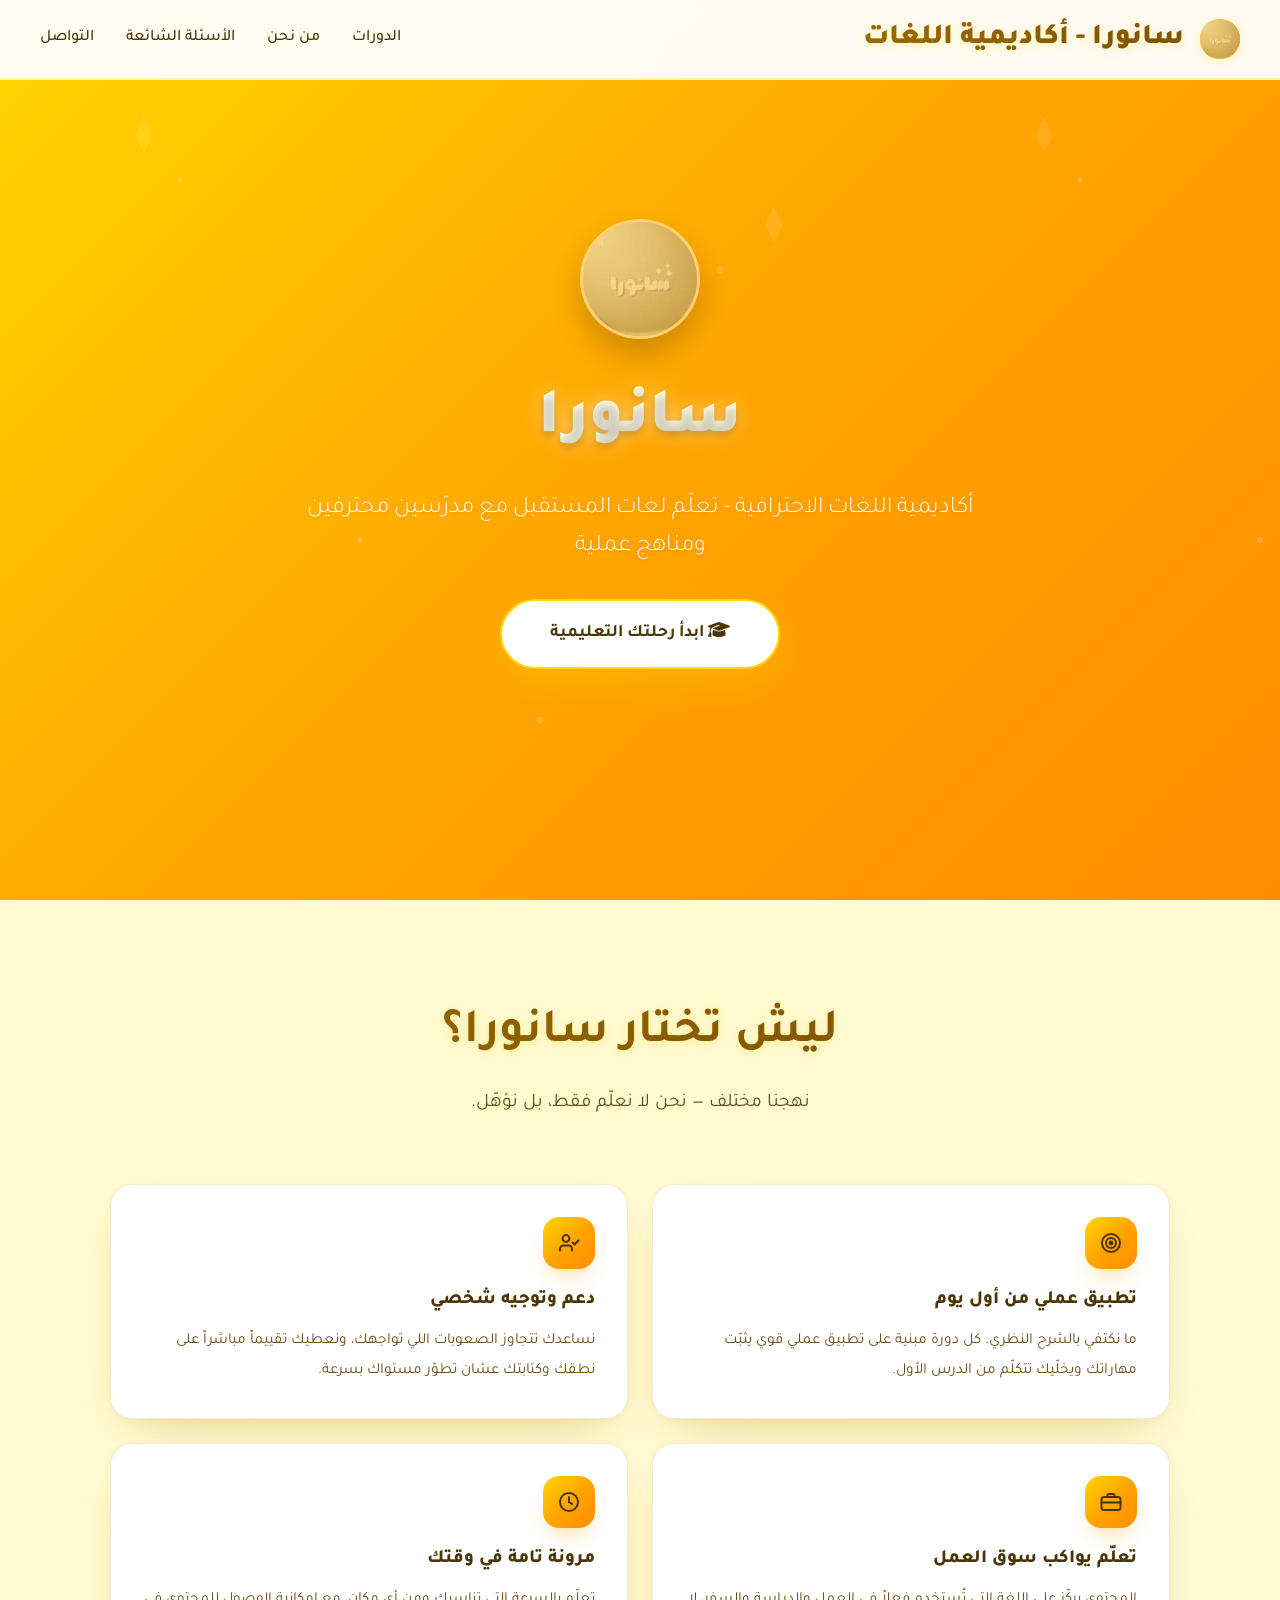
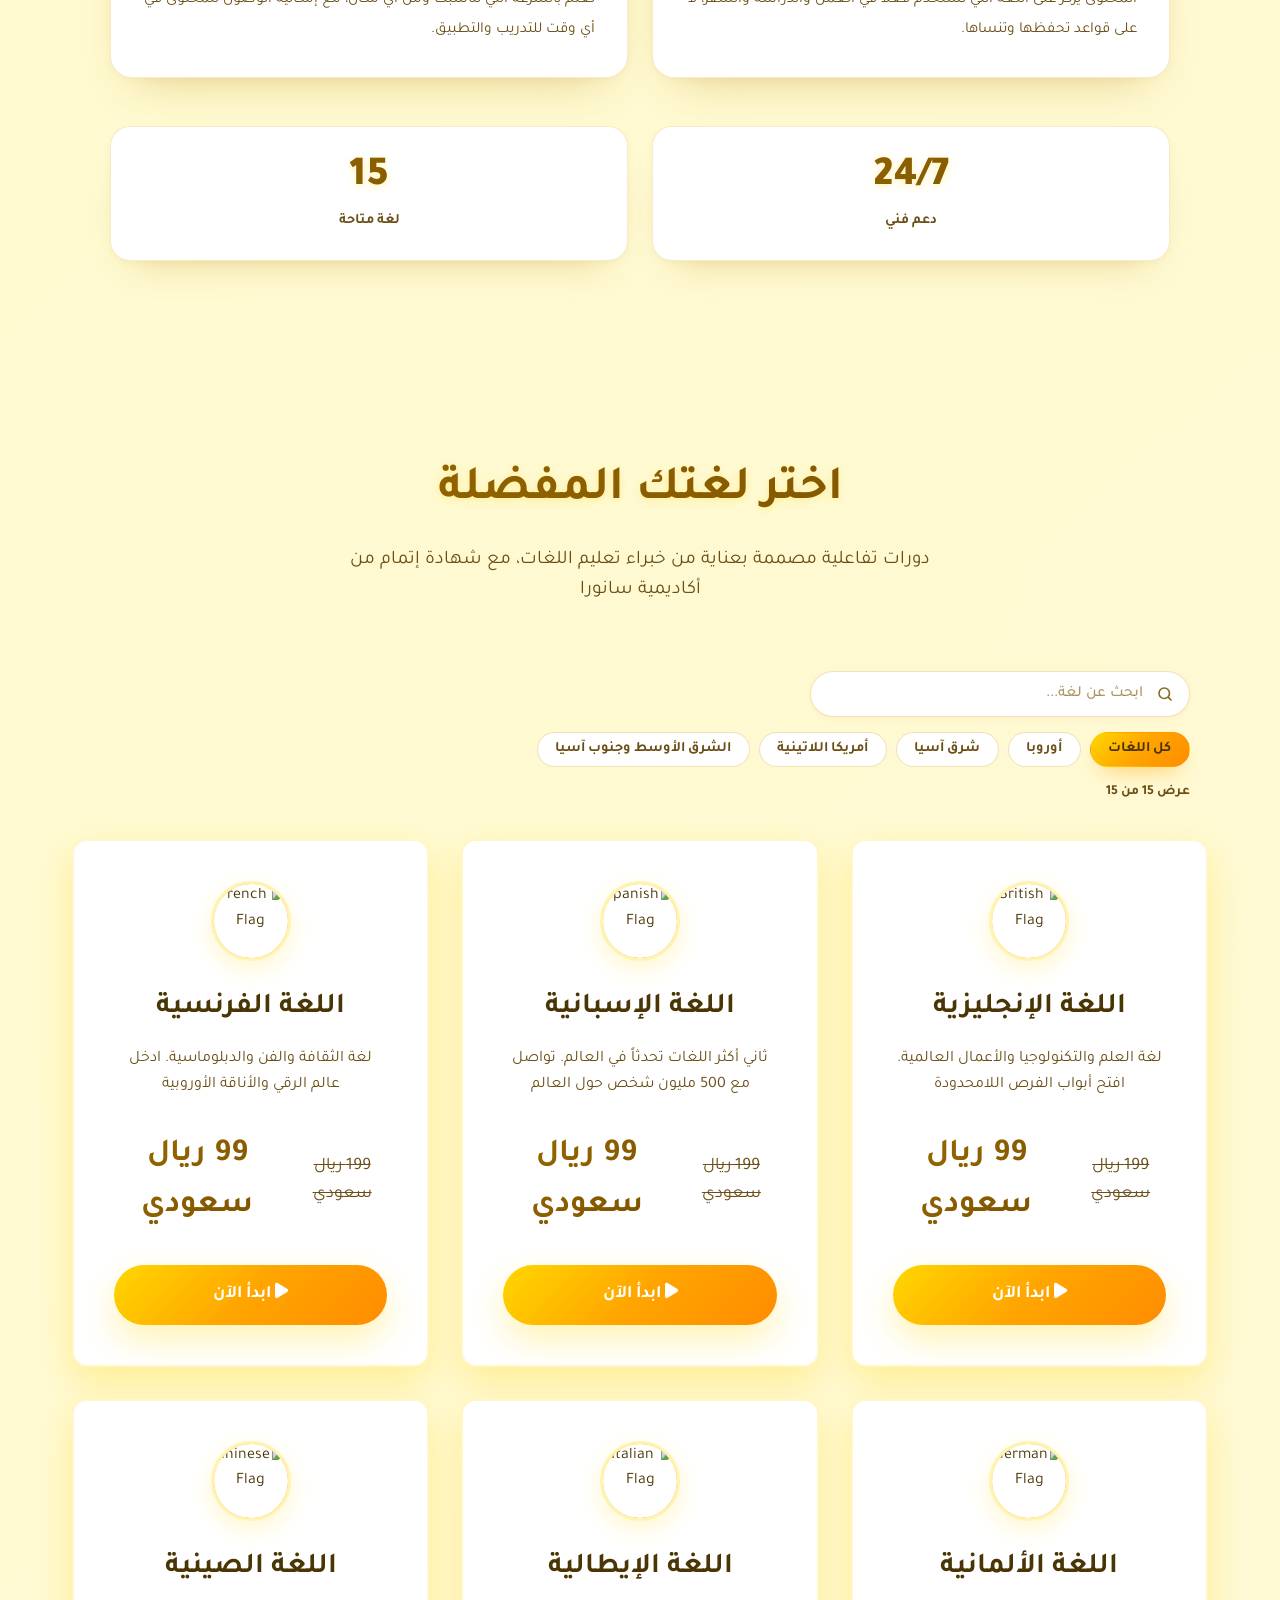
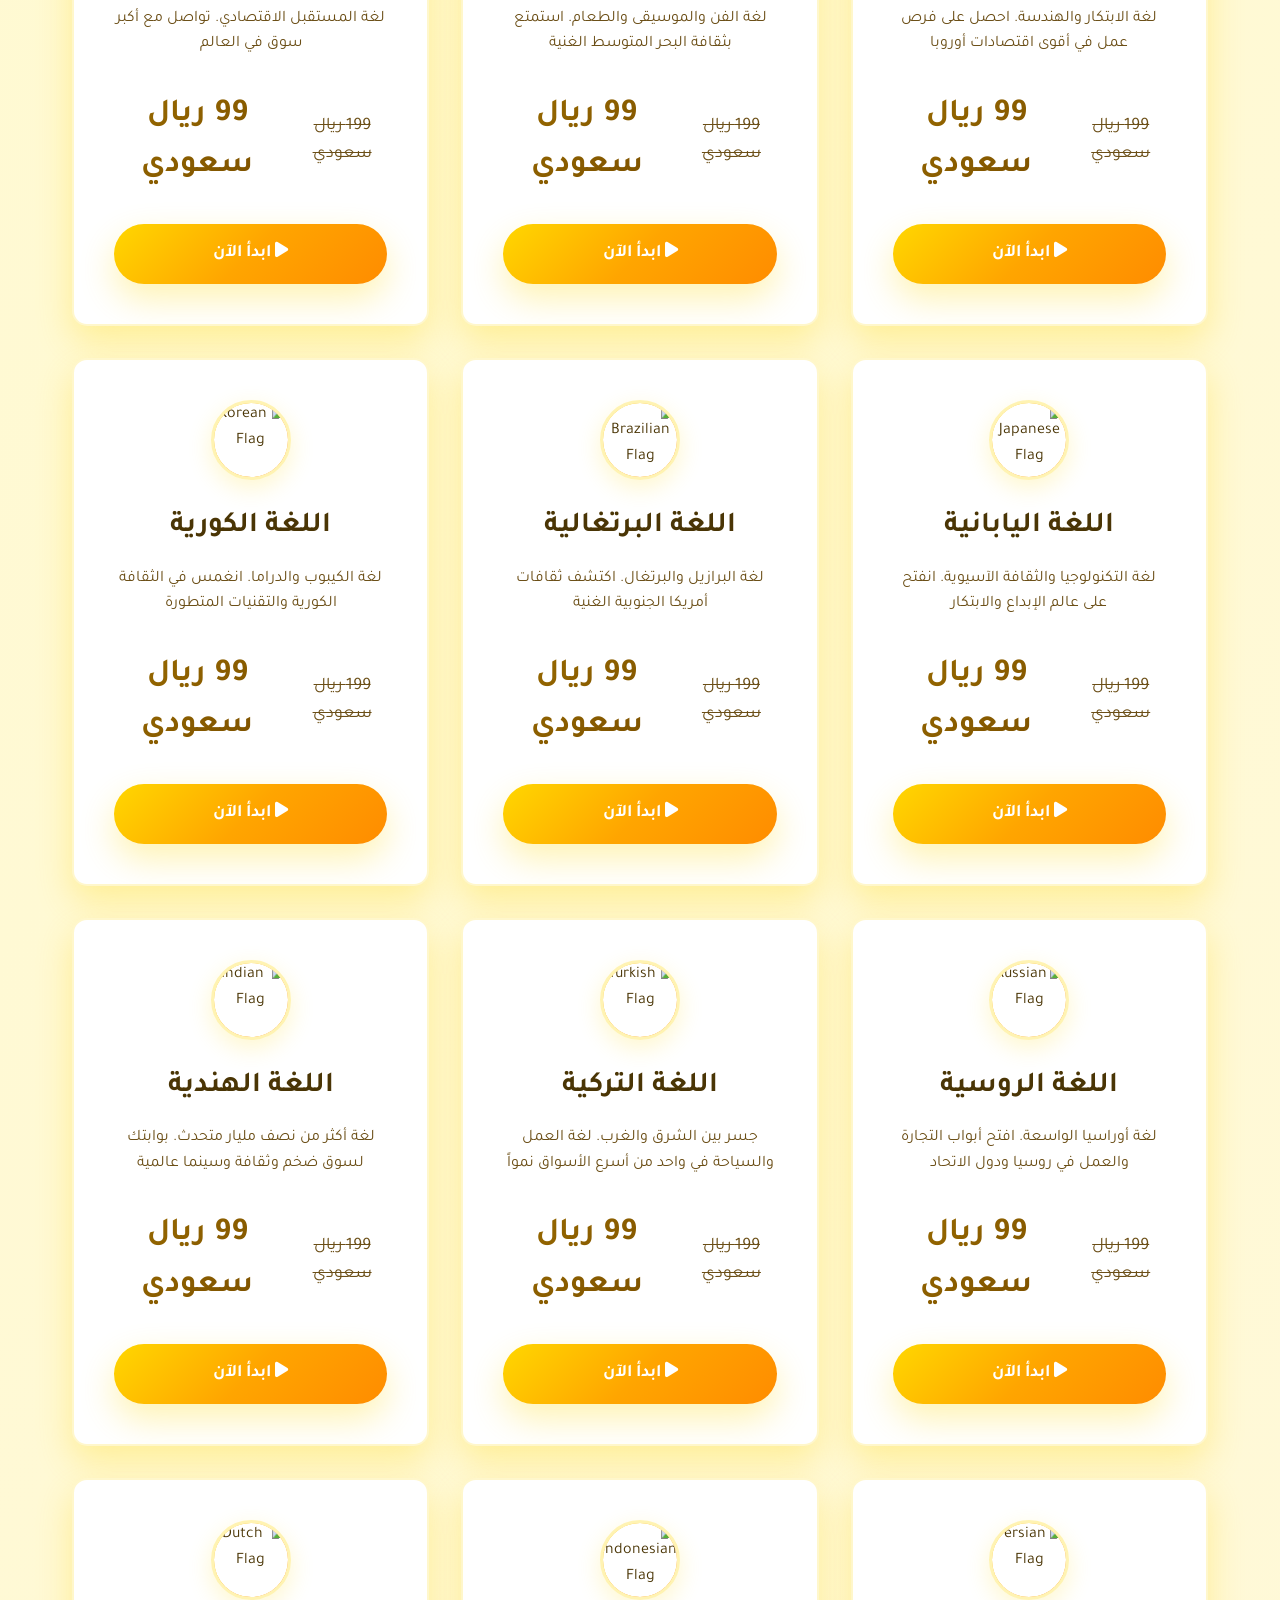
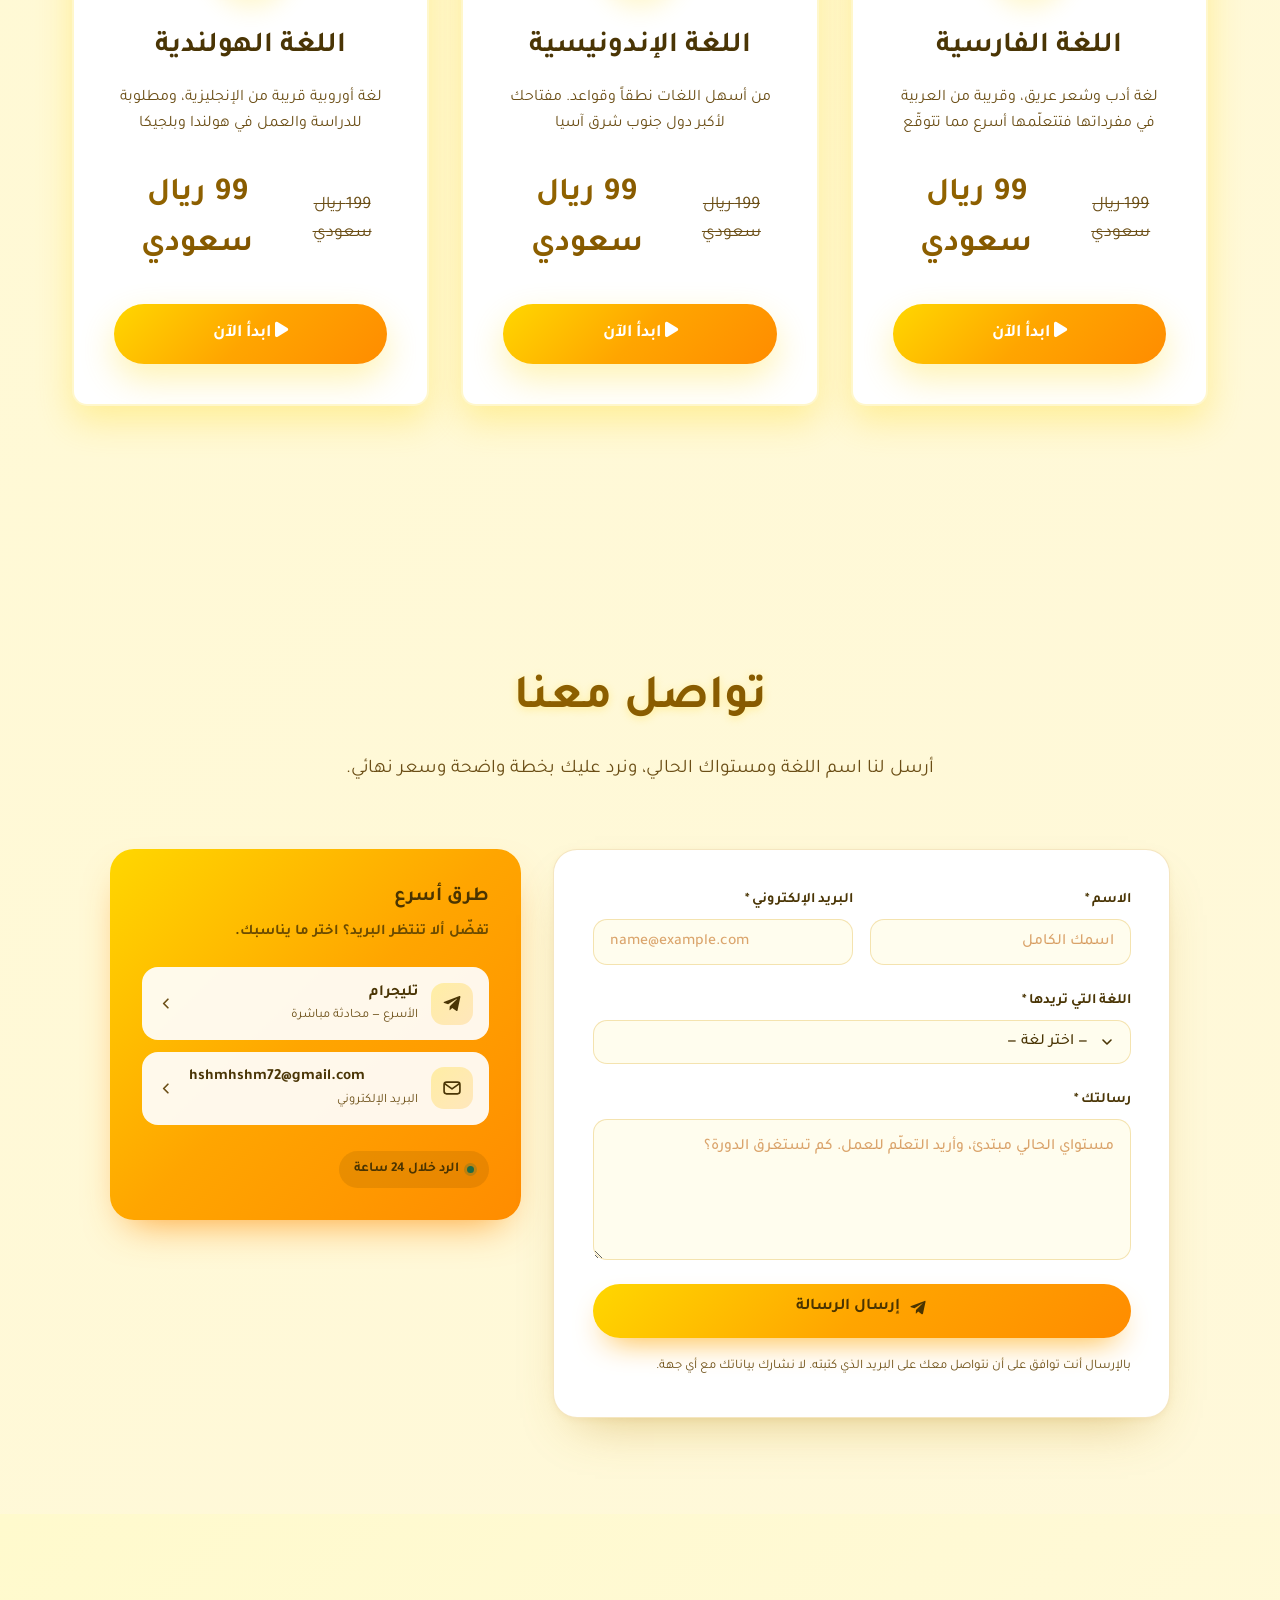
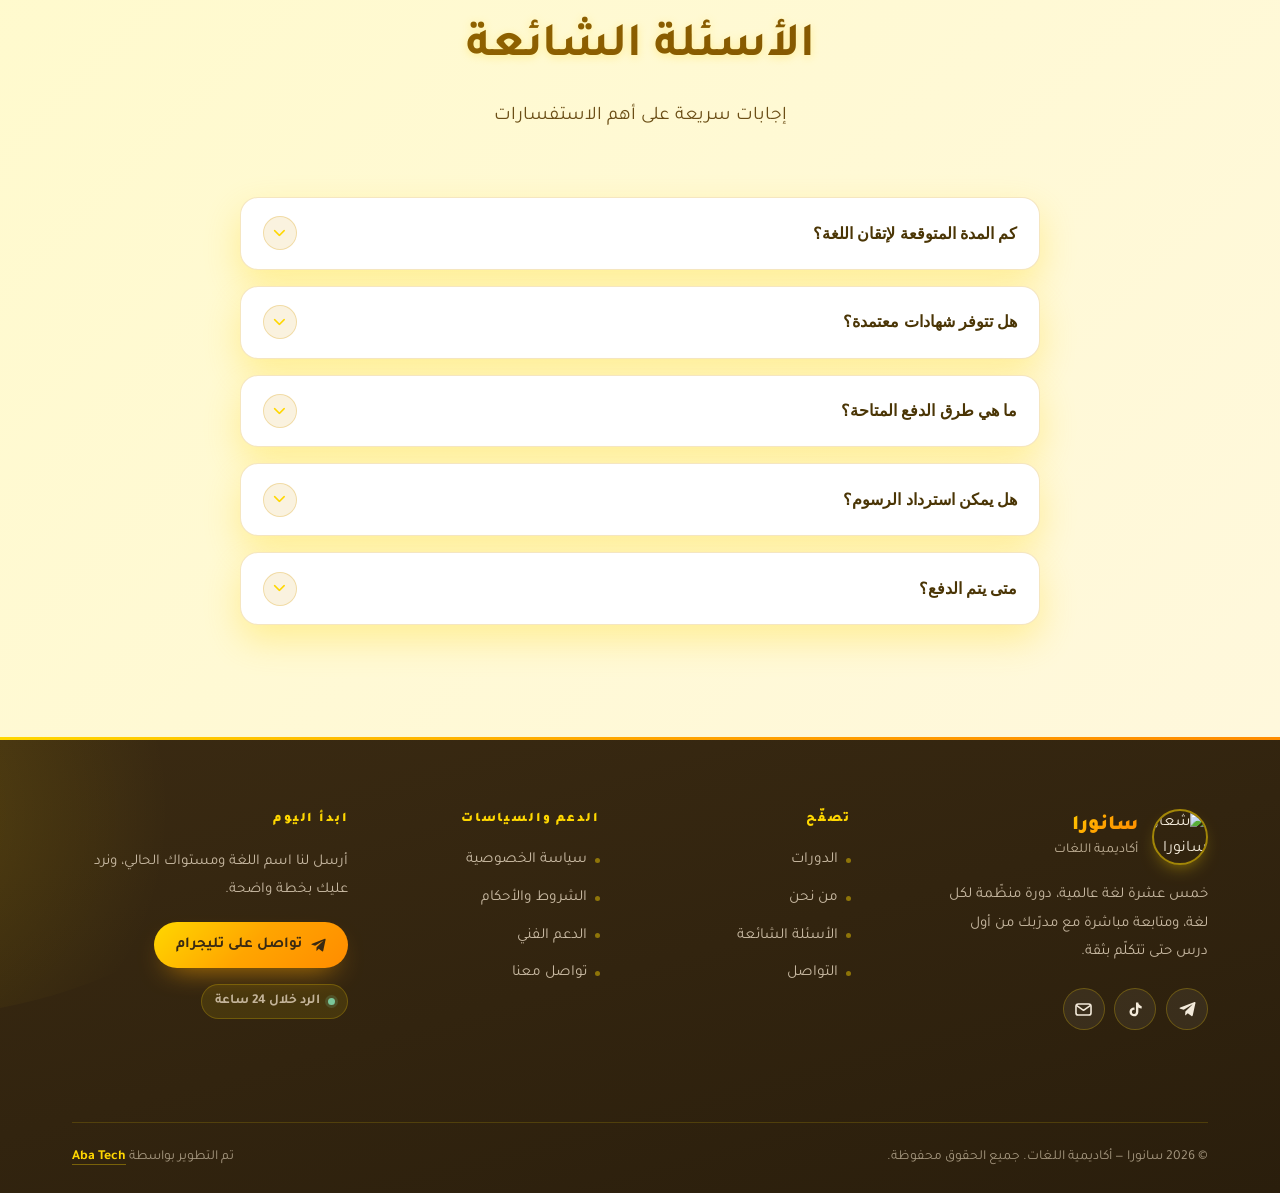
==== index.html @ 790d84e8 "Update course prices to 139 SAR with 299 SAR original price" ====
<!DOCTYPE html>
<html lang="ar" dir="rtl">
<head>
<meta charset="UTF-8">
<meta name="viewport" content="width=device-width, initial-scale=1.0">
    <meta name="description" content="سانورا - أكاديمية اللغات الاحترافية: دورات مباشرة في الإنجليزية والإسبانية والفرنسية والألمانية والإيطالية والصينية واليابانية والبرتغالية والكورية والروسية والتركية والهندية والفارسية والإندونيسية والهولندية، مع تسجيل مباشر عبر تيليجرام.">
    <meta name="theme-color" content="#0f172a">
    <link rel="canonical" href="https://ada888777.github.io/Sanoora/">

  <!-- أيقونة الموقع: التبويب · المفضلة · نتائج جوجل · شاشة الجوال -->
  <link rel="icon" href="/favicon.ico" sizes="any">
  <link rel="icon" type="image/png" sizes="16x16" href="/favicon-16x16.png">
  <link rel="icon" type="image/png" sizes="32x32" href="/favicon-32x32.png">
  <link rel="icon" type="image/png" sizes="48x48" href="/favicon-48x48.png">
  <link rel="icon" type="image/png" sizes="96x96" href="/favicon-96x96.png">
  <link rel="icon" type="image/png" sizes="192x192" href="/favicon-192x192.png">
  <link rel="apple-touch-icon" sizes="180x180" href="/apple-touch-icon.png">
  <link rel="manifest" href="/site.webmanifest">
    <meta property="og:type" content="website">
    <meta property="og:site_name" content="سانورا">
    <meta property="og:locale" content="ar_AR">
    <meta property="og:title" content="سانورا - أكاديمية اللغات الاحترافية">
    <meta property="og:description" content="تعلّم خمس عشرة لغة مع مدرّسين محترفين. اختر لغتك وسجّل مباشرة عبر تيليجرام.">
    <meta property="og:url" content="https://ada888777.github.io/Sanoora/">
    <meta property="og:image" content="https://ada888777.github.io/Sanoora/attached_assets/photo_2025-12-24_00-07-34_1766524500767.jpg">
    <meta name="twitter:card" content="summary_large_image">
    <meta name="twitter:title" content="سانورا - أكاديمية اللغات الاحترافية">
    <meta name="twitter:description" content="تعلّم خمس عشرة لغة مع مدرّسين محترفين. اختر لغتك وسجّل مباشرة عبر تيليجرام.">
    <meta name="twitter:image" content="https://ada888777.github.io/Sanoora/attached_assets/photo_2025-12-24_00-07-34_1766524500767.jpg">
<title>سانورا - أكاديمية اللغات الاحترافية</title>
<link rel="preconnect" href="https://fonts.googleapis.com">
<link rel="preconnect" href="https://fonts.gstatic.com" crossorigin>
<link href="https://fonts.googleapis.com/css2?family=Tajawal:wght@300;400;500;700;900&display=swap" rel="stylesheet">
<link href="https://cdnjs.cloudflare.com/ajax/libs/font-awesome/6.4.0/css/all.min.css" rel="stylesheet">
<style>
  html { background: #2A1E0C; }

  :root {
    --primary-gradient: linear-gradient(135deg, #FFD700 0%, #FFA500 50%, #FF8C00 100%);
    --secondary-gradient: linear-gradient(135deg, #FFE55C 0%, #FFD700 50%, #DAA520 100%);
    --tertiary-gradient: linear-gradient(135deg, #FFFF99 0%, #FFE135 50%, #FFC107 100%);
    --dark-gradient: linear-gradient(135deg, #B8860B 0%, #DAA520 100%);
    --light-bg: linear-gradient(135deg, #FFFACD 0%, #FFF8DC 100%);
    --white: #ffffff;
    --text-dark: #4A3505;
    --text-light: #6B4E16;
    --success: #7A4F00;
    --shadow: 0 15px 35px rgba(255, 215, 0, 0.3);
    --hover-shadow: 0 20px 40px rgba(255, 215, 0, 0.4);
    --border-radius: 15px;
  }

  * {
    margin: 0;
    padding: 0;
    box-sizing: border-box;
  }

  body {
    font-family: 'Tajawal', sans-serif;
    line-height: 1.6;
    color: var(--text-dark);
    background: var(--light-bg);
    overflow-x: hidden;
  }

  /* Header Styles */
  .hero-section {
    background: var(--primary-gradient);
    min-height: 100vh;
    position: relative;
    display: flex;
    align-items: center;
    justify-content: center;
    color: white;
    text-align: center;
    overflow: hidden;
  }

  .hero-section::before {
    content: '';
    position: absolute;
    top: 0;
    left: 0;
    right: 0;
    bottom: 0;
    background: url('data:image/svg+xml,<svg xmlns="http://www.w3.org/2000/svg" viewBox="0 0 1000 1000"><circle cx="200" cy="200" r="3" fill="white" opacity="0.2"/><circle cx="800" cy="300" r="4" fill="white" opacity="0.15"/><circle cx="400" cy="600" r="3" fill="white" opacity="0.2"/><circle cx="600" cy="800" r="4" fill="white" opacity="0.15"/><polygon points="150,150 160,130 170,150 160,170" fill="white" opacity="0.1"/><polygon points="850,250 860,230 870,250 860,270" fill="white" opacity="0.1"/></svg>');
    animation: float 20s ease-in-out infinite;
  }

  @keyframes float {
    0%, 100% { transform: translateY(0px) rotate(0deg); }
    50% { transform: translateY(-20px) rotate(180deg); }
  }

  .hero-content {
    position: relative;
    z-index: 2;
    max-width: 800px;
    padding: 2rem;
  }

  .hero-logo {
    width: 120px;
    height: 120px;
    margin: 0 auto 2rem;
    border-radius: 50%;
    background: rgba(255, 255, 255, 0.2);
    backdrop-filter: blur(10px);
    display: flex;
    align-items: center;
    justify-content: center;
    font-size: 3rem;
    font-weight: 900;
    color: white;
    border: 3px solid rgba(255, 255, 255, 0.3);
    box-shadow: 0 15px 30px rgba(0, 0, 0, 0.2);
  }

  .hero-title {
    font-size: 4rem;
    font-weight: 900;
    margin-bottom: 1rem;
    background: linear-gradient(45deg, #fff, #FFFACD);
    -webkit-background-clip: text;
    -webkit-text-fill-color: transparent;
    text-shadow: 0 4px 8px rgba(0,0,0,0.2);
    filter: drop-shadow(0 0 10px rgba(255, 255, 255, 0.5));
  }

  .hero-subtitle {
    font-size: 1.5rem;
    margin-bottom: 2rem;
    font-weight: 300;
    opacity: 0.95;
    text-shadow: 0 2px 4px rgba(0,0,0,0.1);
  }

  .cta-button {
    display: inline-block;
    padding: 1.2rem 3rem;
    background: var(--white);
    color: var(--text-dark);
    text-decoration: none;
    border-radius: 50px;
    font-weight: 700;
    font-size: 1.1rem;
    transition: all 0.3s ease;
    box-shadow: var(--shadow);
    position: relative;
    overflow: hidden;
    border: 2px solid #FFD700;
  }

  .cta-button::before {
    content: '';
    position: absolute;
    top: 0;
    left: -100%;
    width: 100%;
    height: 100%;
    background: var(--secondary-gradient);
    transition: all 0.3s ease;
    z-index: -1;
  }

  .cta-button:hover::before {
    left: 0;
  }

  .cta-button:hover {
    color: white;
    transform: translateY(-3px);
    box-shadow: var(--hover-shadow);
    border-color: #FFA500;
  }

  /* Navigation */
  .navbar {
    position: fixed;
    top: 0;
    left: 0;
    right: 0;
    background: rgba(255, 248, 220, 0.95);
    backdrop-filter: blur(15px);
    padding: 1rem 2rem;
    z-index: 1000;
    transition: all 0.3s ease;
    border-bottom: 2px solid rgba(255, 215, 0, 0.3);
    box-shadow: 0 2px 20px rgba(255, 215, 0, 0.1);
  }

  .nav-content {
    max-width: 1200px;
    margin: 0 auto;
    display: flex;
    justify-content: space-between;
    align-items: center;
  }

  .logo {
    font-size: 1.8rem;
    font-weight: 900;
    background: var(--primary-gradient);
    -webkit-background-clip: text;
    -webkit-text-fill-color: transparent;
    filter: drop-shadow(0 2px 4px rgba(255, 215, 0, 0.3));
    display: flex;
    align-items: center;
    gap: 1rem;
  }

  .logo-icon {
    width: 40px;
    height: 40px;
    border-radius: 50%;
    background: var(--primary-gradient);
    display: flex;
    align-items: center;
    justify-content: center;
    color: white;
    font-weight: bold;
  }

  .nav-links {
    display: flex;
    list-style: none;
    gap: 2rem;
  }

  .nav-links a {
    text-decoration: none;
    color: var(--text-dark);
    font-weight: 500;
    transition: color 0.3s ease;
    position: relative;
  }

  .nav-links a::after {
    content: '';
    position: absolute;
    width: 0;
    height: 2px;
    bottom: -5px;
    left: 0;
    background: var(--primary-gradient);
    transition: width 0.3s ease;
  }

  .nav-links a:hover::after {
    width: 100%;
  }

  /* Main Content */
  .container {
    max-width: 1200px;
    margin: 0 auto;
    padding: 0 2rem;
  }

  .section {
    padding: 6rem 0;
  }

  .section-title {
    text-align: center;
    font-size: 3rem;
    font-weight: 700;
    margin-bottom: 1rem;
    background: var(--primary-gradient);
    -webkit-background-clip: text;
    -webkit-text-fill-color: transparent;
    filter: drop-shadow(0 2px 4px rgba(255, 215, 0, 0.3));
  }

  .section-subtitle {
    text-align: center;
    font-size: 1.2rem;
    color: var(--text-light);
    margin-bottom: 4rem;
    max-width: 600px;
    margin-left: auto;
    margin-right: auto;
  }

  

  /* Language Cards */
  .courses-grid {
    display: grid;
    grid-template-columns: repeat(auto-fit, minmax(350px, 1fr));
    gap: 2rem;
    margin-bottom: 4rem;
  }

  .language-card {
    background: var(--white);
    border-radius: var(--border-radius);
    padding: 2.5rem;
    text-align: center;
    transition: all 0.3s ease;
    box-shadow: var(--shadow);
    position: relative;
    overflow: hidden;
    border: 2px solid rgba(255, 215, 0, 0.2);
  }

  .language-card::before {
    content: '';
    position: absolute;
    top: 0;
    left: -100%;
    width: 100%;
    height: 4px;
    background: var(--primary-gradient);
    transition: all 0.3s ease;
  }

  .language-card:hover::before {
    left: 0;
  }

  .language-card:hover {
    transform: translateY(-10px);
    box-shadow: var(--hover-shadow);
    border-color: rgba(255, 215, 0, 0.5);
  }

  .card-flag {
    width: 80px;
    height: 80px;
    border-radius: 50%;
    margin: 0 auto 1.5rem;
    display: flex;
    align-items: center;
    justify-content: center;
    overflow: hidden;
    border: 3px solid rgba(255, 215, 0, 0.3);
    box-shadow: 0 8px 25px rgba(255, 215, 0, 0.2);
    position: relative;
  }

  .card-flag::before {
    content: '';
    position: absolute;
    top: -3px;
    left: -3px;
    right: -3px;
    bottom: -3px;
    border-radius: 50%;
    padding: 3px;
    background: var(--primary-gradient);
    -webkit-mask: linear-gradient(#fff 0 0) content-box, linear-gradient(#fff 0 0);
    -webkit-mask-composite: exclude;
    mask: linear-gradient(#fff 0 0) content-box, linear-gradient(#fff 0 0);
    mask-composite: exclude;
    animation: rotateBorder 3s linear infinite;
  }

  @keyframes rotateBorder {
    0% { transform: rotate(0deg); }
    100% { transform: rotate(360deg); }
  }

  .card-flag img {
    width: 100%;
    height: 100%;
    object-fit: cover;
    border-radius: 50%;
  }

  .card-title {
    font-size: 1.8rem;
    font-weight: 700;
    margin-bottom: 1rem;
    color: var(--text-dark);
  }

  .card-description {
    color: var(--text-light);
    margin-bottom: 2rem;
    line-height: 1.6;
  }

  .card-price {
    display: flex;
    justify-content: center;
    align-items: center;
    gap: 1rem;
    margin-bottom: 2rem;
  }

  .old-price {
    text-decoration: line-through;
    color: var(--text-light);
    font-size: 1.1rem;
  }

  .new-price {
    font-size: 2rem;
    font-weight: 700;
    background: var(--primary-gradient);
    -webkit-background-clip: text;
    -webkit-text-fill-color: transparent;
  }

  .enroll-btn {
    width: 100%;
    padding: 1rem 2rem;
    border: none;
    border-radius: 50px;
    font-weight: 600;
    text-decoration: none;
    display: block;
    text-align: center;
    font-size: 1.1rem;
    cursor: pointer;
    transition: all 0.3s ease;
    color: white;
    position: relative;
    overflow: hidden;
    background: var(--primary-gradient);
    box-shadow: var(--shadow);
  }

  .enroll-btn::before {
    content: '';
    position: absolute;
    top: 0;
    left: -100%;
    width: 100%;
    height: 100%;
    background: var(--secondary-gradient);
    transition: all 0.3s ease;
    z-index: -1;
  }

  .enroll-btn:hover::before {
    left: 0;
  }

  .enroll-btn:hover {
    transform: translateY(-2px);
    box-shadow: var(--hover-shadow);
  }

  /* Stats Section */
  .stats-section {
    background: var(--white);
    padding: 4rem 0;
    border-top: 2px solid rgba(255, 215, 0, 0.2);
    border-bottom: 2px solid rgba(255, 215, 0, 0.2);
  }

  .stats-grid {
    display: grid;
    grid-template-columns: repeat(auto-fit, minmax(200px, 1fr));
    gap: 2rem;
    text-align: center;
  }

  .stat-item {
    padding: 2rem;
    border-radius: var(--border-radius);
    background: linear-gradient(135deg, rgba(255, 215, 0, 0.1) 0%, rgba(255, 248, 220, 0.5) 100%);
    transition: transform 0.3s ease;
  }

  .stat-item:hover {
    transform: translateY(-5px);
  }

  .stat-number {
    font-size: 3rem;
    font-weight: 900;
    background: var(--primary-gradient);
    -webkit-background-clip: text;
    -webkit-text-fill-color: transparent;
    display: block;
    margin-bottom: 0.5rem;
    filter: drop-shadow(0 2px 4px rgba(255, 215, 0, 0.3));
  }

  .stat-label {
    color: var(--text-light);
    font-weight: 500;
  }

  /* FAQ Section */
  .faq-section {
    background: var(--light-bg);
  }

  .faq-container {
    max-width: 800px;
    margin: 0 auto;
  }

  .faq-item {
    background: var(--white);
    margin-bottom: 1rem;
    border-radius: var(--border-radius);
    box-shadow: var(--shadow);
    overflow: hidden;
    border: 2px solid rgba(255, 215, 0, 0.2);
  }

  .faq-question {
    width: 100%;
    padding: 1.5rem;
    border: none;
    background: transparent;
    text-align: right;
    font-size: 1.1rem;
    font-weight: 600;
    cursor: pointer;
    display: flex;
    justify-content: space-between;
    align-items: center;
    transition: all 0.3s ease;
    color: var(--text-dark);
  }

  .faq-question:hover {
    background: rgba(255, 215, 0, 0.1);
  }

  .faq-answer {
    padding: 0 1.5rem;
    max-height: 0;
    overflow: hidden;
    transition: all 0.3s ease;
    background: rgba(255, 248, 220, 0.3);
    color: var(--text-light);
  }

  .faq-answer.active {
    padding: 1.5rem;
    max-height: 200px;
  }

  .faq-icon {
    transition: transform 0.3s ease;
    color: #FFD700;
  }

  .faq-item.active .faq-icon {
    transform: rotate(180deg);
  }

  /* Email link hover effect */
  .email-link:hover {
    transform: translateY(-2px);
    box-shadow: var(--hover-shadow) !important;
  }

  /* Modal Styles */
  .modal {
    display: none;
    position: fixed;
    top: 0;
    left: 0;
    width: 100%;
    height: 100%;
    background: rgba(184, 134, 11, 0.8);
    z-index: 10000;
    align-items: center;
    justify-content: center;
    backdrop-filter: blur(8px);
  }

  .modal-content {
    background: var(--white);
    padding: 3rem;
    border-radius: var(--border-radius);
    max-width: 600px;
    width: 90%;
    position: relative;
    text-align: right;
    box-shadow: var(--hover-shadow);
    animation: slideIn 0.3s ease;
    border: 2px solid rgba(255, 215, 0, 0.3);
  }

  @keyframes slideIn {
    from { opacity: 0; transform: translateY(-50px); }
    to { opacity: 1; transform: translateY(0); }
  }

  .close-btn {
    position: absolute;
    top: 1rem;
    left: 1rem;
    background: none;
    border: none;
    font-size: 2rem;
    cursor: pointer;
    color: var(--text-light);
    transition: color 0.3s ease;
  }

  .close-btn:hover {
    color: var(--text-dark);
  }

  .modal-title {
    font-size: 2rem;
    font-weight: 700;
    margin-bottom: 1rem;
    background: var(--primary-gradient);
    -webkit-background-clip: text;
    -webkit-text-fill-color: transparent;
  }

  .modal-description {
    color: var(--text-light);
    line-height: 1.6;
    margin-bottom: 1.5rem;
  }

  .modal-features {
    list-style: none;
    margin-bottom: 2rem;
  }

  .modal-features li {
    padding: 0.5rem 0;
    display: flex;
    align-items: center;
    justify-content: flex-end;
    gap: 0.5rem;
  }

  .modal-features i {
    color: #FFD700;
  }

  /* Footer */
  .footer {
    background: var(--dark-gradient);
    color: white;
    text-align: center;
    padding: 3rem 0;
  }

  .footer-content {
    max-width: 1200px;
    margin: 0 auto;
    padding: 0 2rem;
  }

  .footer-links {
    display: flex;
    justify-content: center;
    gap: 2rem;
    margin-bottom: 2rem;
    flex-wrap: wrap;
  }

  .footer-links a {
    color: rgba(255, 255, 255, 0.9);
    text-decoration: none;
    transition: color 0.3s ease;
  }

  .footer-links a:hover {
    color: #FFD700;
  }

  /* Responsive Design */
  @media (max-width: 768px) {
    .hero-title {
      font-size: 2.5rem;
    }

    .hero-subtitle {
      font-size: 1.2rem;
    }

    .navbar {
      padding: 1rem;
    }

    .nav-links {
      display: none;
    }

    .section-title {
      font-size: 2rem;
    }

    .courses-grid {
      grid-template-columns: 1fr;
      gap: 1.5rem;
    }

    .stats-grid {
      grid-template-columns: repeat(2, 1fr);
    }

    .modal-content {
      padding: 2rem;
      margin: 1rem;
    }

    
  }

  @media (max-width: 480px) {
    .hero-title {
      font-size: 2rem;
    }

    .stat-number {
      font-size: 2rem;
    }

    .stats-grid {
      grid-template-columns: 1fr;
    }
  }

        /* =====================================================
           ١) لوحة المستند — يمنع ظهور شريط أبيض عند التمرير الزائد
           ===================================================== */
        html {
            background: #2A1E0C;
        }

        /* =====================================================
           ٢) الفوتر — شبكة أربعة أعمدة
           ===================================================== */
        .footer {
            position: relative;
            isolation: isolate;
            overflow: hidden;
            padding: 0;
            text-align: start;
            background: linear-gradient(165deg, #3A2A12 0%, #2A1E0C 100%);
            color: #F3EADA;
        }

        .footer::before {
            content: '';
            position: absolute;
            top: 0;
            left: 0;
            right: 0;
            height: 3px;
            background: var(--primary-gradient);
            z-index: 3;
        }

        .footer-glow {
            position: absolute;
            top: -35%;
            left: 50%;
            transform: translateX(-50%);
            width: min(900px, 92%);
            height: 420px;
            background: radial-gradient(ellipse at center, rgba(255, 215, 0, .13) 0%, rgba(255, 215, 0, 0) 70%);
            pointer-events: none;
            z-index: 0;
        }

        .footer-inner {
            position: relative;
            z-index: 1;
            max-width: 1200px;
            margin: 0 auto;
            padding: clamp(3rem, 6vw, 4.5rem) clamp(1.25rem, 4vw, 2.5rem) 0;
        }

        .footer-grid {
            display: grid;
            grid-template-columns: 1.5fr 1fr 1fr 1.3fr;
            gap: clamp(1.75rem, 3vw, 3rem);
            align-items: start;
        }

        /* --- عمود الهوية --- */
        .footer-brand-top {
            display: flex;
            align-items: center;
            gap: .85rem;
            margin-bottom: 1rem;
        }

        .footer-logo {
            width: 56px;
            height: 56px;
            border-radius: 50%;
            object-fit: cover;
            border: 2px solid rgba(255, 215, 0, .45);
            box-shadow: 0 6px 18px rgba(0, 0, 0, .35);
        }

        .footer-brand-name {
            display: flex;
            flex-direction: column;
            line-height: 1.4;
        }

        .footer-brand-title {
            font-size: 1.35rem;
            font-weight: 900;
            color: #FFD700;
        }

        .footer-brand-sub {
            font-size: .82rem;
            color: #C9BAA3;
        }

        .footer-brand-desc {
            margin: 0 0 1.35rem;
            max-width: 36ch;
            font-size: .93rem;
            line-height: 1.9;
            color: #C9BAA3;
        }

        .footer-social {
            display: flex;
            gap: .6rem;
            margin: 0;
            padding: 0;
            list-style: none;
        }

        .footer-social-link {
            display: inline-flex;
            align-items: center;
            justify-content: center;
            width: 42px;
            height: 42px;
            border-radius: 50%;
            color: #F3EADA;
            background: rgba(255, 255, 255, .04);
            border: 1px solid rgba(255, 215, 0, .25);
            text-decoration: none;
            transition: transform .25s ease, background .25s ease, color .25s ease, border-color .25s ease;
        }

        .footer-social-link svg {
            width: 19px;
            height: 19px;
        }

        .footer-social-link:hover,
        .footer-social-link:focus-visible {
            transform: translateY(-3px);
            background: var(--primary-gradient);
            border-color: transparent;
            color: #3A2A12;
        }

        /* --- أعمدة الروابط --- */
        .footer-col-title {
            margin: 0 0 1.1rem;
            font-size: .82rem;
            font-weight: 900;
            letter-spacing: .14em;
            color: #FFD700;
        }

        .footer-col-list {
            display: flex;
            flex-direction: column;
            gap: .7rem;
            margin: 0;
            padding: 0;
            list-style: none;
        }

        .footer-col-list a {
            display: inline-flex;
            align-items: center;
            gap: .5rem;
            font-size: .93rem;
            color: #C9BAA3;
            text-decoration: none;
            transition: color .2s ease, transform .2s ease;
        }

        .footer-col-list a svg {
            width: 15px;
            height: 15px;
            flex: 0 0 auto;
            opacity: .8;
        }

        .footer-col-list a:hover,
        .footer-col-list a:focus-visible {
            color: #FFD700;
            transform: translateX(-4px);
        }

        .footer-col-list a:hover svg,
        .footer-col-list a:focus-visible svg {
            opacity: 1;
        }

        /* --- نداء الفعل --- */
        .footer-cta-text {
            margin: 0 0 1.15rem;
            font-size: .93rem;
            line-height: 1.9;
            color: #C9BAA3;
        }

        .footer-cta-btn {
            display: inline-flex;
            align-items: center;
            justify-content: center;
            gap: .5rem;
            height: 46px;
            padding: 0 1.4rem;
            border-radius: 100px;
            font-size: .95rem;
            font-weight: 800;
            color: #3A2A12;
            text-decoration: none;
            background: var(--primary-gradient);
            box-shadow: 0 8px 22px rgba(255, 165, 0, .28);
            transition: transform .25s ease, box-shadow .25s ease;
        }

        .footer-cta-btn svg {
            width: 18px;
            height: 18px;
        }

        .footer-cta-btn:hover,
        .footer-cta-btn:focus-visible {
            transform: translateY(-2px);
            box-shadow: 0 12px 28px rgba(255, 165, 0, .38);
        }

        .footer-badge {
            display: inline-flex;
            align-items: center;
            gap: .4rem;
            margin-top: .9rem;
            padding: .35rem .8rem;
            border-radius: 100px;
            font-size: .78rem;
            font-weight: 700;
            color: #F3EADA;
            background: rgba(255, 215, 0, .10);
            border: 1px solid rgba(255, 215, 0, .22);
        }

        .footer-badge svg {
            width: 14px;
            height: 14px;
            color: #FFD700;
        }

        /* --- الشريط السفلي --- */
        .footer-bottom {
            display: flex;
            flex-wrap: wrap;
            align-items: center;
            justify-content: space-between;
            gap: .6rem;
            margin-top: clamp(2.25rem, 4vw, 3rem);
            padding: 1.25rem 0 1.5rem;
            border-top: 1px solid rgba(255, 215, 0, .16);
        }

        .footer-bottom p {
            margin: 0;
            font-size: .84rem;
            color: #C9BAA3;
        }

        .footer-dev a {
            color: #FFD700;
            font-weight: 700;
            text-decoration: none;
        }

        .footer-dev a:hover,
        .footer-dev a:focus-visible {
            text-decoration: underline;
        }

        @media (max-width: 900px) {
            .footer-grid {
                grid-template-columns: repeat(2, minmax(0, 1fr));
            }

            .footer-brand {
                grid-column: 1 / -1;
            }
        }

        @media (max-width: 560px) {
            .footer-grid {
                grid-template-columns: 1fr;
            }

            .footer-bottom {
                justify-content: center;
                text-align: center;
            }
        }

        /* =====================================================
           ٣) الأسئلة الشائعة — ارتفاع تلقائي بلا حد أعلى
           ===================================================== */
        .faq-item {
            position: relative;
            border: 1px solid rgba(218, 165, 32, .28);
            border-radius: 18px;
            overflow: hidden;
            transition: transform .3s ease, border-color .3s ease, box-shadow .3s ease, background .3s ease;
        }

        .faq-item::before {
            content: '';
            position: absolute;
            top: 0;
            bottom: 0;
            inset-inline-start: 0;
            width: 3px;
            background: var(--primary-gradient);
            transform: scaleY(.4);
            opacity: 0;
            transition: transform .35s cubic-bezier(.22, .68, .32, 1), opacity .35s ease;
        }

        .faq-item:hover {
            transform: translateY(-2px);
            border-color: rgba(218, 165, 32, .55);
            box-shadow: 0 10px 26px rgba(218, 165, 32, .14);
        }

        .faq-item.active {
            border-color: rgba(218, 165, 32, .70);
            background: rgba(255, 215, 0, .10);
        }

        .faq-item.active::before {
            transform: scaleY(1);
            opacity: 1;
        }

        .faq-question {
            display: flex;
            align-items: center;
            gap: .85rem;
            width: 100%;
            padding: 1.15rem 1.35rem;
            font-size: 1rem;
            font-weight: 700;
            line-height: 1.6;
            text-align: start;
            background: transparent;
            border: none;
            cursor: pointer;
        }

        .faq-question:hover {
            background: rgba(255, 215, 0, .06);
        }

        .faq-icon {
            display: inline-flex;
            align-items: center;
            justify-content: center;
            flex: 0 0 34px;
            width: 34px;
            height: 34px;
            margin-inline-start: auto;
            border-radius: 50%;
            font-size: .8rem;
            background: rgba(218, 165, 32, .14);
            border: 1px solid rgba(218, 165, 32, .3);
            transition: transform .35s cubic-bezier(.22, .68, .32, 1), background .3s ease, color .3s ease, border-color .3s ease;
        }

        .faq-item.active .faq-icon {
            transform: rotate(180deg);
            background: var(--primary-gradient);
            border-color: transparent;
            color: #4A3400;
        }

        .faq-answer {
            display: grid;
            grid-template-rows: 0fr;
            max-height: none;
            padding: 0;
            transition: grid-template-rows .35s cubic-bezier(.22, .68, .32, 1);
        }

        .faq-answer.active {
            grid-template-rows: 1fr;
            max-height: none;
            padding: 0;
        }

        .faq-answer-inner {
            overflow: hidden;
            min-height: 0;
        }

        .faq-answer-text {
            margin: 0 1.35rem 1.25rem;
            padding-top: 1rem;
            border-top: 1px dashed rgba(218, 165, 32, .4);
            font-size: .95rem;
            line-height: 1.95;
        }


        /* ===== تحسين التباين اللوني (Contrast fix) ===== */
        .logo,
        .section-title,
        .stat-number,
        .new-price {
            background: linear-gradient(135deg, #9A6B00 0%, #7A4F00 100%);
            -webkit-background-clip: text;
            background-clip: text;
            -webkit-text-fill-color: transparent;
        }

        .section-subtitle,
        .old-price,
        .faq-answer-text,
        .stat-label {
            color: #6B4E16;
        }


  /* ═══ قسم التواصل — نموذج حقيقي + لوحة قنوات ═══ */
  .sec-intro { text-align: center; margin-bottom: clamp(2rem, 4vw, 3rem); }

  .contact-grid {
    display: grid;
    grid-template-columns: 1.35fr 0.9fr;
    gap: clamp(1.25rem, 2.5vw, 2rem);
    align-items: start;
    max-width: 1060px;
    margin: 0 auto;
  }

  .contact-form-card {
    position: relative;
    background: var(--white);
    border: 1px solid rgba(218, 165, 32, 0.28);
    border-radius: 24px;
    padding: clamp(1.5rem, 3vw, 2.4rem);
    box-shadow: 0 2px 6px rgba(184, 134, 11, 0.07),
                0 24px 50px -24px rgba(184, 134, 11, 0.45);
  }

  .contact-form { display: grid; gap: 1.1rem; }
  .contact-form[hidden], .form-success[hidden] { display: none !important; }

  .hp {
    position: absolute;
    width: 1px; height: 1px;
    padding: 0; margin: -1px;
    overflow: hidden;
    clip-path: inset(50%);
    white-space: nowrap;
    border: 0;
  }

  .field-row { display: grid; grid-template-columns: 1fr 1fr; gap: 1.1rem; }
  .field { display: grid; gap: 0.45rem; }
  .field label { font-size: 0.9rem; font-weight: 700; color: var(--text-dark); }
  .field label span { color: var(--orange); }

  .field input,
  .field textarea,
  .field select {
    width: 100%;
    font-family: inherit;
    font-size: 0.98rem;
    font-weight: 500;
    color: var(--text-dark);
    background: rgba(255, 250, 205, 0.35);
    border: 1.5px solid rgba(218, 165, 32, 0.3);
    border-radius: 14px;
    padding: 0.8rem 1rem;
    transition: border-color 0.25s ease, box-shadow 0.25s ease, background 0.25s ease;
  }

  .field textarea { resize: vertical; min-height: 110px; line-height: 1.8; }
  .field input::placeholder,
  .field textarea::placeholder { color: rgba(205, 133, 63, 0.75); }

  .field input:hover,
  .field textarea:hover,
  .field select:hover { border-color: rgba(218, 165, 32, 0.55); }

  .field input:focus,
  .field textarea:focus,
  .field select:focus {
    outline: none;
    background: var(--white);
    border-color: var(--amber);
    box-shadow: 0 0 0 4px rgba(255, 215, 0, 0.22);
  }

  /* حالة الخطأ */
  .field.invalid input,
  .field.invalid textarea,
  .field.invalid select {
    border-color: #C0392B;
    background: rgba(192, 57, 43, 0.05);
  }
  .field.invalid input:focus,
  .field.invalid textarea:focus,
  .field.invalid select:focus { box-shadow: 0 0 0 4px rgba(192, 57, 43, 0.16); }

  .field-error {
    font-size: 0.82rem; font-weight: 600; color: #C0392B;
    min-height: 0; opacity: 0; transform: translateY(-4px);
    transition: opacity 0.2s ease, transform 0.2s ease;
  }
  .field.invalid .field-error { opacity: 1; transform: none; }

  /* القائمة المنسدلة */
  .select-wrap { position: relative; display: block; }
  .select-wrap select { appearance: none; -webkit-appearance: none; padding-inline-start: 2.6rem; cursor: pointer; }
  .select-wrap svg {
    position: absolute; inset-inline-start: 1rem; top: 50%;
    width: 16px; height: 16px; margin-top: -8px;
    color: var(--text-dark); pointer-events: none;
  }

  /* زر الإرسال */
  .send-btn {
    position: relative;
    width: 100%;
    min-height: 54px;
    border: none;
    border-radius: 100px;
    background: var(--primary-gradient);
    color: #4A3400;
    font-family: inherit;
    font-size: 1.02rem;
    font-weight: 700;
    cursor: pointer;
    overflow: hidden;
    box-shadow: 0 14px 32px -14px rgba(255, 165, 0, 0.95);
    transition: transform 0.25s ease, box-shadow 0.3s ease, opacity 0.25s ease;
  }
  .send-btn:hover:not(:disabled) {
    transform: translateY(-2px);
    box-shadow: 0 20px 42px -14px rgba(255, 140, 0, 1);
  }
  .send-btn:disabled { cursor: not-allowed; opacity: 0.75; transform: none; }

  .send-label { display: inline-flex; align-items: center; justify-content: center; gap: 0.6rem; }
  .send-label svg { width: 18px; height: 18px; }

  .send-spinner {
    position: absolute; inset: 0; margin: auto;
    width: 22px; height: 22px;
    border: 2.5px solid rgba(74, 52, 0, 0.25);
    border-top-color: #4A3400;
    border-radius: 50%;
    display: none;
    animation: cf-spin 0.7s linear infinite;
  }
  @keyframes cf-spin { to { transform: rotate(360deg); } }
  .send-btn.sending .send-label { visibility: hidden; }
  .send-btn.sending .send-spinner { display: block; }

  .form-note { font-size: 0.82rem; color: var(--text-light); line-height: 1.7; margin: 0; }
  .form-status { margin: 0; font-size: 0.9rem; font-weight: 600; color: #C0392B; }
  .form-status:empty { display: none; }

  /* شاشة النجاح */
  .form-success { text-align: center; padding: 1.5rem 0.5rem; }
  .success-mark {
    width: 68px; height: 68px; margin: 0 auto 1.15rem;
    border-radius: 50%;
    display: grid; place-items: center;
    background: var(--primary-gradient);
    color: #4A3400;
    box-shadow: 0 14px 30px -12px rgba(255, 165, 0, 0.9);
    animation: cf-pop 0.45s cubic-bezier(.22,.9,.35,1.2);
  }
  @keyframes cf-pop { from { transform: scale(.7); opacity: 0; } }
  .success-mark svg { width: 30px; height: 30px; }
  .form-success h3 { font-size: 1.4rem; color: var(--text-dark); margin: 0 0 0.6rem; }
  .form-success p { font-size: 0.97rem; color: var(--text-light); line-height: 1.85; max-width: 40ch; margin: 0 auto 1.4rem; }

  .success-actions { display: flex; flex-wrap: wrap; gap: 0.7rem; justify-content: center; }
  .sbtn {
    display: inline-flex; align-items: center; justify-content: center;
    min-height: 46px; padding: 0 1.4rem; border-radius: 100px;
    font-family: inherit; font-size: 0.95rem; font-weight: 700;
    text-decoration: none; cursor: pointer; border: 1.5px solid transparent;
    transition: transform 0.25s ease, box-shadow 0.25s ease, border-color 0.25s ease;
  }
  .sbtn-gold { background: var(--primary-gradient); color: #4A3400; box-shadow: 0 12px 26px -14px rgba(255,165,0,.9); }
  .sbtn-plain { background: transparent; color: var(--text-dark); border-color: rgba(218,165,32,.45); }
  .sbtn:hover { transform: translateY(-2px); }
  .sbtn-plain:hover { border-color: var(--amber); }

  /* لوحة القنوات */
  .contact-aside {
    background: var(--primary-gradient);
    border-radius: 24px;
    padding: clamp(1.5rem, 3vw, 2rem);
    box-shadow: 0 18px 40px -18px rgba(255, 140, 0, 0.85);
  }
  .contact-aside h3 { font-size: 1.25rem; color: #4A3400; margin: 0 0 0.4rem; }
  .aside-lead { font-size: 0.92rem; color: #6B4B00; font-weight: 600; line-height: 1.75; margin: 0 0 1.35rem; }

  .channel {
    display: flex; align-items: center; gap: 0.85rem;
    background: rgba(255, 255, 255, 0.92);
    border-radius: 16px;
    padding: 0.85rem 1rem;
    margin-bottom: 0.7rem;
    text-decoration: none;
    transition: transform 0.25s ease, box-shadow 0.25s ease, background 0.25s ease;
  }
  .channel:hover {
    transform: translateY(-2px);
    background: #fff;
    box-shadow: 0 12px 26px -14px rgba(120, 80, 0, 0.75);
  }
  .channel-ico {
    width: 42px; height: 42px; flex: none;
    border-radius: 13px; display: grid; place-items: center;
    background: linear-gradient(135deg, rgba(255,215,0,.3), rgba(255,165,0,.2));
    color: var(--text-dark);
  }
  .channel-ico svg { width: 20px; height: 20px; }
  .channel-text { display: grid; gap: 1px; min-width: 0; flex: 1; }
  .channel-text b { font-size: 0.97rem; color: var(--text-dark); overflow: hidden; text-overflow: ellipsis; }
  .channel-text span { font-size: 0.8rem; color: var(--text-light); }
  .channel-arrow { width: 17px; height: 17px; flex: none; color: var(--text-light); transition: transform 0.25s ease; }
  .channel:hover .channel-arrow { transform: translateX(-3px); }

  .aside-badge {
    display: inline-flex; align-items: center; gap: 0.5rem;
    margin-top: 0.9rem; padding: 0.5rem 0.95rem;
    border-radius: 100px;
    background: rgba(74, 52, 0, 0.12);
    color: #4A3400; font-size: 0.85rem; font-weight: 700;
  }
  .aside-badge i {
    width: 7px; height: 7px; border-radius: 50%;
    background: #1F6A45; box-shadow: 0 0 0 3px rgba(31, 106, 69, 0.22);
  }

  @media (max-width: 860px) {
    .contact-grid { grid-template-columns: 1fr; }
  }
  @media (max-width: 520px) {
    .field-row { grid-template-columns: 1fr; }
  }

  
  /* ═══ الفوتر — بنية أربعة أعمدة + شريط سفلي ═══ */
  .footer {
    position: relative;
    isolation: isolate;
    overflow: hidden;
    background: linear-gradient(165deg, #3A2A12 0%, #2A1E0C 100%);
    color: #F3EADA;
    padding: clamp(3rem, 6vw, 4.5rem) 0 0;
  }

  /* الحافة الذهبية العلوية */
  .footer::before {
    content: "";
    position: absolute;
    inset-inline: 0;
    top: 0;
    height: 3px;
    background: var(--primary-gradient);
  }

  /* توهج ذهبي خافت */
  .footer-glow {
    position: absolute;
    z-index: -1;
    top: -30%;
    inset-inline-end: -10%;
    width: 60%;
    aspect-ratio: 1;
    border-radius: 50%;
    background: radial-gradient(circle, rgba(255, 215, 0, 0.16), transparent 68%);
    pointer-events: none;
  }

  .footer-inner {
    max-width: 1200px;
    margin: 0 auto;
    padding: 0 2rem;
  }

  .footer-grid {
    display: grid;
    grid-template-columns: 1.5fr 1fr 1fr 1.3fr;
    gap: clamp(1.75rem, 3vw, 3rem);
    padding-bottom: 2.75rem;
  }

  /* العمود الأول */
  .footer-id { display: flex; align-items: center; gap: 0.85rem; margin-bottom: 1rem; }
  .footer-logo {
    width: 56px; height: 56px; flex: none;
    border-radius: 50%;
    object-fit: cover;
    border: 2px solid rgba(255, 215, 0, 0.55);
    box-shadow: 0 8px 20px -10px rgba(255, 215, 0, 0.7);
  }
  .footer-name {
    display: block;
    font-size: 1.3rem; font-weight: 900; line-height: 1.3;
    background: var(--primary-gradient);
    -webkit-background-clip: text; background-clip: text; color: transparent;
  }
  .footer-role { display: block; font-size: 0.85rem; color: #C4B49A; }

  .footer-about {
    font-size: 0.94rem; line-height: 1.9; color: #C9BAA3;
    max-width: 34ch; margin-bottom: 1.35rem;
  }

  .footer-social { display: flex; gap: 0.6rem; }
  .footer-social a {
    width: 42px; height: 42px;
    display: grid; place-items: center;
    border-radius: 50%;
    background: rgba(255, 255, 255, 0.06);
    border: 1px solid rgba(255, 215, 0, 0.25);
    color: #F3EADA;
    transition: transform 0.28s ease, background 0.28s ease, border-color 0.28s ease, color 0.28s ease;
  }
  .footer-social a svg { width: 19px; height: 19px; }
  .footer-social a:hover {
    transform: translateY(-3px);
    background: var(--primary-gradient);
    border-color: transparent;
    color: #3A2A12;
  }

  /* الأعمدة النصية */
  .footer-heading {
    font-size: 0.82rem;
    font-weight: 900;
    letter-spacing: 0.14em;
    color: #FFD700;
    margin: 0 0 1.15rem;
  }
  .footer-col ul { list-style: none; padding: 0; margin: 0; display: grid; gap: 0.7rem; }
  .footer-col a {
    color: #C9BAA3;
    text-decoration: none;
    font-size: 0.96rem;
    display: inline-flex;
    align-items: center;
    gap: 0.5rem;
    transition: color 0.25s ease, transform 0.25s ease;
  }
  .footer-col a::before {
    content: "";
    width: 5px; height: 5px; border-radius: 50%;
    background: rgba(255, 215, 0, 0.45);
    transition: background 0.25s ease, transform 0.25s ease;
  }
  .footer-col a:hover { color: #FFD700; transform: translateX(-4px); }
  .footer-col a:hover::before { background: #FFD700; transform: scale(1.5); }

  /* عمود نداء الفعل */
  .footer-cta p {
    font-size: 0.94rem; line-height: 1.85; color: #C9BAA3; margin: 0 0 1.15rem;
  }
  .footer-btn {
    display: inline-flex; align-items: center; justify-content: center; gap: 0.55rem;
    min-height: 46px; padding: 0 1.35rem;
    border-radius: 100px;
    background: var(--primary-gradient);
    color: #3A2A12;
    font-weight: 700; font-size: 0.95rem; text-decoration: none;
    box-shadow: 0 12px 28px -14px rgba(255, 165, 0, 0.9);
    transition: transform 0.28s ease, box-shadow 0.28s ease;
  }
  .footer-btn svg { width: 17px; height: 17px; }
  .footer-col .footer-btn { color: #3A2A12; font-size: 0.95rem; }
  .footer-col .footer-btn::before { content: none; display: none; }
  .footer-btn:hover {
    transform: translateY(-3px);
    box-shadow: 0 18px 38px -14px rgba(255, 165, 0, 1);
  }
  .footer-badge {
    display: inline-flex; align-items: center; gap: 0.5rem;
    margin-top: 1rem;
    font-size: 0.85rem; color: #C4B49A;
  }
  .footer-badge i {
    width: 7px; height: 7px; border-radius: 50%;
    background: #7BC79A;
    box-shadow: 0 0 0 3px rgba(123, 199, 154, 0.18);
  }

  /* الشريط السفلي */
  .footer-bottom {
    display: flex; flex-wrap: wrap; gap: 0.6rem 1.5rem;
    align-items: center; justify-content: space-between;
    padding: 1.4rem 0 1.6rem;
    border-top: 1px solid rgba(255, 215, 0, 0.16);
  }
  .footer-bottom p { margin: 0; font-size: 0.86rem; color: #A5977F; }
  .footer-bottom a {
    color: #FFD700; text-decoration: none; font-weight: 700;
    border-bottom: 1px solid rgba(255, 215, 0, 0.35);
  }
  .footer-bottom a:hover { border-bottom-color: #FFD700; }

  @media (max-width: 900px) {
    .footer-grid { grid-template-columns: 1fr 1fr; }
    .footer-brand { grid-column: 1 / -1; }
  }
  @media (max-width: 560px) {
    .footer-grid { grid-template-columns: 1fr; gap: 2rem; }
    .footer-bottom { flex-direction: column; align-items: flex-start; }
    .footer-inner { padding: 0 1.25rem; }
  }

  
  /* ═══ قسم من نحن — ليش تختار سانورا ═══ */
  .about-grid {
    display: grid;
    grid-template-columns: 1fr 1fr;
    gap: clamp(1rem, 2vw, 1.5rem);
    max-width: 1060px;
    margin: 0 auto;
  }

  .about-card {
    background: var(--white);
    border: 1px solid rgba(218, 165, 32, 0.22);
    border-radius: 22px;
    padding: clamp(1.4rem, 2.5vw, 2rem);
    box-shadow: 0 2px 6px rgba(184, 134, 11, 0.06),
                0 22px 45px -26px rgba(184, 134, 11, 0.45);
    transition: transform 0.3s ease, box-shadow 0.3s ease, border-color 0.3s ease;
  }
  .about-card:hover {
    transform: translateY(-4px);
    border-color: rgba(218, 165, 32, 0.5);
    box-shadow: 0 2px 6px rgba(184, 134, 11, 0.08),
                0 30px 58px -24px rgba(184, 134, 11, 0.55);
  }

  .about-ico {
    width: 52px; height: 52px;
    display: grid; place-items: center;
    border-radius: 16px;
    background: var(--primary-gradient);
    color: #4A3400;
    box-shadow: 0 12px 26px -14px rgba(255, 165, 0, 0.9);
    margin-bottom: 1.1rem;
  }
  .about-ico svg { width: 24px; height: 24px; }

  .about-card h3 {
    font-size: 1.18rem; font-weight: 800;
    color: var(--text-dark);
    margin: 0 0 0.6rem;
  }
  .about-card p {
    font-size: 0.96rem; line-height: 1.95;
    color: var(--text-light);
    margin: 0;
  }

  .about-stats {
    display: grid;
    grid-template-columns: repeat(2, 1fr);
    gap: clamp(1rem, 2vw, 1.5rem);
    max-width: 1060px;
    margin: clamp(2rem, 4vw, 3rem) auto 0;
  }
  .about-stat {
    background: var(--white);
    border: 1px solid rgba(218, 165, 32, 0.22);
    border-radius: 20px;
    padding: 1.7rem 1rem;
    text-align: center;
    box-shadow: 0 2px 6px rgba(184, 134, 11, 0.06),
                0 20px 40px -26px rgba(184, 134, 11, 0.45);
  }
  .about-stat .stat-number {
    display: block;
    font-size: clamp(2rem, 4vw, 2.6rem);
    font-weight: 900;
    line-height: 1.2;
    margin-bottom: 0.35rem;
  }
  .about-stat .stat-label {
    display: block;
    font-size: 0.9rem;
    font-weight: 600;
    color: #6B4E16;
  }

  @media (max-width: 860px) {
    .about-grid { grid-template-columns: 1fr; }
  }
  @media (max-width: 620px) {
    .about-stats { grid-template-columns: 1fr; }
  }

  
  /* ═══ فلتر الدورات — بحث + تصنيف حسب المنطقة ═══ */
  .courses-toolbar {
    max-width: 1100px;
    margin: 0 auto clamp(1.5rem, 3vw, 2.25rem);
    display: grid;
    gap: 0.9rem;
    justify-items: start;
  }

  .course-search {
    position: relative;
    width: min(380px, 100%);
  }
  .course-search svg {
    position: absolute;
    inset-inline-start: 1rem;
    top: 50%;
    width: 18px; height: 18px;
    margin-top: -9px;
    color: #8A6A1F;
    pointer-events: none;
  }
  .course-search input {
    width: 100%;
    font-family: inherit;
    font-size: 0.97rem;
    font-weight: 500;
    color: var(--text-dark);
    background: var(--white);
    border: 1.5px solid rgba(218, 165, 32, 0.32);
    border-radius: 100px;
    padding-block: 0.78rem;
    padding-inline: 2.9rem 1.1rem;
    box-shadow: 0 2px 6px rgba(184, 134, 11, 0.06);
    transition: border-color 0.25s ease, box-shadow 0.25s ease;
  }
  .course-search input::placeholder { color: rgba(138, 106, 31, 0.7); }
  .course-search input:focus {
    outline: none;
    border-color: var(--amber);
    box-shadow: 0 0 0 4px rgba(255, 215, 0, 0.22);
  }
  .course-search input::-webkit-search-cancel-button { cursor: pointer; }

  .course-chips {
    display: flex;
    flex-wrap: wrap;
    gap: 0.55rem;
    justify-content: flex-start;
    width: 100%;
  }
  .filter-chip {
    font-family: inherit;
    font-size: 0.9rem;
    font-weight: 700;
    color: #6B4E16;
    background: var(--white);
    border: 1.5px solid rgba(218, 165, 32, 0.32);
    border-radius: 100px;
    padding: 0.5rem 1.1rem;
    cursor: pointer;
    white-space: nowrap;
    transition: transform 0.22s ease, background 0.22s ease, color 0.22s ease, border-color 0.22s ease, box-shadow 0.22s ease;
  }
  .filter-chip:hover { transform: translateY(-2px); border-color: rgba(218, 165, 32, 0.7); }
  .filter-chip:focus-visible { outline: 3px solid rgba(255, 215, 0, 0.5); outline-offset: 2px; }
  .filter-chip.is-active {
    background: var(--primary-gradient);
    border-color: transparent;
    color: #4A3400;
    box-shadow: 0 10px 22px -12px rgba(255, 165, 0, 0.95);
  }

  .courses-count {
    width: 100%;
    margin: 0;
    font-size: 0.86rem;
    font-weight: 600;
    color: #6B4E16;
  }

  .courses-empty {
    max-width: 1100px;
    margin: 0 auto;
    padding: 2.5rem 1rem;
    text-align: center;
    font-size: 1rem;
    font-weight: 600;
    color: #6B4E16;
  }
  .courses-empty[hidden] { display: none; }

  @media (max-width: 560px) {
    .courses-toolbar { justify-items: stretch; }
    .course-chips { gap: 0.45rem; }
    .filter-chip { font-size: 0.84rem; padding: 0.45rem 0.9rem; }
  }

  </style>
</head>
<body>

<!-- Navigation -->
<nav class="navbar">
  <div class="nav-content">
    <div class="logo">
      <div class="logo-icon">
        <img src="attached_assets/photo_2025-12-24_00-07-34_1766524500767.jpg" alt="شعار سانورا" style="width: 100%; height: 100%; object-fit: contain; border-radius: 50%;" />
      </div>
      سانورا - أكاديمية اللغات
    </div>
    <ul class="nav-links">
      <li><a href="#courses">الدورات</a></li>
      <li><a href="#about">من نحن</a></li>
      <li><a href="#faq">الأسئلة الشائعة</a></li>
      <li><a href="#contact">التواصل</a></li>
    </ul>
  </div>
</nav>



<!-- Hero Section -->
<section class="hero-section">
  <div class="hero-content">
    <div class="hero-logo">
      <img src="attached_assets/photo_2025-12-24_00-07-34_1766524500767.jpg" alt="شعار سانورا" style="width: 100%; height: 100%; object-fit: contain; border-radius: 50%;" />
    </div>
    <h1 class="hero-title">سانورا</h1>
    <p class="hero-subtitle">أكاديمية اللغات الاحترافية - تعلّم لغات المستقبل مع مدرّسين محترفين ومناهج عملية</p>
    <a href="#courses" class="cta-button">
      <i aria-hidden="true" class="fas fa-graduation-cap"></i>
      ابدأ رحلتك التعليمية
    </a>
  </div>
</section>

<!-- Stats Section -->


<!-- Courses Section -->
<!-- من نحن -->
<section id="about" class="section about-section">
  <div class="container">
    <div class="sec-intro">
      <h2 class="section-title">ليش تختار سانورا؟</h2>
      <p class="section-subtitle">نهجنا مختلف — نحن لا نعلّم فقط، بل نؤهّل.</p>
    </div>

    <div class="about-grid">

      <article class="about-card">
        <span class="about-ico" aria-hidden="true">
          <svg viewBox="0 0 24 24" fill="none" stroke="currentColor" stroke-width="2" stroke-linecap="round" stroke-linejoin="round"><circle cx="12" cy="12" r="9"/><circle cx="12" cy="12" r="5"/><circle cx="12" cy="12" r="1.4" fill="currentColor"/></svg>
        </span>
        <h3>تطبيق عملي من أول يوم</h3>
        <p>ما نكتفي بالشرح النظري. كل دورة مبنية على تطبيق عملي قوي يثبّت مهاراتك ويخلّيك تتكلّم من الدرس الأول.</p>
      </article>

      <article class="about-card">
        <span class="about-ico" aria-hidden="true">
          <svg viewBox="0 0 24 24" fill="none" stroke="currentColor" stroke-width="2" stroke-linecap="round" stroke-linejoin="round"><path d="M15 19.5v-1.6a3.4 3.4 0 0 0-3.4-3.4H6.4A3.4 3.4 0 0 0 3 17.9v1.6"/><circle cx="9" cy="7.5" r="3.4"/><path d="m15.5 11.5 2 2 4-4"/></svg>
        </span>
        <h3>دعم وتوجيه شخصي</h3>
        <p>نساعدك تتجاوز الصعوبات اللي تواجهك، ونعطيك تقييماً مباشراً على نطقك وكتابتك عشان تطوّر مستواك بسرعة.</p>
      </article>

      <article class="about-card">
        <span class="about-ico" aria-hidden="true">
          <svg viewBox="0 0 24 24" fill="none" stroke="currentColor" stroke-width="2" stroke-linecap="round" stroke-linejoin="round"><rect x="2.5" y="7" width="19" height="13" rx="2.5"/><path d="M8.5 7V5.5A1.5 1.5 0 0 1 10 4h4a1.5 1.5 0 0 1 1.5 1.5V7"/><path d="M2.5 12.5h19"/></svg>
        </span>
        <h3>تعلّم يواكب سوق العمل</h3>
        <p>المحتوى يركّز على اللغة التي تُستخدم فعلاً في العمل والدراسة والسفر، لا على قواعد تحفظها وتنساها.</p>
      </article>

      <article class="about-card">
        <span class="about-ico" aria-hidden="true">
          <svg viewBox="0 0 24 24" fill="none" stroke="currentColor" stroke-width="2" stroke-linecap="round" stroke-linejoin="round"><circle cx="12" cy="12" r="9"/><path d="M12 7v5.2l3.2 2"/></svg>
        </span>
        <h3>مرونة تامة في وقتك</h3>
        <p>تعلّم بالسرعة التي تناسبك ومن أي مكان، مع إمكانية الوصول للمحتوى في أي وقت للتدريب والتطبيق.</p>
      </article>

    </div>

    <div class="about-stats">
      <div class="about-stat">
        <span class="stat-number">24/7</span>
        <span class="stat-label">دعم فني</span>
      </div>
      <div class="about-stat">
        <span class="stat-number">15</span>
        <span class="stat-label">لغة متاحة</span>
      </div>
    </div>
  </div>
</section>

<section id="courses" class="section">
  <div class="container">
    <h2 class="section-title">اختر لغتك المفضلة</h2>
    <p class="section-subtitle">دورات تفاعلية مصممة بعناية من خبراء تعليم اللغات، مع شهادة إتمام من أكاديمية سانورا</p>


    <div class="courses-toolbar">
      <div class="course-search">
        <svg viewBox="0 0 24 24" fill="none" stroke="currentColor" stroke-width="2.2" stroke-linecap="round" stroke-linejoin="round" aria-hidden="true"><circle cx="11" cy="11" r="7"/><path d="m20 20-3.2-3.2"/></svg>
        <input type="search" id="course-search" placeholder="ابحث عن لغة..." aria-label="ابحث عن لغة">
      </div>

      <div class="course-chips" role="group" aria-label="تصفية حسب المنطقة">
        <button type="button" class="filter-chip is-active" data-region="all" aria-pressed="true">كل اللغات</button>
        <button type="button" class="filter-chip" data-region="europe" aria-pressed="false">أوروبا</button>
        <button type="button" class="filter-chip" data-region="eastasia" aria-pressed="false">شرق آسيا</button>
        <button type="button" class="filter-chip" data-region="latam" aria-pressed="false">أمريكا اللاتينية</button>
        <button type="button" class="filter-chip" data-region="mena" aria-pressed="false">الشرق الأوسط وجنوب آسيا</button>
      </div>

      <p class="courses-count">عرض <span id="courses-shown">15</span> من <span id="courses-total">15</span></p>
    </div>

    <p class="courses-empty" id="courses-empty" hidden>ما لقينا لغة بهذا الاسم. جرّب كلمة ثانية أو اضغط «كل اللغات».</p>
    <div class="courses-grid">
      <!-- English -->
      <div id="english" class="language-card" data-region="europe" data-search="الإنجليزية english انجليزي انجلش">
        <div class="card-flag">
          <img src="https://flagcdn.com/w160/gb.png" alt="British Flag" />
        </div>
        <h3 class="card-title">اللغة الإنجليزية</h3>
        <p class="card-description">لغة العلم والتكنولوجيا والأعمال العالمية. افتح أبواب الفرص اللامحدودة</p>
        <div class="card-price">
          <span class="old-price currency-old">299 ريال</span>
          <span class="new-price currency-new">139 ريال</span>
        </div>
        <a class="enroll-btn" href="https://t.me/Ada778877?text=%D9%85%D8%B1%D8%AD%D8%A8%D8%A7%D9%8B%D8%8C%20%D8%A3%D8%B1%D9%8A%D8%AF%20%D8%A7%D9%84%D8%A7%D8%B4%D8%AA%D8%B1%D8%A7%D9%83%20%D9%81%D9%8A%20%D8%AF%D9%88%D8%B1%D8%A9%20%D8%A7%D9%84%D9%84%D8%BA%D8%A9%20%D8%A7%D9%84%D8%A5%D9%86%D8%AC%D9%84%D9%8A%D8%B2%D9%8A%D8%A9" target="_blank" rel="noopener noreferrer">
          <i aria-hidden="true" class="fas fa-play"></i>
          ابدأ الآن
        </a>
      </div>

      <!-- Spanish -->
      <div id="spanish" class="language-card" data-region="latam" data-search="الإسبانية spanish اسباني">
        <div class="card-flag">
          <img src="https://flagcdn.com/w160/es.png" alt="Spanish Flag" />
        </div>
        <h3 class="card-title">اللغة الإسبانية</h3>
        <p class="card-description">ثاني أكثر اللغات تحدثاً في العالم. تواصل مع 500 مليون شخص حول العالم</p>
        <div class="card-price">
          <span class="old-price currency-old">299 ريال</span>
          <span class="new-price currency-new">139 ريال</span>
        </div>
        <a class="enroll-btn" href="https://t.me/Ada778877?text=%D9%85%D8%B1%D8%AD%D8%A8%D8%A7%D9%8B%D8%8C%20%D8%A3%D8%B1%D9%8A%D8%AF%20%D8%A7%D9%84%D8%A7%D8%B4%D8%AA%D8%B1%D8%A7%D9%83%20%D9%81%D9%8A%20%D8%AF%D9%88%D8%B1%D8%A9%20%D8%A7%D9%84%D9%84%D8%BA%D8%A9%20%D8%A7%D9%84%D8%A5%D8%B3%D8%A8%D8%A7%D9%86%D9%8A%D8%A9" target="_blank" rel="noopener noreferrer">
          <i aria-hidden="true" class="fas fa-play"></i>
          ابدأ الآن
        </a>
      </div>

      <!-- French -->
      <div id="french" class="language-card" data-region="europe" data-search="الفرنسية french فرنسي">
        <div class="card-flag">
          <img src="https://flagcdn.com/w160/fr.png" alt="French Flag" />
        </div>
        <h3 class="card-title">اللغة الفرنسية</h3>
        <p class="card-description">لغة الثقافة والفن والدبلوماسية. ادخل عالم الرقي والأناقة الأوروبية</p>
        <div class="card-price">
          <span class="old-price currency-old">299 ريال</span>
          <span class="new-price currency-new">139 ريال</span>
        </div>
        <a class="enroll-btn" href="https://t.me/Ada778877?text=%D9%85%D8%B1%D8%AD%D8%A8%D8%A7%D9%8B%D8%8C%20%D8%A3%D8%B1%D9%8A%D8%AF%20%D8%A7%D9%84%D8%A7%D8%B4%D8%AA%D8%B1%D8%A7%D9%83%20%D9%81%D9%8A%20%D8%AF%D9%88%D8%B1%D8%A9%20%D8%A7%D9%84%D9%84%D8%BA%D8%A9%20%D8%A7%D9%84%D9%81%D8%B1%D9%86%D8%B3%D9%8A%D8%A9" target="_blank" rel="noopener noreferrer">
          <i aria-hidden="true" class="fas fa-play"></i>
          ابدأ الآن
        </a>
      </div>

      <!-- German -->
      <div id="german" class="language-card" data-region="europe" data-search="الألمانية german الماني">
        <div class="card-flag">
          <img src="https://flagcdn.com/w160/de.png" alt="German Flag" />
        </div>
        <h3 class="card-title">اللغة الألمانية</h3>
        <p class="card-description">لغة الابتكار والهندسة. احصل على فرص عمل في أقوى اقتصادات أوروبا</p>
        <div class="card-price">
          <span class="old-price currency-old">299 ريال</span>
          <span class="new-price currency-new">139 ريال</span>
        </div>
        <a class="enroll-btn" href="https://t.me/Ada778877?text=%D9%85%D8%B1%D8%AD%D8%A8%D8%A7%D9%8B%D8%8C%20%D8%A3%D8%B1%D9%8A%D8%AF%20%D8%A7%D9%84%D8%A7%D8%B4%D8%AA%D8%B1%D8%A7%D9%83%20%D9%81%D9%8A%20%D8%AF%D9%88%D8%B1%D8%A9%20%D8%A7%D9%84%D9%84%D8%BA%D8%A9%20%D8%A7%D9%84%D8%A3%D9%84%D9%85%D8%A7%D9%86%D9%8A%D8%A9" target="_blank" rel="noopener noreferrer">
          <i aria-hidden="true" class="fas fa-play"></i>
          ابدأ الآن
        </a>
      </div>

      <!-- Italian -->
      <div id="italian" class="language-card" data-region="europe" data-search="الإيطالية italian ايطالي">
        <div class="card-flag">
          <img src="https://flagcdn.com/w160/it.png" alt="Italian Flag" />
        </div>
        <h3 class="card-title">اللغة الإيطالية</h3>
        <p class="card-description">لغة الفن والموسيقى والطعام. استمتع بثقافة البحر المتوسط الغنية</p>
        <div class="card-price">
          <span class="old-price currency-old">299 ريال</span>
          <span class="new-price currency-new">139 ريال</span>
        </div>
        <a class="enroll-btn" href="https://t.me/Ada778877?text=%D9%85%D8%B1%D8%AD%D8%A8%D8%A7%D9%8B%D8%8C%20%D8%A3%D8%B1%D9%8A%D8%AF%20%D8%A7%D9%84%D8%A7%D8%B4%D8%AA%D8%B1%D8%A7%D9%83%20%D9%81%D9%8A%20%D8%AF%D9%88%D8%B1%D8%A9%20%D8%A7%D9%84%D9%84%D8%BA%D8%A9%20%D8%A7%D9%84%D8%A5%D9%8A%D8%B7%D8%A7%D9%84%D9%8A%D8%A9" target="_blank" rel="noopener noreferrer">
          <i aria-hidden="true" class="fas fa-play"></i>
          ابدأ الآن
        </a>
      </div>

      <!-- Chinese -->
      <div id="chinese" class="language-card" data-region="eastasia" data-search="الصينية chinese mandarin صيني">
        <div class="card-flag">
          <img src="https://flagcdn.com/w160/cn.png" alt="Chinese Flag" />
        </div>
        <h3 class="card-title">اللغة الصينية</h3>
        <p class="card-description">لغة المستقبل الاقتصادي. تواصل مع أكبر سوق في العالم</p>
        <div class="card-price">
          <span class="old-price currency-old">299 ريال</span>
          <span class="new-price currency-new">139 ريال</span>
        </div>
        <a class="enroll-btn" href="https://t.me/Ada778877?text=%D9%85%D8%B1%D8%AD%D8%A8%D8%A7%D9%8B%D8%8C%20%D8%A3%D8%B1%D9%8A%D8%AF%20%D8%A7%D9%84%D8%A7%D8%B4%D8%AA%D8%B1%D8%A7%D9%83%20%D9%81%D9%8A%20%D8%AF%D9%88%D8%B1%D8%A9%20%D8%A7%D9%84%D9%84%D8%BA%D8%A9%20%D8%A7%D9%84%D8%B5%D9%8A%D9%86%D9%8A%D8%A9" target="_blank" rel="noopener noreferrer">
          <i aria-hidden="true" class="fas fa-play"></i>
          ابدأ الآن
        </a>
      </div>

      <!-- Japanese -->
      <div id="japanese" class="language-card" data-region="eastasia" data-search="اليابانية japanese ياباني">
        <div class="card-flag">
          <img src="https://flagcdn.com/w160/jp.png" alt="Japanese Flag" />
        </div>
        <h3 class="card-title">اللغة اليابانية</h3>
        <p class="card-description">لغة التكنولوجيا والثقافة الآسيوية. انفتح على عالم الإبداع والابتكار</p>
        <div class="card-price">
          <span class="old-price currency-old">299 ريال</span>
          <span class="new-price currency-new">139 ريال</span>
        </div>
        <a class="enroll-btn" href="https://t.me/Ada778877?text=%D9%85%D8%B1%D8%AD%D8%A8%D8%A7%D9%8B%D8%8C%20%D8%A3%D8%B1%D9%8A%D8%AF%20%D8%A7%D9%84%D8%A7%D8%B4%D8%AA%D8%B1%D8%A7%D9%83%20%D9%81%D9%8A%20%D8%AF%D9%88%D8%B1%D8%A9%20%D8%A7%D9%84%D9%84%D8%BA%D8%A9%20%D8%A7%D9%84%D9%8A%D8%A7%D8%A8%D8%A7%D9%86%D9%8A%D8%A9" target="_blank" rel="noopener noreferrer">
          <i aria-hidden="true" class="fas fa-play"></i>
          ابدأ الآن
        </a>
      </div>

      <!-- Portuguese -->
      <div id="portuguese" class="language-card" data-region="latam" data-search="البرتغالية portuguese برتغالي برازيلي">
        <div class="card-flag">
          <img src="https://flagcdn.com/w160/br.png" alt="Brazilian Flag" />
        </div>
        <h3 class="card-title">اللغة البرتغالية</h3>
        <p class="card-description">لغة البرازيل والبرتغال. اكتشف ثقافات أمريكا الجنوبية الغنية</p>
        <div class="card-price">
          <span class="old-price currency-old">299 ريال</span>
          <span class="new-price currency-new">139 ريال</span>
        </div>
        <a class="enroll-btn" href="https://t.me/Ada778877?text=%D9%85%D8%B1%D8%AD%D8%A8%D8%A7%D9%8B%D8%8C%20%D8%A3%D8%B1%D9%8A%D8%AF%20%D8%A7%D9%84%D8%A7%D8%B4%D8%AA%D8%B1%D8%A7%D9%83%20%D9%81%D9%8A%20%D8%AF%D9%88%D8%B1%D8%A9%20%D8%A7%D9%84%D9%84%D8%BA%D8%A9%20%D8%A7%D9%84%D8%A8%D8%B1%D8%AA%D8%BA%D8%A7%D9%84%D9%8A%D8%A9" target="_blank" rel="noopener noreferrer">
          <i aria-hidden="true" class="fas fa-play"></i>
          ابدأ الآن
        </a>
      </div>

      <!-- Korean -->
      <div id="korean" class="language-card" data-region="eastasia" data-search="الكورية korean كوري">
        <div class="card-flag">
          <img src="https://flagcdn.com/w160/kr.png" alt="Korean Flag" />
        </div>
        <h3 class="card-title">اللغة الكورية</h3>
        <p class="card-description">لغة الكيبوب والدراما. انغمس في الثقافة الكورية والتقنيات المتطورة</p>
        <div class="card-price">
          <span class="old-price currency-old">299 ريال</span>
          <span class="new-price currency-new">139 ريال</span>
        </div>
        <a class="enroll-btn" href="https://t.me/Ada778877?text=%D9%85%D8%B1%D8%AD%D8%A8%D8%A7%D9%8B%D8%8C%20%D8%A3%D8%B1%D9%8A%D8%AF%20%D8%A7%D9%84%D8%A7%D8%B4%D8%AA%D8%B1%D8%A7%D9%83%20%D9%81%D9%8A%20%D8%AF%D9%88%D8%B1%D8%A9%20%D8%A7%D9%84%D9%84%D8%BA%D8%A9%20%D8%A7%D9%84%D9%83%D9%88%D8%B1%D9%8A%D8%A9" target="_blank" rel="noopener noreferrer">
          <i aria-hidden="true" class="fas fa-play"></i>
          ابدأ الآن
        </a>
      </div>

      <!-- Russian -->
      <div id="russian" class="language-card" data-region="europe" data-search="الروسية russian روسي">
        <div class="card-flag">
          <img src="https://flagcdn.com/w160/ru.png" alt="Russian Flag" />
        </div>
        <h3 class="card-title">اللغة الروسية</h3>
        <p class="card-description">لغة أوراسيا الواسعة. افتح أبواب التجارة والعمل في روسيا ودول الاتحاد</p>
        <div class="card-price">
          <span class="old-price currency-old">299 ريال</span>
          <span class="new-price currency-new">139 ريال</span>
        </div>
        <a class="enroll-btn" href="https://t.me/Ada778877?text=%D9%85%D8%B1%D8%AD%D8%A8%D8%A7%D9%8B%D8%8C%20%D8%A3%D8%B1%D9%8A%D8%AF%20%D8%A7%D9%84%D8%A7%D8%B4%D8%AA%D8%B1%D8%A7%D9%83%20%D9%81%D9%8A%20%D8%AF%D9%88%D8%B1%D8%A9%20%D8%A7%D9%84%D9%84%D8%BA%D8%A9%20%D8%A7%D9%84%D8%B1%D9%88%D8%B3%D9%8A%D8%A9" target="_blank" rel="noopener noreferrer">
          <i aria-hidden="true" class="fas fa-play"></i>
          ابدأ الآن
        </a>
      </div>

      <!-- Turkish -->
      <div id="turkish" class="language-card" data-region="mena" data-search="التركية turkish تركي">
        <div class="card-flag">
          <img src="https://flagcdn.com/w160/tr.png" alt="Turkish Flag" />
        </div>
        <h3 class="card-title">اللغة التركية</h3>
        <p class="card-description">جسر بين الشرق والغرب. لغة العمل والسياحة في واحد من أسرع الأسواق نمواً</p>
        <div class="card-price">
          <span class="old-price currency-old">299 ريال</span>
          <span class="new-price currency-new">139 ريال</span>
        </div>
        <a class="enroll-btn" href="https://t.me/Ada778877?text=%D9%85%D8%B1%D8%AD%D8%A8%D8%A7%D9%8B%D8%8C%20%D8%A3%D8%B1%D9%8A%D8%AF%20%D8%A7%D9%84%D8%A7%D8%B4%D8%AA%D8%B1%D8%A7%D9%83%20%D9%81%D9%8A%20%D8%AF%D9%88%D8%B1%D8%A9%20%D8%A7%D9%84%D9%84%D8%BA%D8%A9%20%D8%A7%D9%84%D8%AA%D8%B1%D9%83%D9%8A%D8%A9" target="_blank" rel="noopener noreferrer">
          <i aria-hidden="true" class="fas fa-play"></i>
          ابدأ الآن
        </a>
      </div>

      <!-- Hindi -->
      <div id="hindi" class="language-card" data-region="mena" data-search="الهندية hindi هندي">
        <div class="card-flag">
          <img src="https://flagcdn.com/w160/in.png" alt="Indian Flag" />
        </div>
        <h3 class="card-title">اللغة الهندية</h3>
        <p class="card-description">لغة أكثر من نصف مليار متحدث. بوابتك لسوق ضخم وثقافة وسينما عالمية</p>
        <div class="card-price">
          <span class="old-price currency-old">299 ريال</span>
          <span class="new-price currency-new">139 ريال</span>
        </div>
        <a class="enroll-btn" href="https://t.me/Ada778877?text=%D9%85%D8%B1%D8%AD%D8%A8%D8%A7%D9%8B%D8%8C%20%D8%A3%D8%B1%D9%8A%D8%AF%20%D8%A7%D9%84%D8%A7%D8%B4%D8%AA%D8%B1%D8%A7%D9%83%20%D9%81%D9%8A%20%D8%AF%D9%88%D8%B1%D8%A9%20%D8%A7%D9%84%D9%84%D8%BA%D8%A9%20%D8%A7%D9%84%D9%87%D9%86%D8%AF%D9%8A%D8%A9" target="_blank" rel="noopener noreferrer">
          <i aria-hidden="true" class="fas fa-play"></i>
          ابدأ الآن
        </a>
      </div>

      <!-- Persian -->
      <div id="persian" class="language-card" data-region="mena" data-search="الفارسية persian farsi فارسي ايراني">
        <div class="card-flag">
          <img src="https://flagcdn.com/w160/ir.png" alt="Persian Flag" />
        </div>
        <h3 class="card-title">اللغة الفارسية</h3>
        <p class="card-description">لغة أدب وشعر عريق، وقريبة من العربية في مفرداتها فتتعلّمها أسرع مما تتوقّع</p>
        <div class="card-price">
          <span class="old-price currency-old">299 ريال</span>
          <span class="new-price currency-new">139 ريال</span>
        </div>
        <a class="enroll-btn" href="https://t.me/Ada778877?text=%D9%85%D8%B1%D8%AD%D8%A8%D8%A7%D9%8B%D8%8C%20%D8%A3%D8%B1%D9%8A%D8%AF%20%D8%A7%D9%84%D8%A7%D8%B4%D8%AA%D8%B1%D8%A7%D9%83%20%D9%81%D9%8A%20%D8%AF%D9%88%D8%B1%D8%A9%20%D8%A7%D9%84%D9%84%D8%BA%D8%A9%20%D8%A7%D9%84%D9%81%D8%A7%D8%B1%D8%B3%D9%8A%D8%A9" target="_blank" rel="noopener noreferrer">
          <i aria-hidden="true" class="fas fa-play"></i>
          ابدأ الآن
        </a>
      </div>

      <!-- Indonesian -->
      <div id="indonesian" class="language-card" data-region="eastasia" data-search="الإندونيسية indonesian اندونيسي">
        <div class="card-flag">
          <img src="https://flagcdn.com/w160/id.png" alt="Indonesian Flag" />
        </div>
        <h3 class="card-title">اللغة الإندونيسية</h3>
        <p class="card-description">من أسهل اللغات نطقاً وقواعد. مفتاحك لأكبر دول جنوب شرق آسيا</p>
        <div class="card-price">
          <span class="old-price currency-old">299 ريال</span>
          <span class="new-price currency-new">139 ريال</span>
        </div>
        <a class="enroll-btn" href="https://t.me/Ada778877?text=%D9%85%D8%B1%D8%AD%D8%A8%D8%A7%D9%8B%D8%8C%20%D8%A3%D8%B1%D9%8A%D8%AF%20%D8%A7%D9%84%D8%A7%D8%B4%D8%AA%D8%B1%D8%A7%D9%83%20%D9%81%D9%8A%20%D8%AF%D9%88%D8%B1%D8%A9%20%D8%A7%D9%84%D9%84%D8%BA%D8%A9%20%D8%A7%D9%84%D8%A5%D9%86%D8%AF%D9%88%D9%86%D9%8A%D8%B3%D9%8A%D8%A9" target="_blank" rel="noopener noreferrer">
          <i aria-hidden="true" class="fas fa-play"></i>
          ابدأ الآن
        </a>
      </div>

      <!-- Dutch -->
      <div id="dutch" class="language-card" data-region="europe" data-search="الهولندية dutch هولندي">
        <div class="card-flag">
          <img src="https://flagcdn.com/w160/nl.png" alt="Dutch Flag" />
        </div>
        <h3 class="card-title">اللغة الهولندية</h3>
        <p class="card-description">لغة أوروبية قريبة من الإنجليزية، ومطلوبة للدراسة والعمل في هولندا وبلجيكا</p>
        <div class="card-price">
          <span class="old-price currency-old">299 ريال</span>
          <span class="new-price currency-new">139 ريال</span>
        </div>
        <a class="enroll-btn" href="https://t.me/Ada778877?text=%D9%85%D8%B1%D8%AD%D8%A8%D8%A7%D9%8B%D8%8C%20%D8%A3%D8%B1%D9%8A%D8%AF%20%D8%A7%D9%84%D8%A7%D8%B4%D8%AA%D8%B1%D8%A7%D9%83%20%D9%81%D9%8A%20%D8%AF%D9%88%D8%B1%D8%A9%20%D8%A7%D9%84%D9%84%D8%BA%D8%A9%20%D8%A7%D9%84%D9%87%D9%88%D9%84%D9%86%D8%AF%D9%8A%D8%A9" target="_blank" rel="noopener noreferrer">
          <i aria-hidden="true" class="fas fa-play"></i>
          ابدأ الآن
        </a>
      </div>
    </div>
  </div>
</section>

<!-- Contact Section -->
<section id="contact" class="section">
  <div class="container">
    <div class="sec-intro">
      <h2 class="section-title">تواصل معنا</h2>
      <p class="section-subtitle">أرسل لنا اسم اللغة ومستواك الحالي، ونرد عليك بخطة واضحة وسعر نهائي.</p>
    </div>

    <div class="contact-grid">
      <!-- نموذج الإرسال -->
      <div class="contact-form-card">
        <form id="contactForm" class="contact-form" name="contact" method="POST"
              data-netlify="true" data-netlify-honeypot="bot-field" novalidate>
          <input type="hidden" name="form-name" value="contact">
          <p class="hp"><label>لا تملأ هذا الحقل: <input name="bot-field" tabindex="-1" autocomplete="off"></label></p>

          <div class="field-row">
            <div class="field">
              <label for="cf-name">الاسم <span aria-hidden="true">*</span></label>
              <input id="cf-name" name="name" type="text" autocomplete="name"
                     placeholder="اسمك الكامل" required aria-describedby="err-name">
              <span class="field-error" id="err-name" aria-live="polite"></span>
            </div>
            <div class="field">
              <label for="cf-email">البريد الإلكتروني <span aria-hidden="true">*</span></label>
              <input id="cf-email" name="email" type="email" autocomplete="email" dir="ltr"
                     placeholder="name@example.com" required aria-describedby="err-email">
              <span class="field-error" id="err-email" aria-live="polite"></span>
            </div>
          </div>

          <div class="field">
            <label for="cf-lang">اللغة التي تريدها <span aria-hidden="true">*</span></label>
            <div class="select-wrap">
              <select id="cf-lang" name="language" required aria-describedby="err-lang">
                <option value="">— اختر لغة —</option>
                <option>اللغة الإنجليزية</option>
                <option>اللغة الإسبانية</option>
                <option>اللغة الفرنسية</option>
                <option>اللغة الألمانية</option>
                <option>اللغة الإيطالية</option>
                <option>اللغة الصينية</option>
                <option>اللغة اليابانية</option>
                <option>اللغة البرتغالية</option>
                <option>اللغة الكورية</option>
                <option>اللغة الروسية</option>
                <option>اللغة التركية</option>
                <option>اللغة الهندية</option>
                <option>اللغة الفارسية</option>
                <option>اللغة الإندونيسية</option>
                <option>اللغة الهولندية</option>
                <option>لست متأكداً بعد</option>
              </select>
              <svg viewBox="0 0 24 24" fill="none" stroke="currentColor" stroke-width="2.4" stroke-linecap="round" stroke-linejoin="round" aria-hidden="true"><path d="m6 9 6 6 6-6"/></svg>
            </div>
            <span class="field-error" id="err-lang" aria-live="polite"></span>
          </div>

          <div class="field">
            <label for="cf-msg">رسالتك <span aria-hidden="true">*</span></label>
            <textarea id="cf-msg" name="message" rows="4" required aria-describedby="err-msg"
                      placeholder="مستواي الحالي مبتدئ، وأريد التعلّم للعمل. كم تستغرق الدورة؟"></textarea>
            <span class="field-error" id="err-msg" aria-live="polite"></span>
          </div>

          <button type="submit" class="send-btn" id="cf-submit">
            <span class="send-label">
              <svg viewBox="0 0 24 24" fill="currentColor" aria-hidden="true"><path d="M21.9 4.3 18.7 19.4c-.2 1-.9 1.3-1.7.8l-4.7-3.5-2.3 2.2c-.3.3-.5.5-1 .5l.3-4.8L18 6.1c.4-.3-.1-.5-.6-.2L7.3 12.3l-4.6-1.4c-1-.3-1-1 .2-1.5l18-6.9c.8-.3 1.5.2 1 2.8Z"/></svg>
              إرسال الرسالة
            </span>
            <span class="send-spinner" aria-hidden="true"></span>
          </button>

          <p class="form-note">بالإرسال أنت توافق على أن نتواصل معك على البريد الذي كتبته. لا نشارك بياناتك مع أي جهة.</p>
          <p class="form-status" id="cf-status" role="status" aria-live="polite"></p>
        </form>

        <!-- شاشة النجاح -->
        <div class="form-success" id="cf-success" hidden>
          <div class="success-mark" aria-hidden="true">
            <svg viewBox="0 0 24 24" fill="none" stroke="currentColor" stroke-width="3" stroke-linecap="round" stroke-linejoin="round"><path d="M20 6 9 17l-5-5"/></svg>
          </div>
          <h3 tabindex="-1">وصلتنا رسالتك</h3>
          <p>سنرد عليك على بريدك خلال 24 ساعة. إن كنت مستعجلاً، راسلنا على تليجرام مباشرة.</p>
          <div class="success-actions">
            <a class="sbtn sbtn-gold" href="https://t.me/Ada778877" target="_blank" rel="noopener noreferrer">تواصل على تليجرام</a>
            <button type="button" class="sbtn sbtn-plain" id="cf-again">إرسال رسالة أخرى</button>
          </div>
        </div>
      </div>

      <!-- لوحة المعلومات -->
      <aside class="contact-aside">
        <h3>طرق أسرع</h3>
        <p class="aside-lead">تفضّل ألا تنتظر البريد؟ اختر ما يناسبك.</p>

        <a class="channel" href="https://t.me/Ada778877" target="_blank" rel="noopener noreferrer">
          <span class="channel-ico">
            <svg viewBox="0 0 24 24" fill="currentColor" aria-hidden="true"><path d="M21.9 4.3 18.7 19.4c-.2 1-.9 1.3-1.7.8l-4.7-3.5-2.3 2.2c-.3.3-.5.5-1 .5l.3-4.8L18 6.1c.4-.3-.1-.5-.6-.2L7.3 12.3l-4.6-1.4c-1-.3-1-1 .2-1.5l18-6.9c.8-.3 1.5.2 1 2.8Z"/></svg>
          </span>
          <span class="channel-text">
            <b>تليجرام</b>
            <span>الأسرع — محادثة مباشرة</span>
          </span>
          <svg class="channel-arrow" viewBox="0 0 24 24" fill="none" stroke="currentColor" stroke-width="2.4" stroke-linecap="round" stroke-linejoin="round" aria-hidden="true"><path d="M14 6l-6 6 6 6"/></svg>
        </a>

        <a class="channel" href="mailto:hshmhshm72@gmail.com">
          <span class="channel-ico">
            <svg viewBox="0 0 24 24" fill="none" stroke="currentColor" stroke-width="2" stroke-linecap="round" stroke-linejoin="round" aria-hidden="true"><rect x="2.5" y="5" width="19" height="14" rx="3"/><path d="m3.5 7 8.5 6 8.5-6"/></svg>
          </span>
          <span class="channel-text">
            <b dir="ltr">hshmhshm72@gmail.com</b>
            <span>البريد الإلكتروني</span>
          </span>
          <svg class="channel-arrow" viewBox="0 0 24 24" fill="none" stroke="currentColor" stroke-width="2.4" stroke-linecap="round" stroke-linejoin="round" aria-hidden="true"><path d="M14 6l-6 6 6 6"/></svg>
        </a>

        <div class="aside-badge"><i></i> الرد خلال 24 ساعة</div>
      </aside>
    </div>
  </div>
</section>

<!-- FAQ Section -->
<section id="faq" class="section faq-section">
  <div class="container">
    <h2 class="section-title">الأسئلة الشائعة</h2>
    <p class="section-subtitle">إجابات سريعة على أهم الاستفسارات</p>

    <div class="faq-container">
      <div class="faq-item">
        <button type="button" class="faq-question" aria-expanded="false">
          كم المدة المتوقعة لإتقان اللغة؟
          <i aria-hidden="true" class="fas fa-chevron-down faq-icon"></i>
        </button>
        <div class="faq-answer">
                        <div class="faq-answer-inner">
                            <p class="faq-answer-text">مدة إتقان اللغة تعتمد على اجتهاد الطالب ومدى التزامه بالتعلم والممارسة المنتظمة.</p>
                        </div>
                    </div>
      </div>

      <div class="faq-item">
        <button type="button" class="faq-question" aria-expanded="false">
          هل تتوفر شهادات معتمدة؟
          <i aria-hidden="true" class="fas fa-chevron-down faq-icon"></i>
        </button>
        <div class="faq-answer">
                        <div class="faq-answer-inner">
                            <p class="faq-answer-text">نحن لا نقدم شهادات معتمدة، لكن نساعد الطلاب على الحصول على شهادات معتمدة من جهات أخرى.</p>
                        </div>
                    </div>
      </div>

      <div class="faq-item">
        <button type="button" class="faq-question" aria-expanded="false">
          ما هي طرق الدفع المتاحة؟
          <i aria-hidden="true" class="fas fa-chevron-down faq-icon"></i>
        </button>
        <div class="faq-answer">
                        <div class="faq-answer-inner">
                            <p class="faq-answer-text">طرق الدفع متاحة حسب العرض عند الشراء. الدفع يكون مقدماً ونهائي.</p>
                        </div>
                    </div>
      </div>

      <div class="faq-item">
        <button type="button" class="faq-question" aria-expanded="false">
          هل يمكن استرداد الرسوم؟
          <i aria-hidden="true" class="fas fa-chevron-down faq-icon"></i>
        </button>
        <div class="faq-answer">
                        <div class="faq-answer-inner">
                            <p class="faq-answer-text">لا يمكن استرداد الرسوم بعد الدفع. الدفع نهائي ولا يتم استرجاع الأموال.</p>
                        </div>
                    </div>
      </div>

      <div class="faq-item">
        <button type="button" class="faq-question" aria-expanded="false">
          متى يتم الدفع؟
          <i aria-hidden="true" class="fas fa-chevron-down faq-icon"></i>
        </button>
        <div class="faq-answer">
                        <div class="faq-answer-inner">
                            <p class="faq-answer-text">الدفع يكون مقدماً قبل بدء الدورة التعليمية.</p>
                        </div>
                    </div>
      </div>
    </div>
  </div>
</section>

<!-- Modal -->
<div id="modal1" class="modal" role="dialog" aria-modal="true" aria-hidden="true" aria-labelledby="modal1-title">
  <div class="modal-content">
    <button type="button" class="close-btn" data-close-modal="modal1" aria-label="إغلاق">&times;</button>
    <h2 class="modal-title" id="modal1-title">دورة اللغة الإنجليزية المتكاملة</h2>
    <p class="modal-description">برنامج شامل ومتدرج لتعلم اللغة الإنجليزية من الصفر حتى الإتقان</p>

    <ul class="modal-features">
      <li><i aria-hidden="true" class="fas fa-check"></i>40 درس تفاعلي مع الذكاء الاصطناعي</li>
      <li><i aria-hidden="true" class="fas fa-check"></i>تدريبات نطق متقدمة</li>
      <li><i aria-hidden="true" class="fas fa-check"></i>محادثات مع متحدثين أصليين</li>
      <li><i aria-hidden="true" class="fas fa-check"></i>شهادة إتمام من أكاديمية سانورا</li>
      <li><i aria-hidden="true" class="fas fa-check"></i>دعم فني 24/7</li>
    </ul>

    <div class="card-price">
      <span class="old-price currency-old">299 ريال</span>
      <span class="new-price currency-new">139 ريال</span>
    </div>

    <button class="enroll-btn" style="width: 100%;">
      <i aria-hidden="true" class="fas fa-credit-card"></i>
      سجل الآن - ادفع لاحقاً
    </button>
  </div>
</div>

<!-- Footer -->
<footer class="footer">
  <div class="footer-glow" aria-hidden="true"></div>

  <div class="footer-inner">
    <div class="footer-grid">

      <!-- العمود ١: الهوية -->
      <div class="footer-brand">
        <div class="footer-id">
          <img class="footer-logo" src="https://i.ibb.co/y9VCs3H/photo-2025-12-24-00-07-34.jpg"
               alt="شعار سانورا" width="56" height="56" loading="lazy" decoding="async">
          <div>
            <span class="footer-name">سانورا</span>
            <span class="footer-role">أكاديمية اللغات</span>
          </div>
        </div>
        <p class="footer-about">خمس عشرة لغة عالمية، دورة منظّمة لكل لغة، ومتابعة مباشرة مع مدرّبك من أول درس حتى تتكلّم بثقة.</p>
        <div class="footer-social">
          <a href="https://t.me/Ada778877" target="_blank" rel="noopener noreferrer" aria-label="تليجرام">
            <svg viewBox="0 0 24 24" fill="currentColor" aria-hidden="true"><path d="M21.9 4.3 18.7 19.4c-.2 1-.9 1.3-1.7.8l-4.7-3.5-2.3 2.2c-.3.3-.5.5-1 .5l.3-4.8L18 6.1c.4-.3-.1-.5-.6-.2L7.3 12.3l-4.6-1.4c-1-.3-1-1 .2-1.5l18-6.9c.8-.3 1.5.2 1 2.8Z"/></svg>
          </a>
          <a href="https://www.tiktok.com/@sanore88" target="_blank" rel="noopener noreferrer" aria-label="تيك توك">
            <svg viewBox="0 0 24 24" fill="currentColor" aria-hidden="true"><path d="M16.6 5.8a4.3 4.3 0 0 1-1-2.8h-3v12.1a2.6 2.6 0 1 1-1.9-2.5V9.5a5.6 5.6 0 1 0 4.9 5.6V9.4a7.2 7.2 0 0 0 4.2 1.4V7.8a4.3 4.3 0 0 1-3.2-2Z"/></svg>
          </a>
          <a href="mailto:hshmhshm72@gmail.com" aria-label="البريد الإلكتروني">
            <svg viewBox="0 0 24 24" fill="none" stroke="currentColor" stroke-width="2" stroke-linecap="round" stroke-linejoin="round" aria-hidden="true"><rect x="2.5" y="5" width="19" height="14" rx="3"/><path d="m3.5 7 8.5 6 8.5-6"/></svg>
          </a>
        </div>
      </div>

      <!-- العمود ٢: تصفّح -->
      <nav class="footer-col" aria-label="روابط الموقع">
        <h3 class="footer-heading">تصفّح</h3>
        <ul>
          <li><a href="#courses">الدورات</a></li>
          <li><a href="#about">من نحن</a></li>
          <li><a href="#faq">الأسئلة الشائعة</a></li>
          <li><a href="#contact">التواصل</a></li>
        </ul>
      </nav>

      <!-- العمود ٣: الدعم والسياسات -->
      <nav class="footer-col" aria-label="الدعم والسياسات">
        <h3 class="footer-heading">الدعم والسياسات</h3>
        <ul>
          <li><a href="#" onclick="openFooterModal('privacy'); return false;">سياسة الخصوصية</a></li>
          <li><a href="#" onclick="openFooterModal('terms'); return false;">الشروط والأحكام</a></li>
          <li><a href="#" onclick="openFooterModal('support'); return false;">الدعم الفني</a></li>
          <li><a href="#" onclick="openFooterModal('contact'); return false;">تواصل معنا</a></li>
        </ul>
      </nav>

      <!-- العمود ٤: نداء الفعل -->
      <div class="footer-col footer-cta">
        <h3 class="footer-heading">ابدأ اليوم</h3>
        <p>أرسل لنا اسم اللغة ومستواك الحالي، ونرد عليك بخطة واضحة.</p>
        <a class="footer-btn" href="https://t.me/Ada778877" target="_blank" rel="noopener noreferrer">
          <svg viewBox="0 0 24 24" fill="currentColor" aria-hidden="true"><path d="M21.9 4.3 18.7 19.4c-.2 1-.9 1.3-1.7.8l-4.7-3.5-2.3 2.2c-.3.3-.5.5-1 .5l.3-4.8L18 6.1c.4-.3-.1-.5-.6-.2L7.3 12.3l-4.6-1.4c-1-.3-1-1 .2-1.5l18-6.9c.8-.3 1.5.2 1 2.8Z"/></svg>
          تواصل على تليجرام
        </a>
        <span class="footer-badge"><i></i> الرد خلال 24 ساعة</span>
      </div>

    </div>

    <div class="footer-bottom">
      <p>&copy; 2026 سانورا — أكاديمية اللغات. جميع الحقوق محفوظة.</p>
      <p>تم التطوير بواسطة <a href="https://aba787.github.io/My-profile/" target="_blank" rel="noopener noreferrer">Aba Tech</a></p>
    </div>
  </div>
</footer>

<!-- Footer Modals -->
<div id="privacy-modal" class="modal" role="dialog" aria-modal="true" aria-hidden="true" aria-labelledby="privacy-modal-title">
  <div class="modal-content">
    <button type="button" class="close-btn" data-close-modal="privacy-modal" aria-label="إغلاق">&times;</button>
    <h2 class="modal-title" id="privacy-modal-title">🔒 سياسة الخصوصية</h2>
    <p class="modal-description">نحن نحترم خصوصيتك. لا نجمع أي بيانات شخصية.</p>
  </div>
</div>

<div id="terms-modal" class="modal" role="dialog" aria-modal="true" aria-hidden="true" aria-labelledby="terms-modal-title">
  <div class="modal-content">
    <button type="button" class="close-btn" data-close-modal="terms-modal" aria-label="إغلاق">&times;</button>
    <h2 class="modal-title" id="terms-modal-title">📄 الشروط والأحكام</h2>
    <p class="modal-description">الدفع نهائي. لا استرجاع أموال. يجب الالتزام بجميع الشروط والأحكام المنصوص عليها في الدورة التعليمية.</p>
  </div>
</div>

<div id="support-modal" class="modal" role="dialog" aria-modal="true" aria-hidden="true" aria-labelledby="support-modal-title">
  <div class="modal-content">
    <button type="button" class="close-btn" data-close-modal="support-modal" aria-label="إغلاق">&times;</button>
    <h2 class="modal-title" id="support-modal-title">🛠️ الدعم الفني</h2>
    <p class="modal-description">للاستفسارات: <a href="mailto:hshmhshm72@gmail.com" style="color: #FFD700;">hshmhshm72@gmail.com</a></p>
  </div>
</div>

<div id="contact-modal" class="modal" role="dialog" aria-modal="true" aria-hidden="true" aria-labelledby="contact-modal-title">
  <div class="modal-content">
    <button type="button" class="close-btn" data-close-modal="contact-modal" aria-label="إغلاق">&times;</button>
    <h2 class="modal-title" id="contact-modal-title">📞 تواصل معنا</h2>
    <p class="modal-description">البريد الإلكتروني: <a href="mailto:hshmhshm72@gmail.com" style="color: #FFD700;">hshmhshm72@gmail.com</a></p>
  </div>
</div>

<script src="script.js"></script>

<script>
/* نموذج التواصل — تحقق عربي + إرسال بلا إعادة تحميل */
(function () {
  var form = document.getElementById('contactForm');
  if (!form) return;

  var btn     = document.getElementById('cf-submit');
  var status  = document.getElementById('cf-status');
  var success = document.getElementById('cf-success');
  var again   = document.getElementById('cf-again');

  var RULES = {
    name:     { msg: 'اكتب اسمك من فضلك', test: function (v) { return v.trim().length >= 2; } },
    email:    { msg: 'اكتب بريداً إلكترونياً صحيحاً', test: function (v) { return /^[^\s@]+@[^\s@]+\.[^\s@]{2,}$/.test(v.trim()); } },
    language: { msg: 'اختر اللغة التي تريدها', test: function (v) { return v !== ''; } },
    message:  { msg: 'اكتب رسالتك في سطر على الأقل', test: function (v) { return v.trim().length >= 10; } }
  };

  function fieldOf(el) { return el.closest('.field'); }

  function showError(el, msg) {
    var f = fieldOf(el); if (!f) return;
    f.classList.add('invalid');
    var e = f.querySelector('.field-error'); if (e) e.textContent = msg;
    el.setAttribute('aria-invalid', 'true');
  }

  function clearError(el) {
    var f = fieldOf(el); if (!f) return;
    f.classList.remove('invalid');
    var e = f.querySelector('.field-error'); if (e) e.textContent = '';
    el.removeAttribute('aria-invalid');
  }

  function validate(el) {
    var rule = RULES[el.name];
    if (!rule) return true;
    if (rule.test(el.value)) { clearError(el); return true; }
    showError(el, rule.msg);
    return false;
  }

  Object.keys(RULES).forEach(function (n) {
    var el = form.elements[n];
    if (!el) return;
    el.addEventListener('blur', function () { validate(el); });
    el.addEventListener('input', function () { if (fieldOf(el).classList.contains('invalid')) validate(el); });
    el.addEventListener('change', function () { if (fieldOf(el).classList.contains('invalid')) validate(el); });
  });

  form.addEventListener('submit', function (e) {
    e.preventDefault();
    status.textContent = '';

    var firstBad = null;
    Object.keys(RULES).forEach(function (n) {
      var el = form.elements[n];
      if (el && !validate(el) && !firstBad) firstBad = el;
    });
    if (firstBad) { firstBad.focus(); return; }

    btn.classList.add('sending');
    btn.disabled = true;

    var data = new URLSearchParams(new FormData(form)).toString();

    fetch('/', {
      method: 'POST',
      headers: { 'Content-Type': 'application/x-www-form-urlencoded' },
      body: data
    })
      .then(function (r) {
        if (!r.ok) throw new Error('HTTP ' + r.status);
        form.hidden = true;
        success.hidden = false;
        success.querySelector('h3').focus && success.querySelector('h3').focus();
      })
      .catch(function () {
        status.textContent = 'تعذّر الإرسال الآن. جرّب مرة أخرى، أو راسلنا على تليجرام مباشرة.';
      })
      .finally(function () {
        btn.classList.remove('sending');
        btn.disabled = false;
      });
  });

  if (again) {
    again.addEventListener('click', function () {
      form.reset();
      Object.keys(RULES).forEach(function (n) { if (form.elements[n]) clearError(form.elements[n]); });
      success.hidden = true;
      form.hidden = false;
      form.elements.name.focus();
    });
  }
})();
</script>

<script>
/* فلتر الدورات — بحث بالاسم + تصنيف حسب المنطقة */
(function () {
  var section = document.getElementById('courses');
  if (!section) return;

  var grid  = section.querySelector('.courses-grid');
  var input = document.getElementById('course-search');
  var shown = document.getElementById('courses-shown');
  var total = document.getElementById('courses-total');
  var empty = document.getElementById('courses-empty');
  if (!grid || !input) return;

  var cards = Array.prototype.slice.call(grid.querySelectorAll('.language-card'));
  var chips = Array.prototype.slice.call(section.querySelectorAll('.filter-chip'));
  var region = 'all';

  if (total) total.textContent = cards.length;

  function norm(s) {
    return String(s || '')
      .toLowerCase()
      .replace(/[\u064B-\u0652\u0640]/g, '')
      .replace(/[\u0622\u0623\u0625]/g, '\u0627')
      .replace(/\u0649/g, '\u064A')
      .replace(/\u0629/g, '\u0647')
      .replace(/\s+/g, ' ')
      .trim();
  }

  function apply() {
    var q = norm(input.value);
    var n = 0;

    cards.forEach(function (card) {
      var okRegion = region === 'all' || card.getAttribute('data-region') === region;
      var haystack = norm((card.getAttribute('data-search') || '') + ' ' + card.textContent);
      var okQuery = !q || haystack.indexOf(q) !== -1;
      var visible = okRegion && okQuery;

      card.style.display = visible ? '' : 'none';
      if (visible) n++;
    });

    if (shown) shown.textContent = n;
    if (empty) empty.hidden = n > 0;
  }

  chips.forEach(function (chip) {
    chip.addEventListener('click', function () {
      chips.forEach(function (c) {
        c.classList.remove('is-active');
        c.setAttribute('aria-pressed', 'false');
      });
      chip.classList.add('is-active');
      chip.setAttribute('aria-pressed', 'true');
      region = chip.getAttribute('data-region');
      apply();
    });
  });

  input.addEventListener('input', apply);
  input.addEventListener('search', apply);

  apply();
})();
</script>
</body>
  </html>
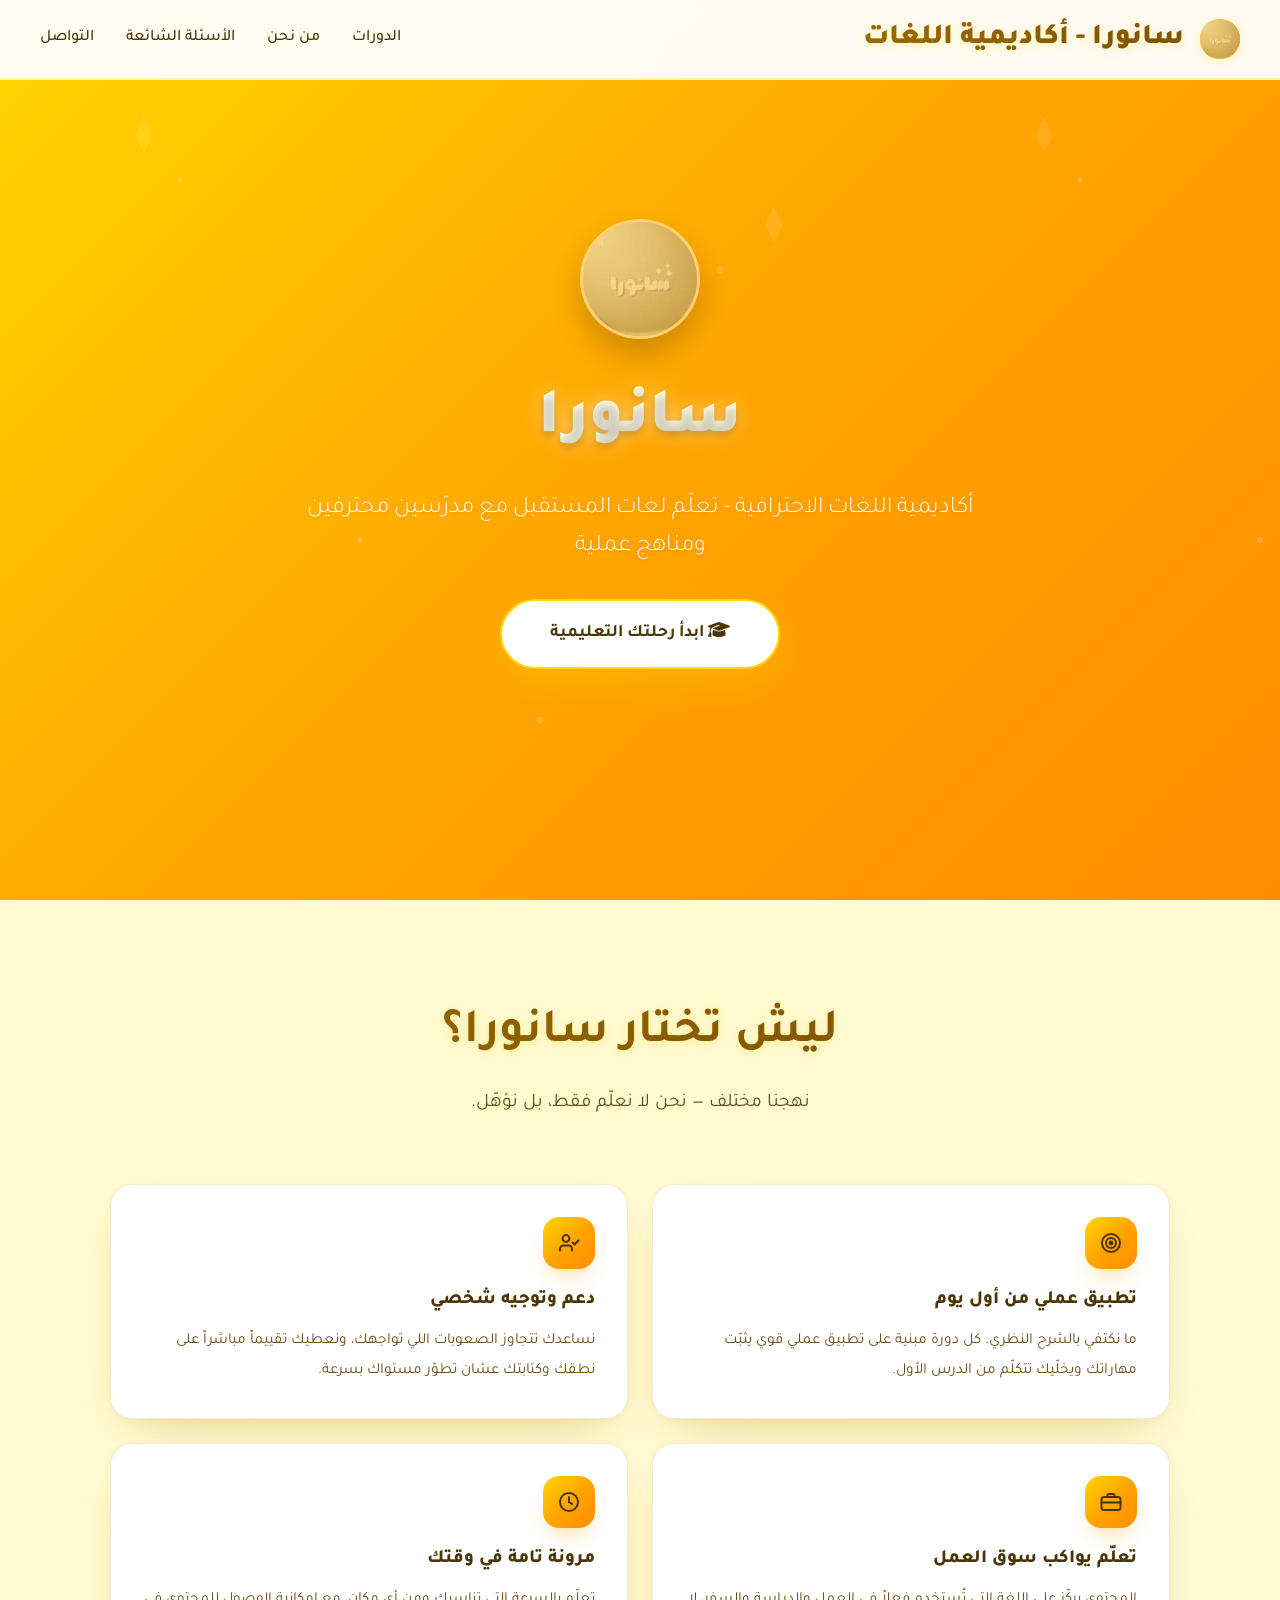
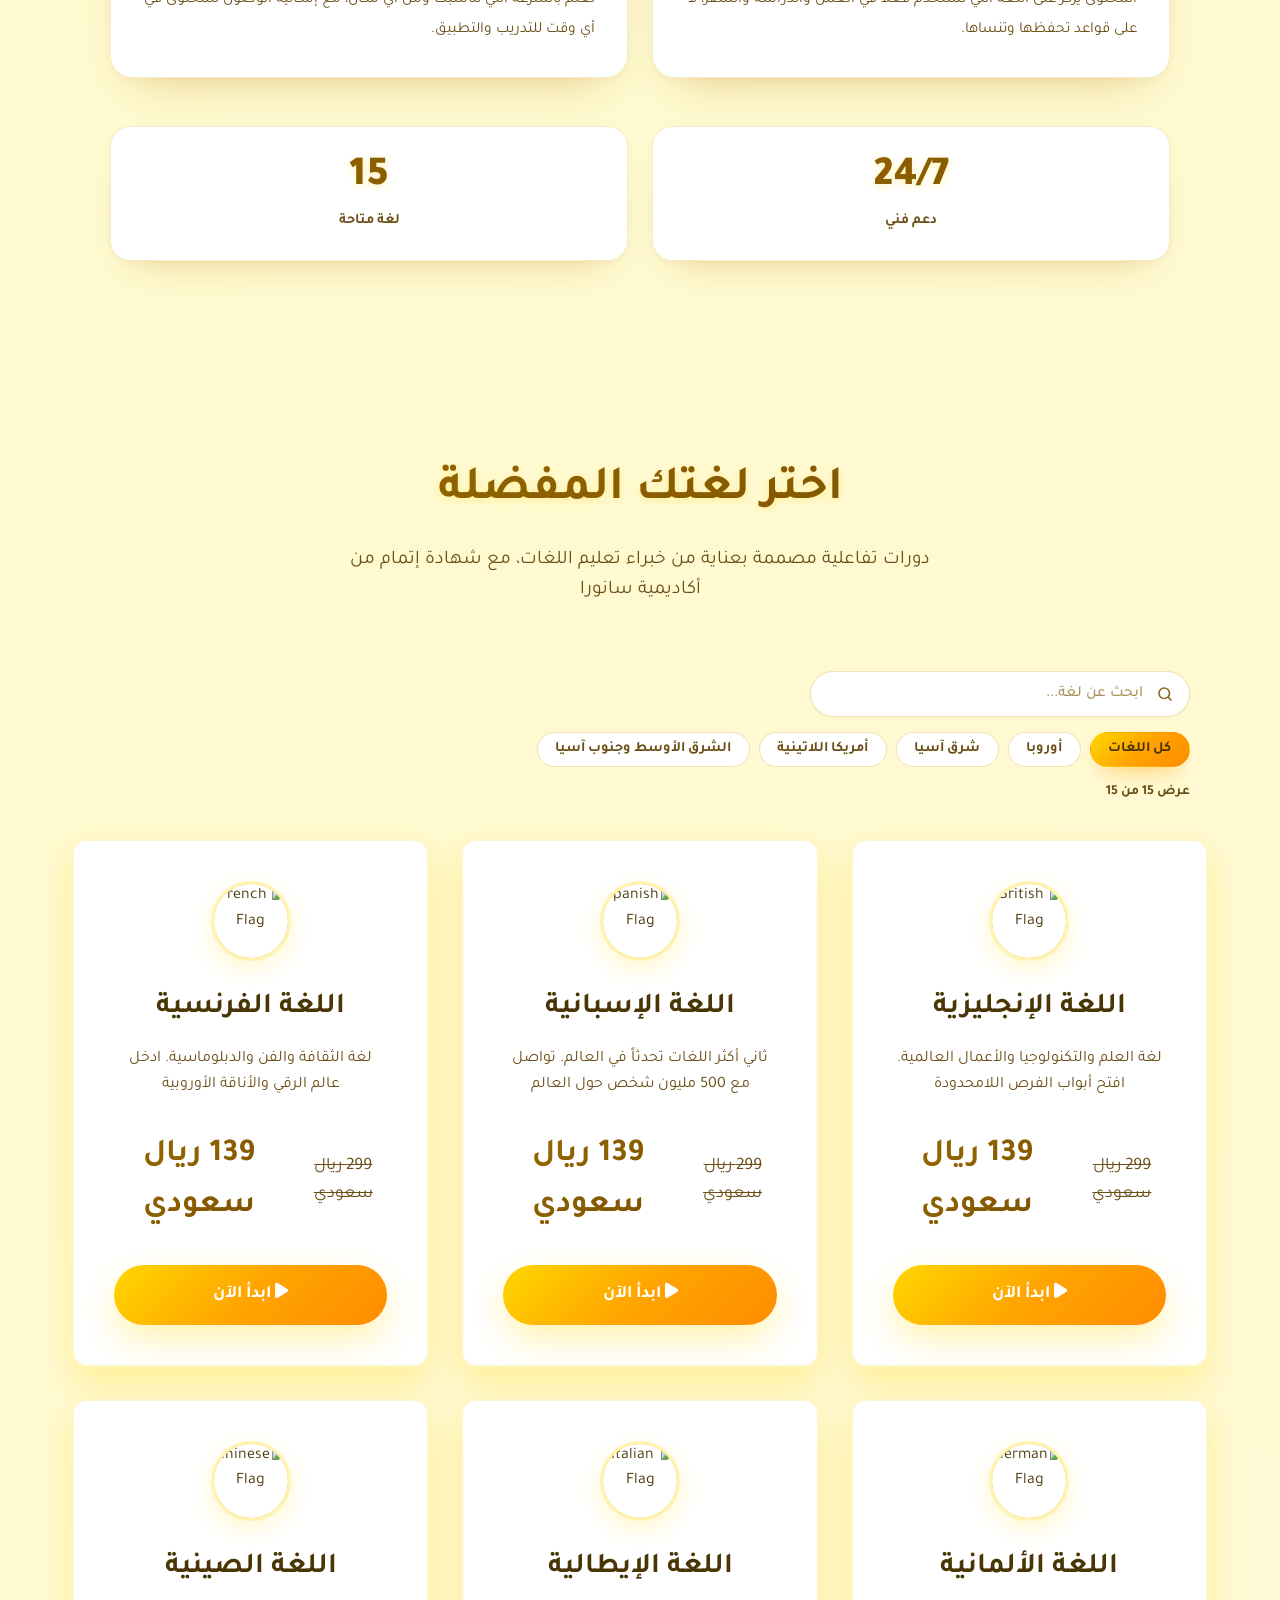
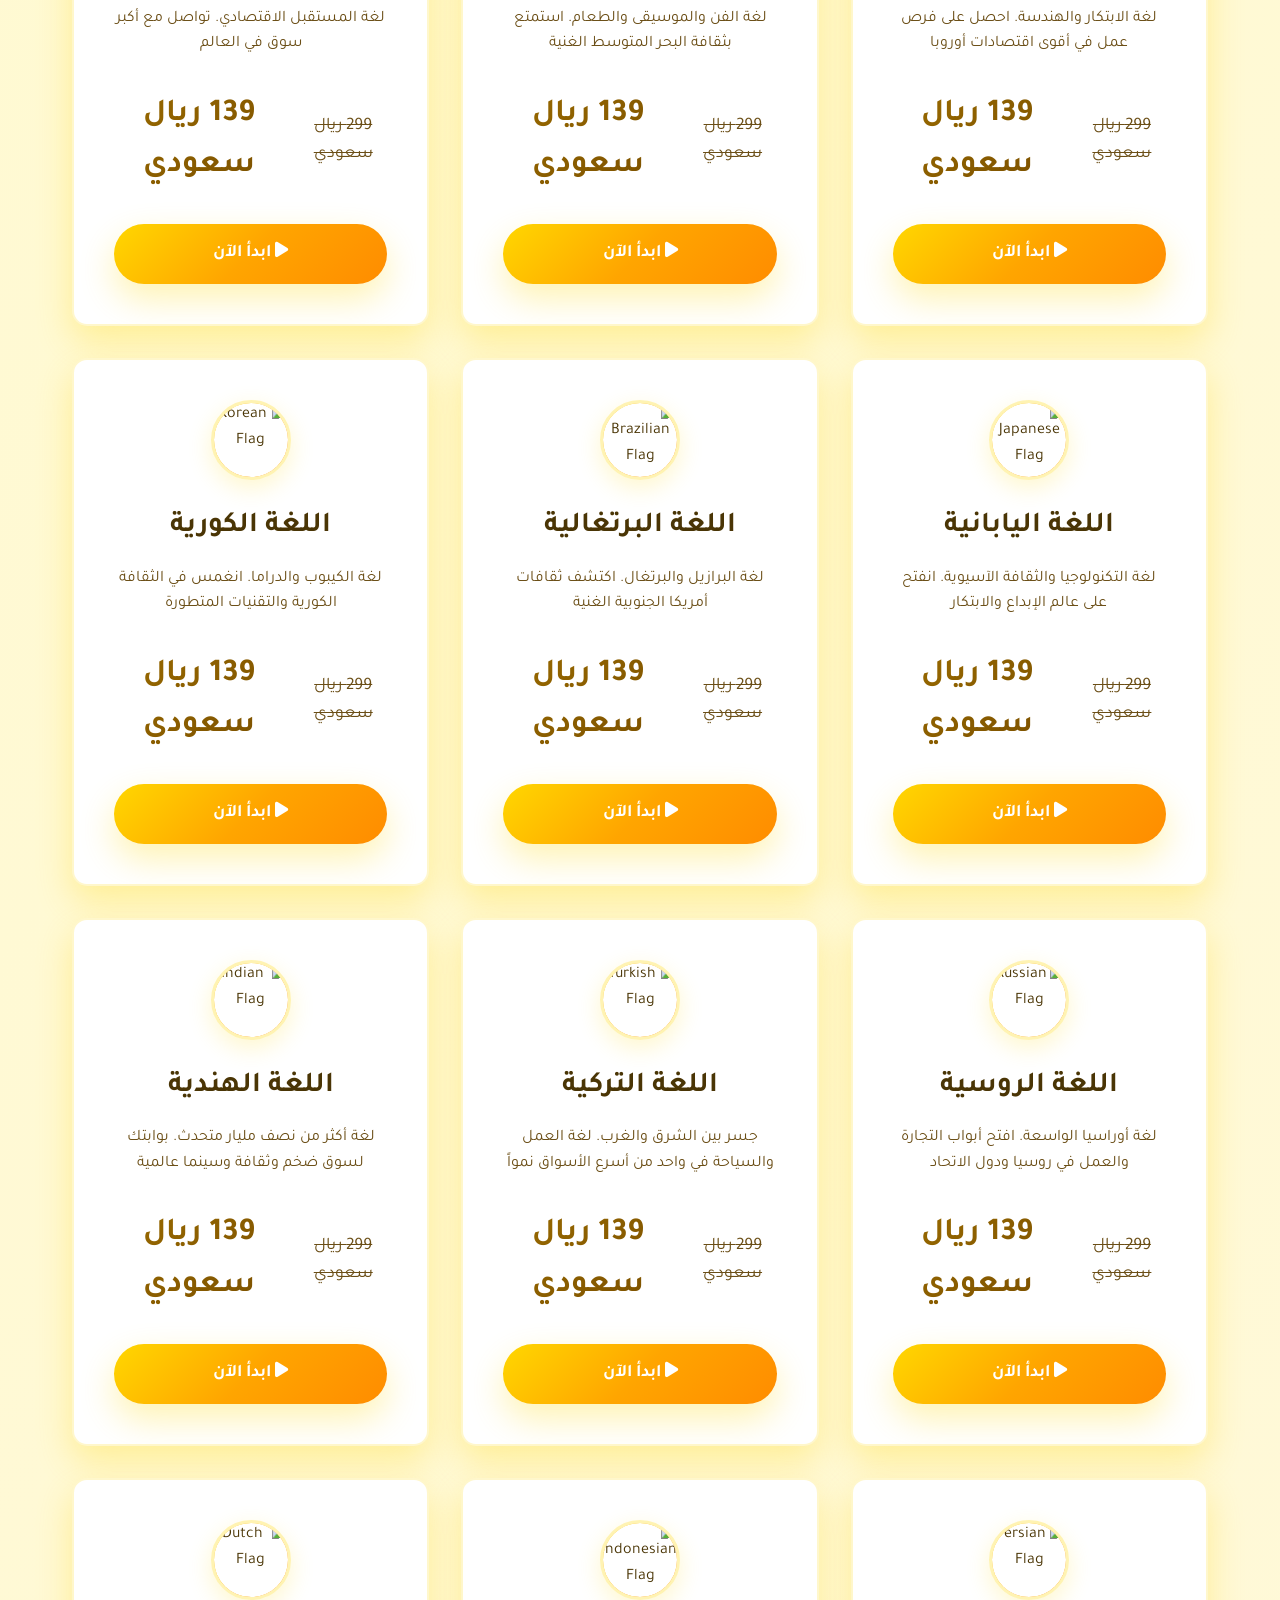
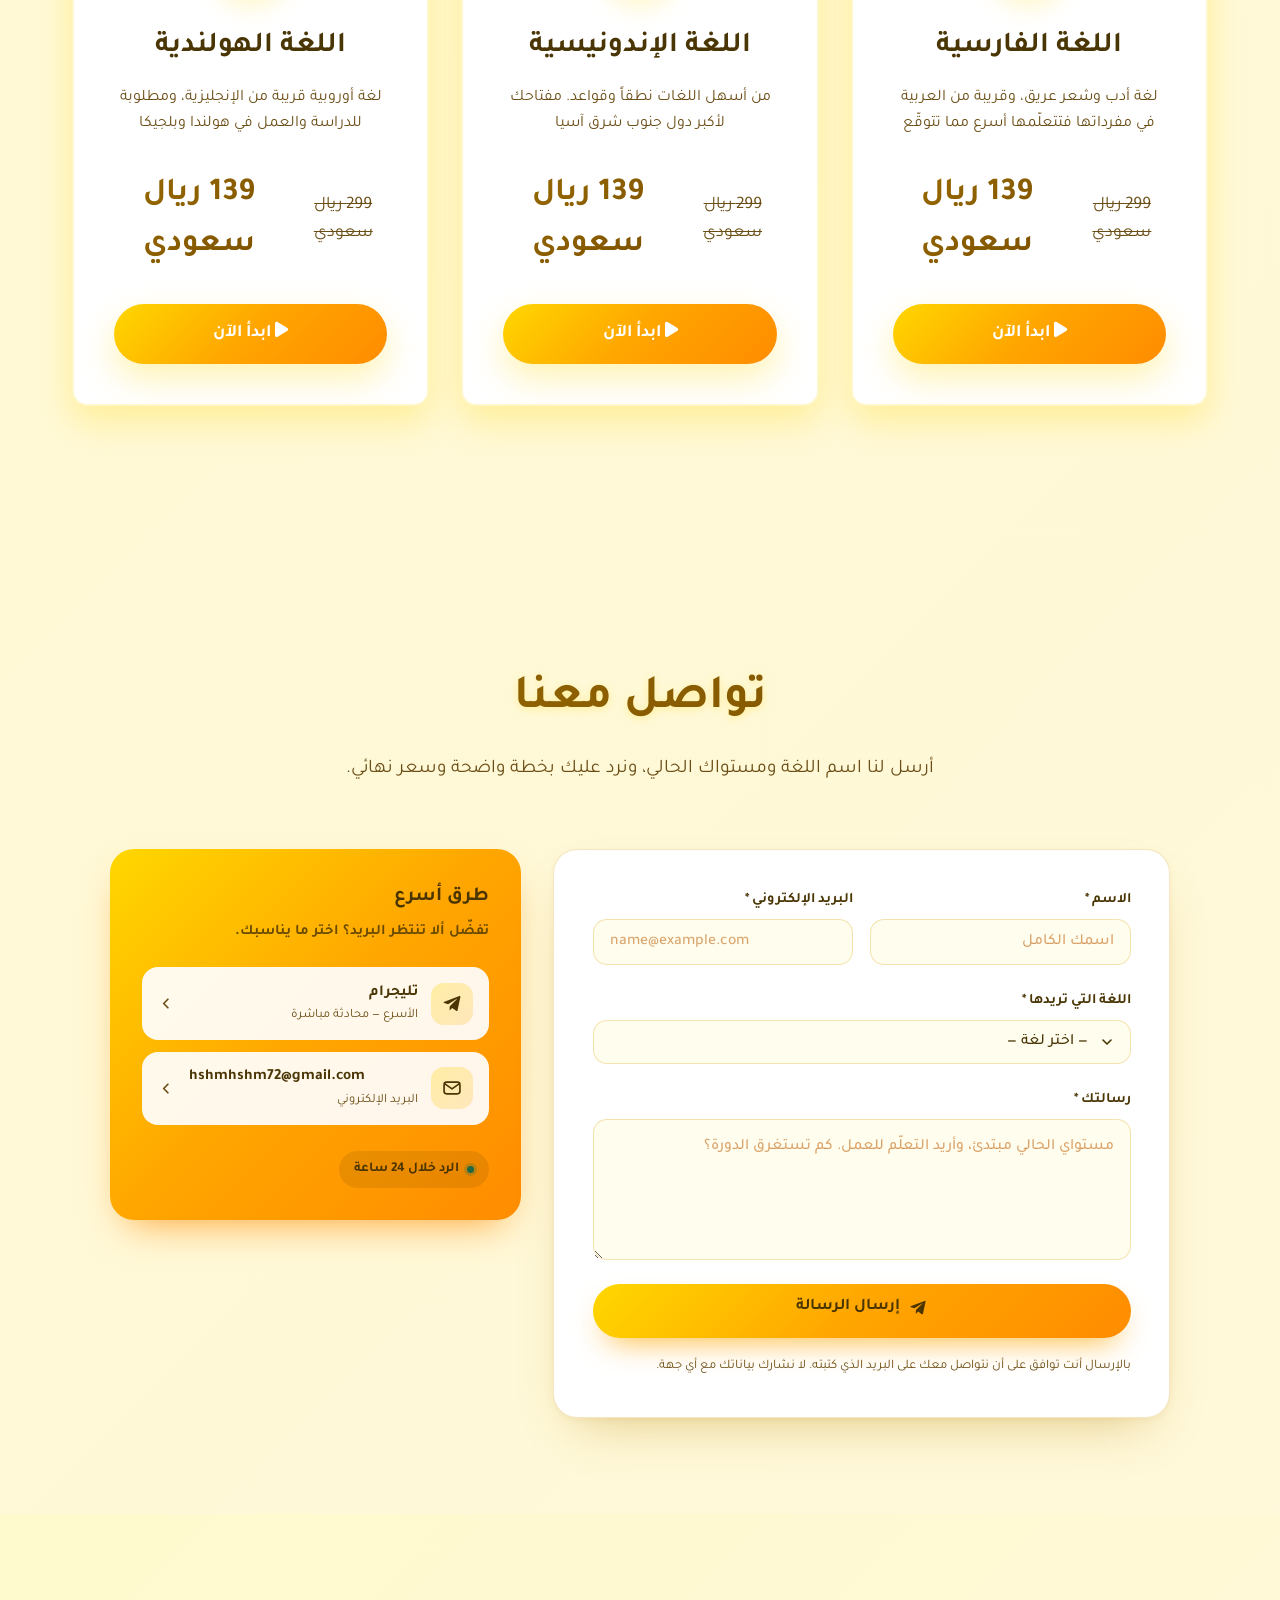
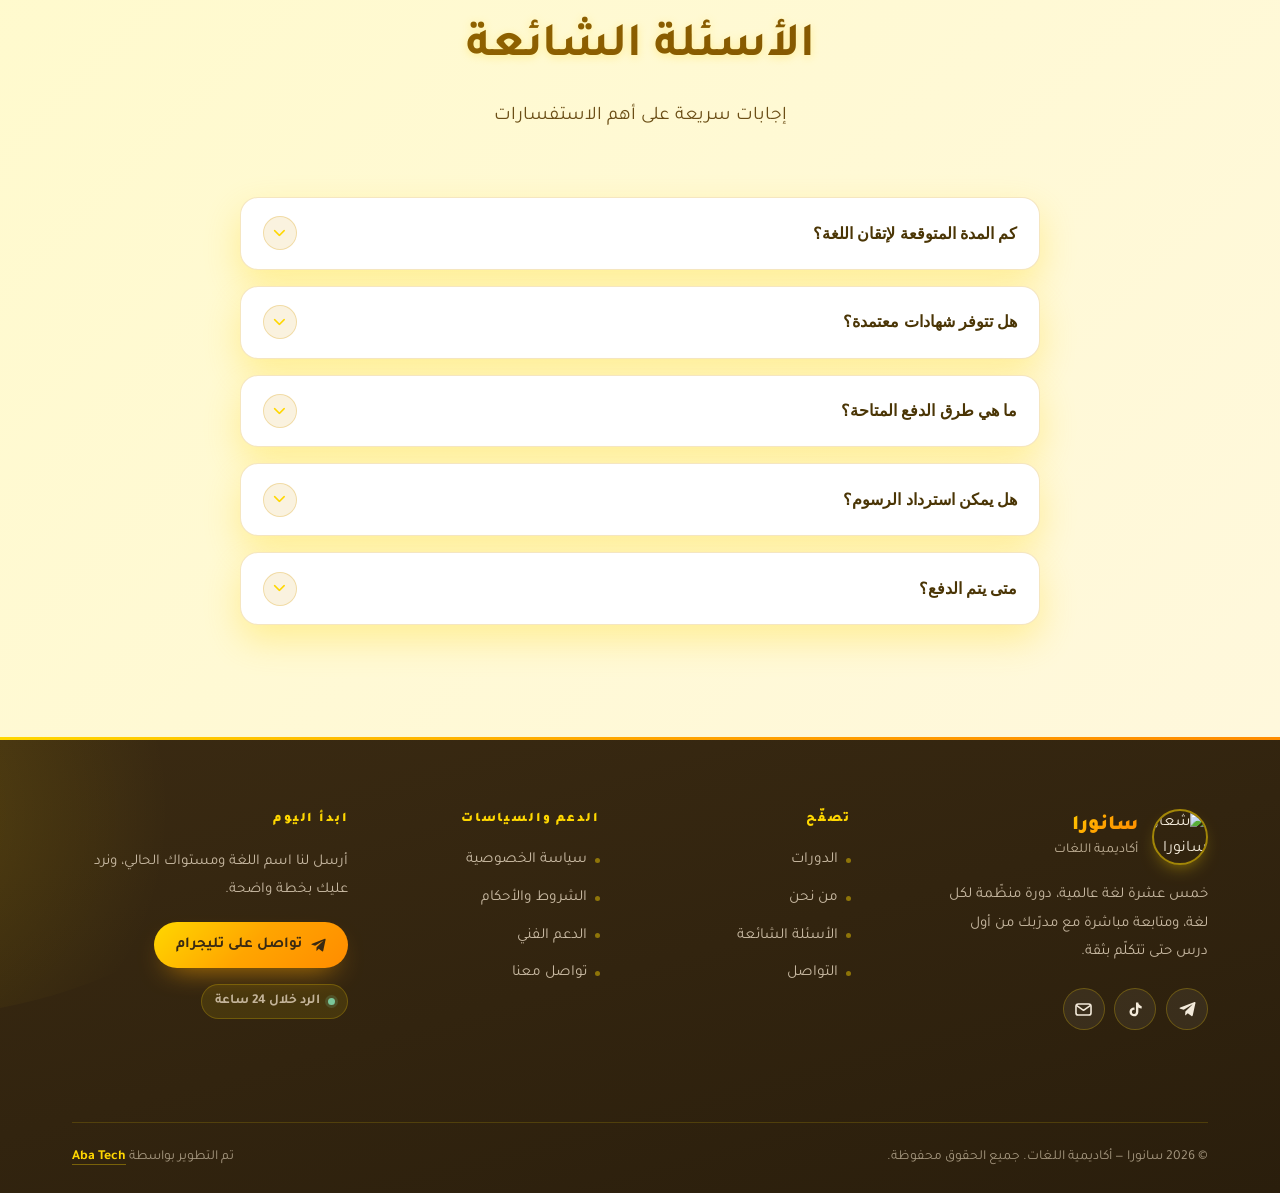
==== commit 6a6e7d39: "Update canonical and Open Graph URLs to Netlify" ====
--- a/index.html
+++ b/index.html
@@ -5,7 +5,7 @@
 <meta name="viewport" content="width=device-width, initial-scale=1.0">
     <meta name="description" content="سانورا - أكاديمية اللغات الاحترافية: دورات مباشرة في الإنجليزية والإسبانية والفرنسية والألمانية والإيطالية والصينية واليابانية والبرتغالية والكورية والروسية والتركية والهندية والفارسية والإندونيسية والهولندية، مع تسجيل مباشر عبر تيليجرام.">
     <meta name="theme-color" content="#0f172a">
-    <link rel="canonical" href="https://ada888777.github.io/Sanoora/">
+    <link rel="canonical" href="https://sanoora.netlify.app/">
 
   <!-- أيقونة الموقع: التبويب · المفضلة · نتائج جوجل · شاشة الجوال -->
   <link rel="icon" href="/favicon.ico" sizes="any">
@@ -21,12 +21,12 @@
     <meta property="og:locale" content="ar_AR">
     <meta property="og:title" content="سانورا - أكاديمية اللغات الاحترافية">
     <meta property="og:description" content="تعلّم خمس عشرة لغة مع مدرّسين محترفين. اختر لغتك وسجّل مباشرة عبر تيليجرام.">
-    <meta property="og:url" content="https://ada888777.github.io/Sanoora/">
-    <meta property="og:image" content="https://ada888777.github.io/Sanoora/attached_assets/photo_2025-12-24_00-07-34_1766524500767.jpg">
+    <meta property="og:url" content="https://sanoora.netlify.app/">
+    <meta property="og:image" content="https://sanoora.netlify.app/attached_assets/photo_2025-12-24_00-07-34_1766524500767.jpg">
     <meta name="twitter:card" content="summary_large_image">
     <meta name="twitter:title" content="سانورا - أكاديمية اللغات الاحترافية">
     <meta name="twitter:description" content="تعلّم خمس عشرة لغة مع مدرّسين محترفين. اختر لغتك وسجّل مباشرة عبر تيليجرام.">
-    <meta name="twitter:image" content="https://ada888777.github.io/Sanoora/attached_assets/photo_2025-12-24_00-07-34_1766524500767.jpg">
+    <meta name="twitter:image" content="https://sanoora.netlify.app/attached_assets/photo_2025-12-24_00-07-34_1766524500767.jpg">
 <title>سانورا - أكاديمية اللغات الاحترافية</title>
 <link rel="preconnect" href="https://fonts.googleapis.com">
 <link rel="preconnect" href="https://fonts.gstatic.com" crossorigin>
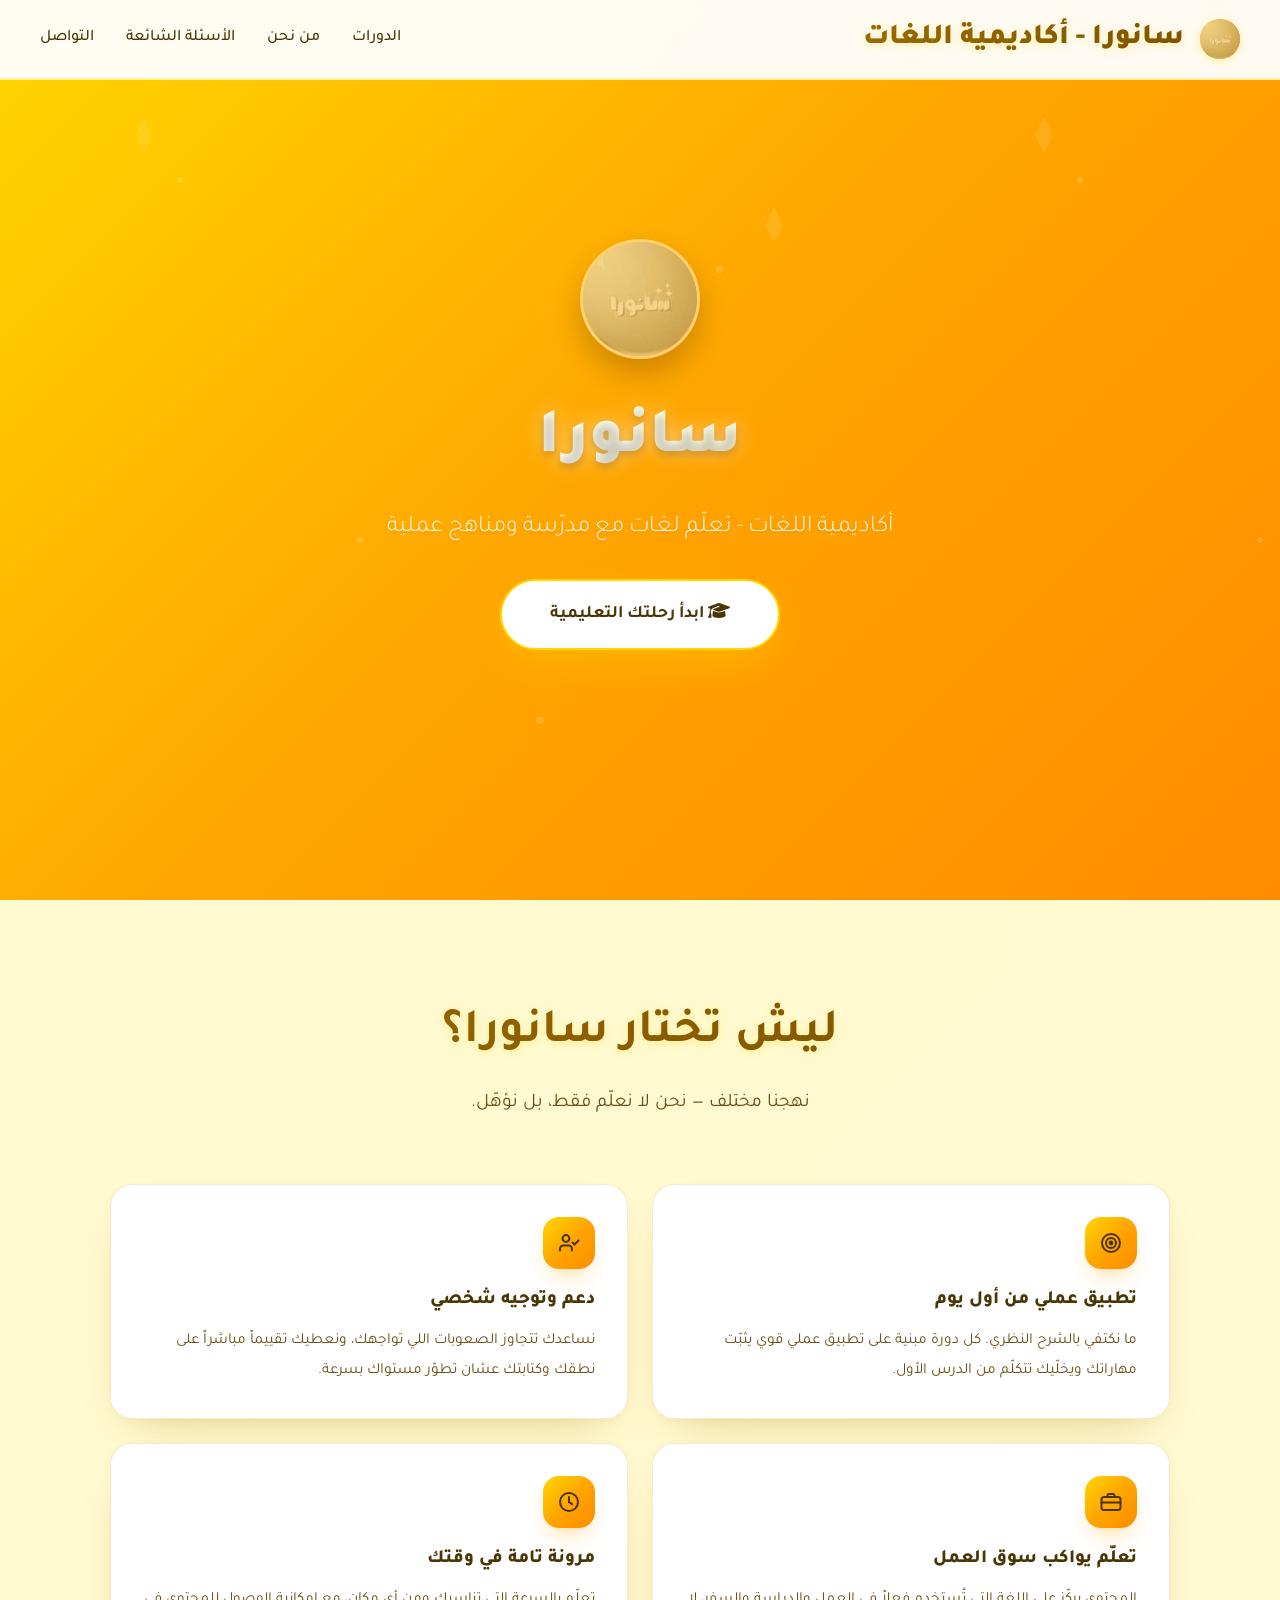
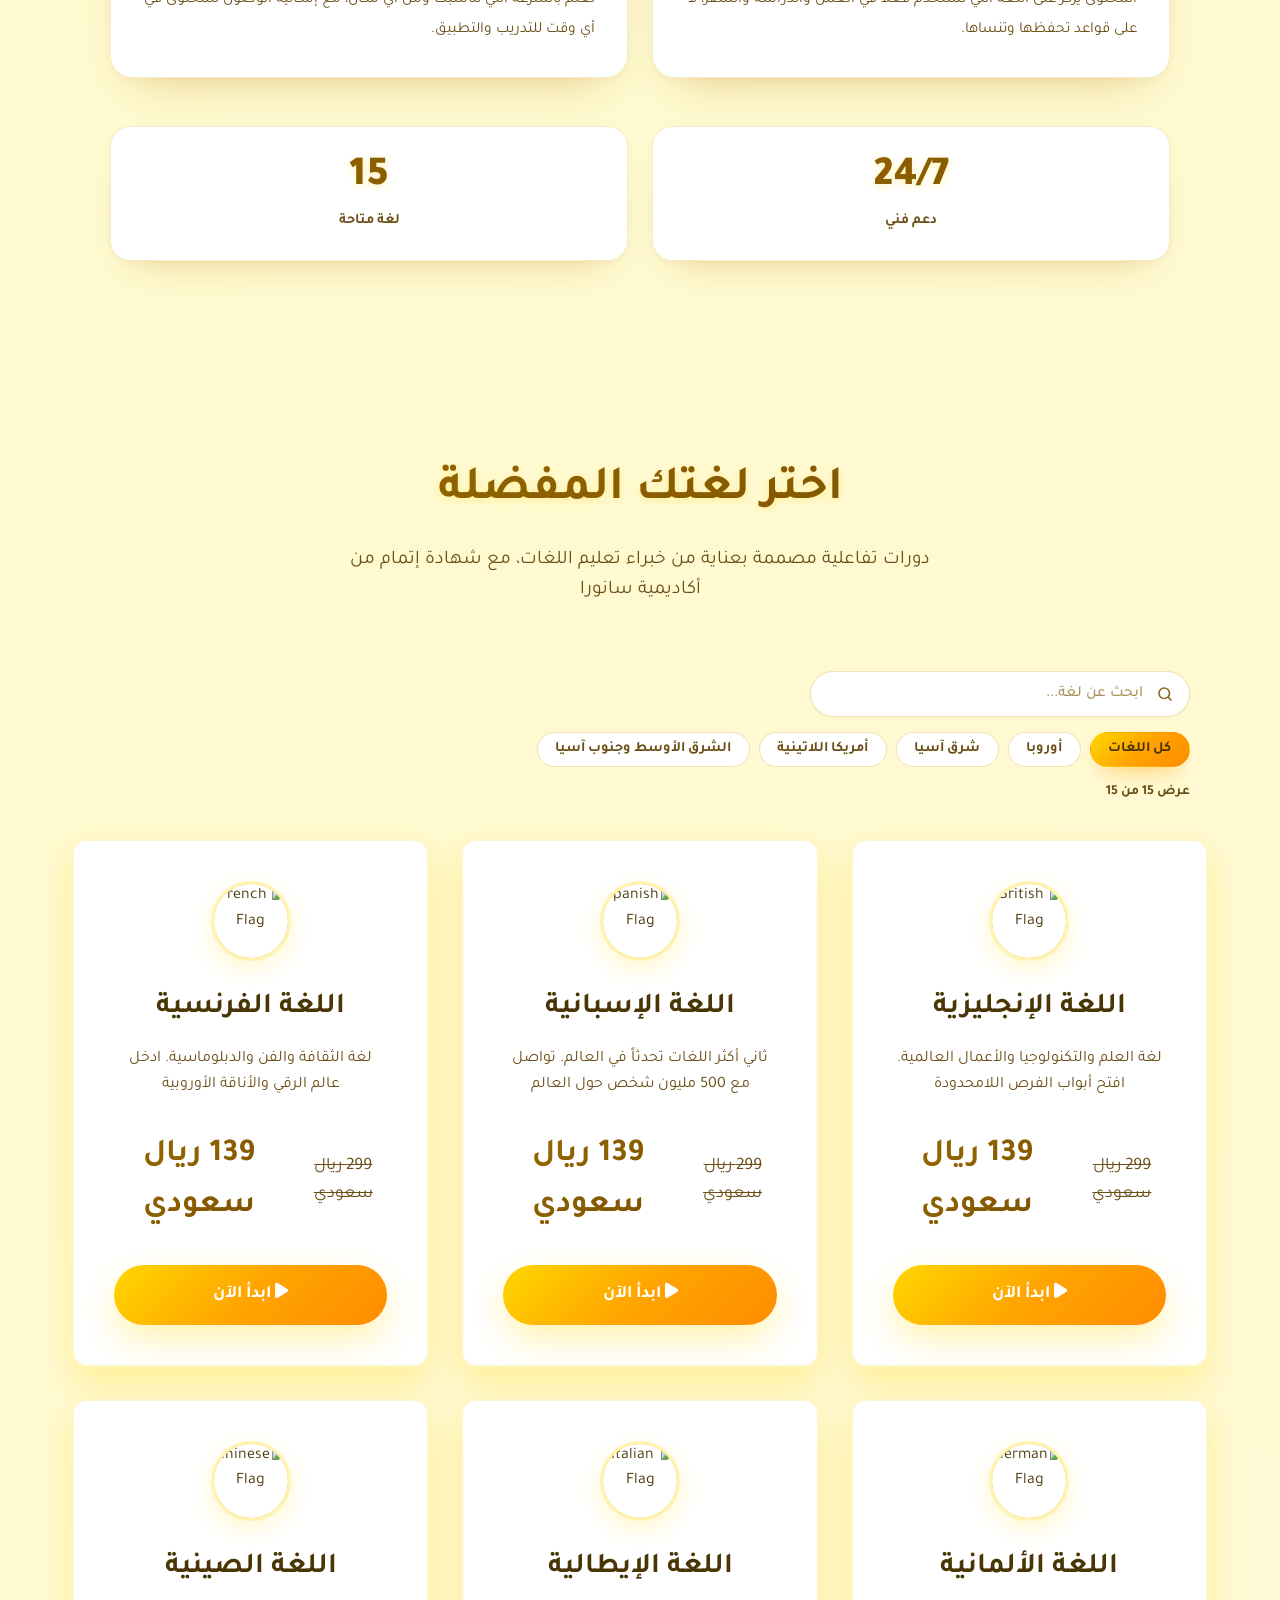
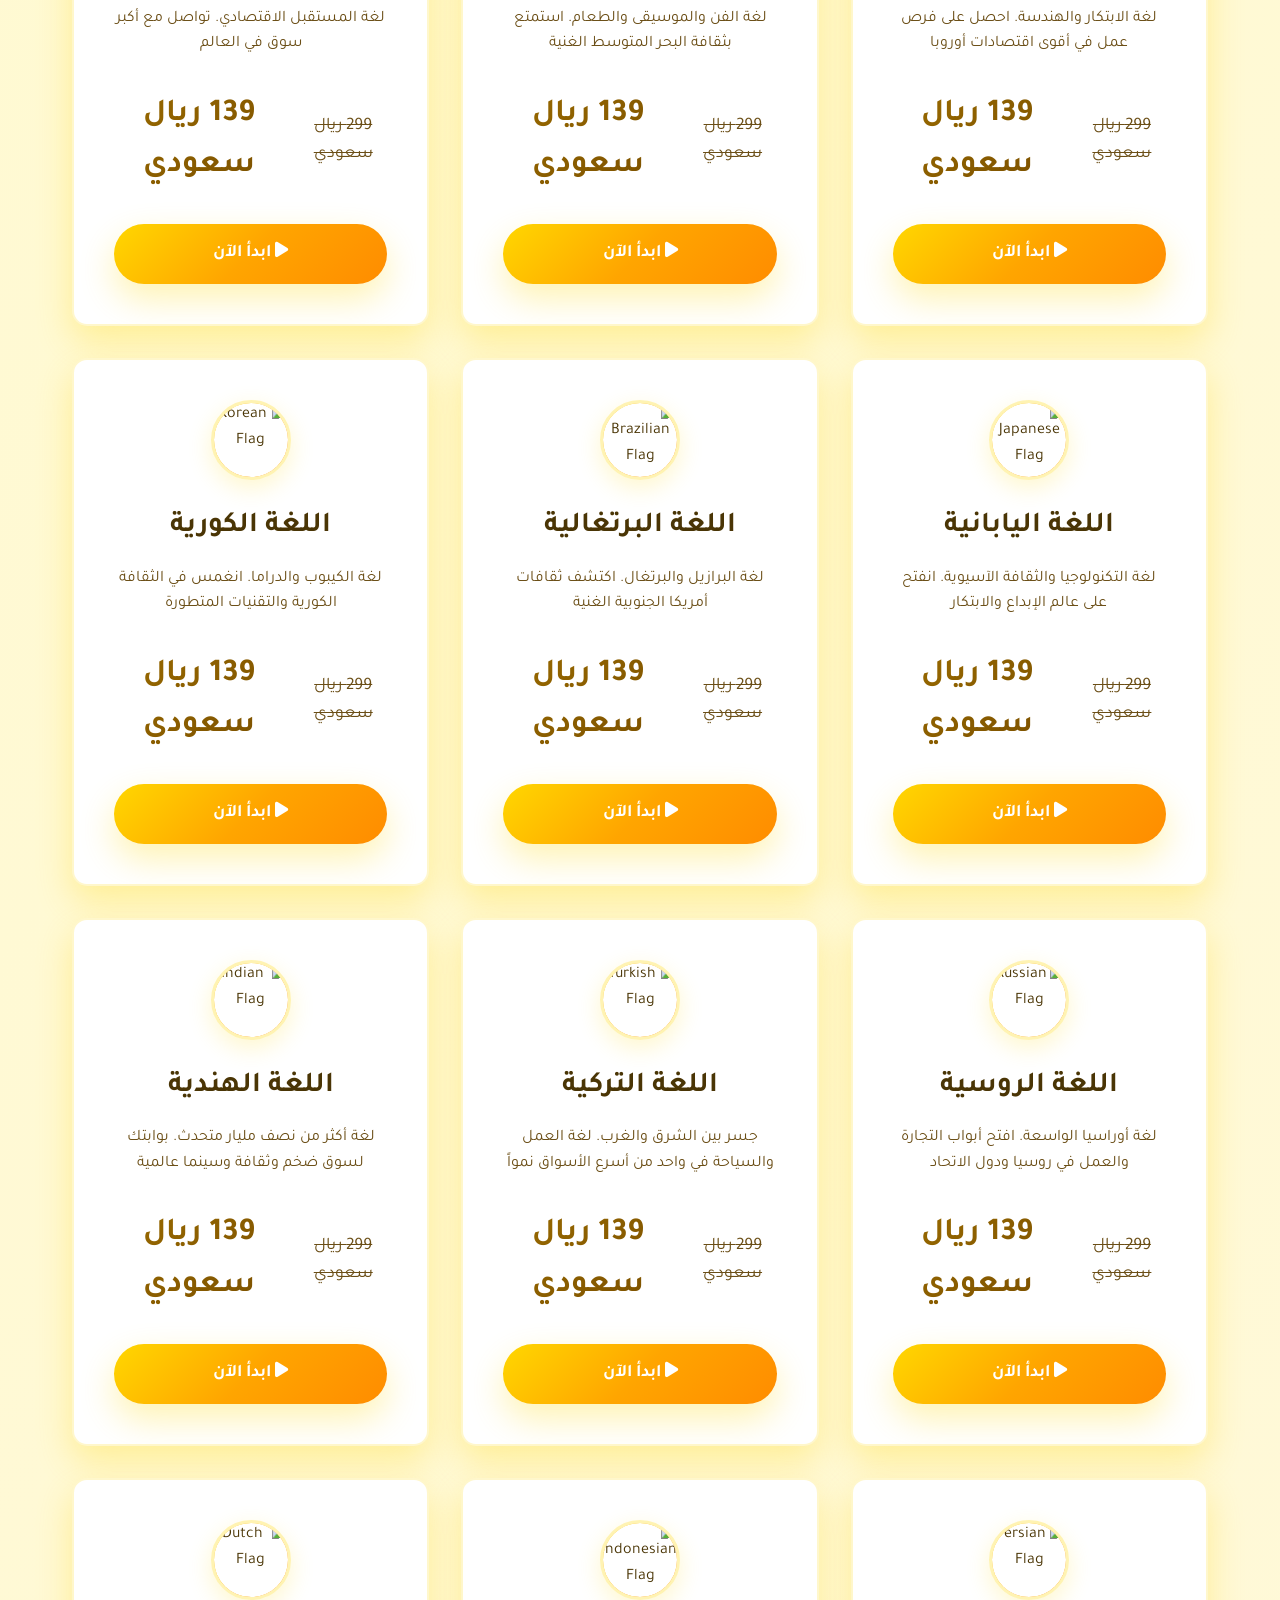
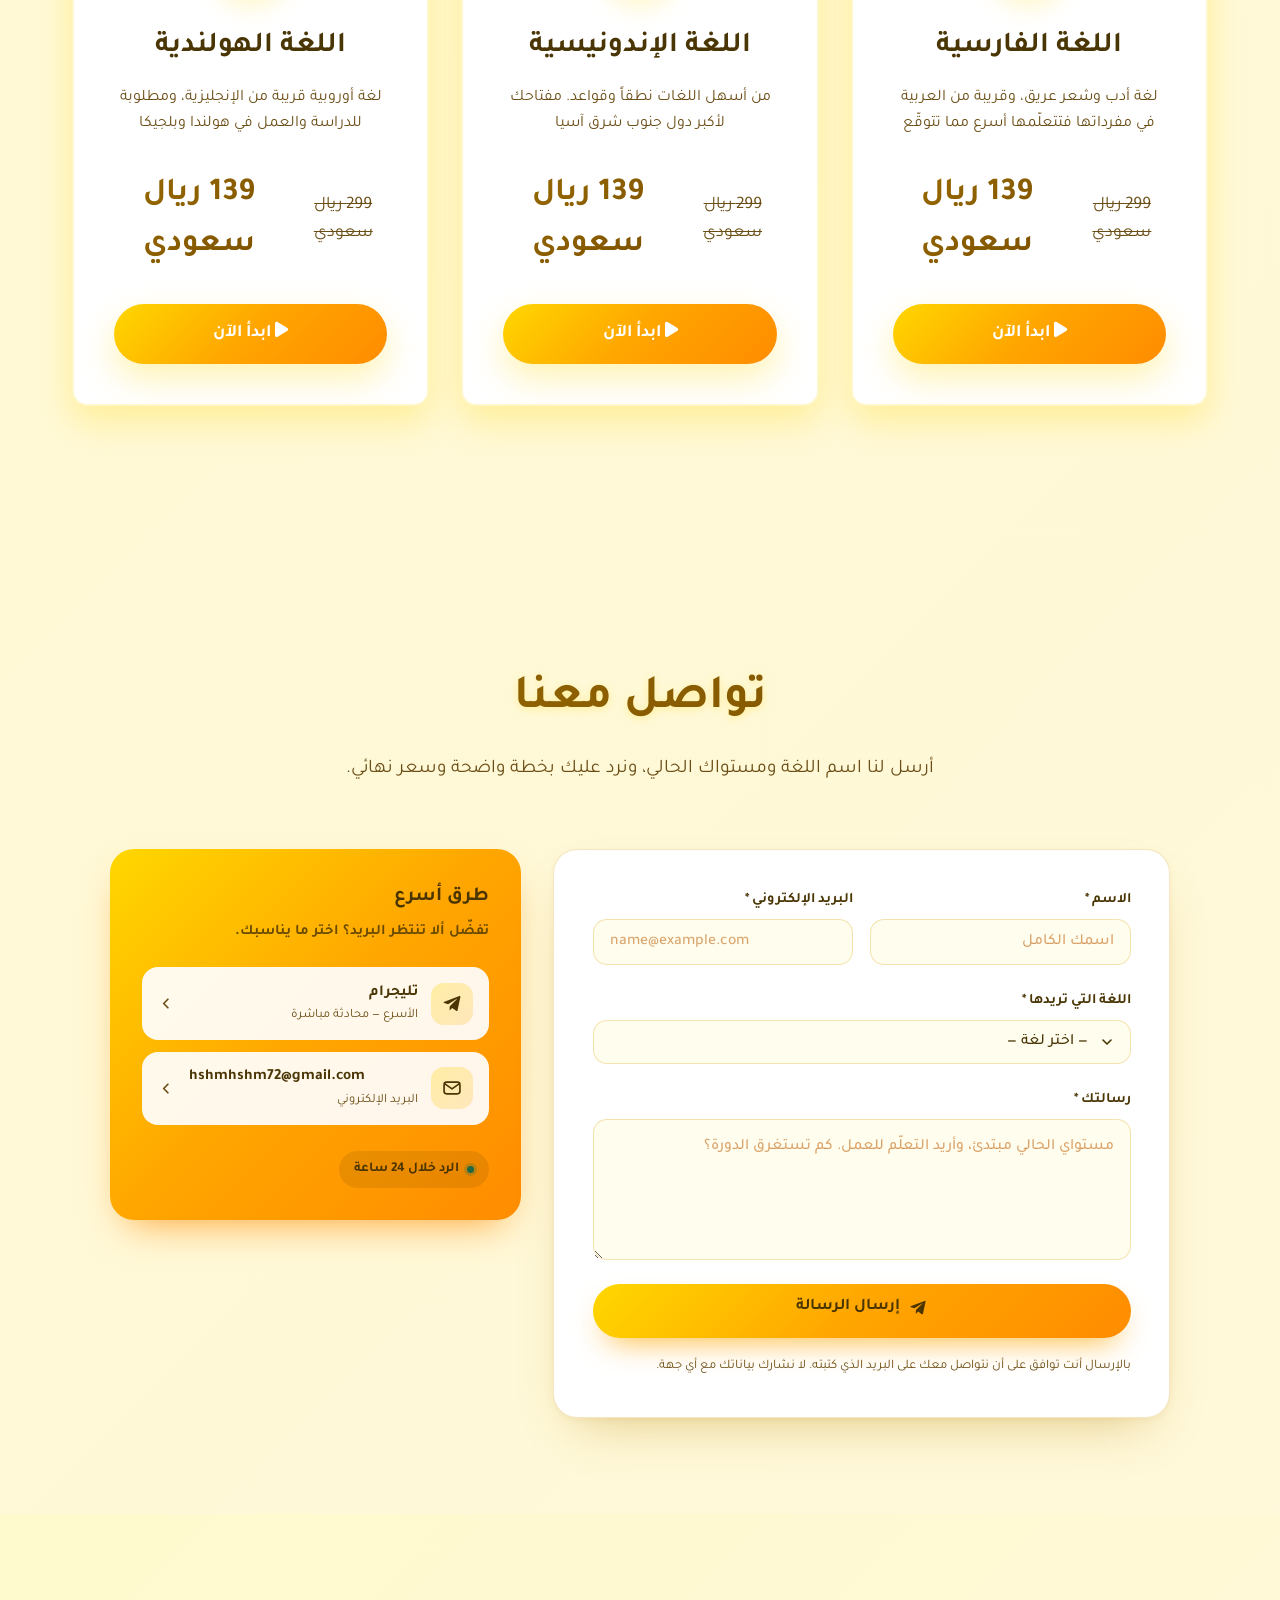
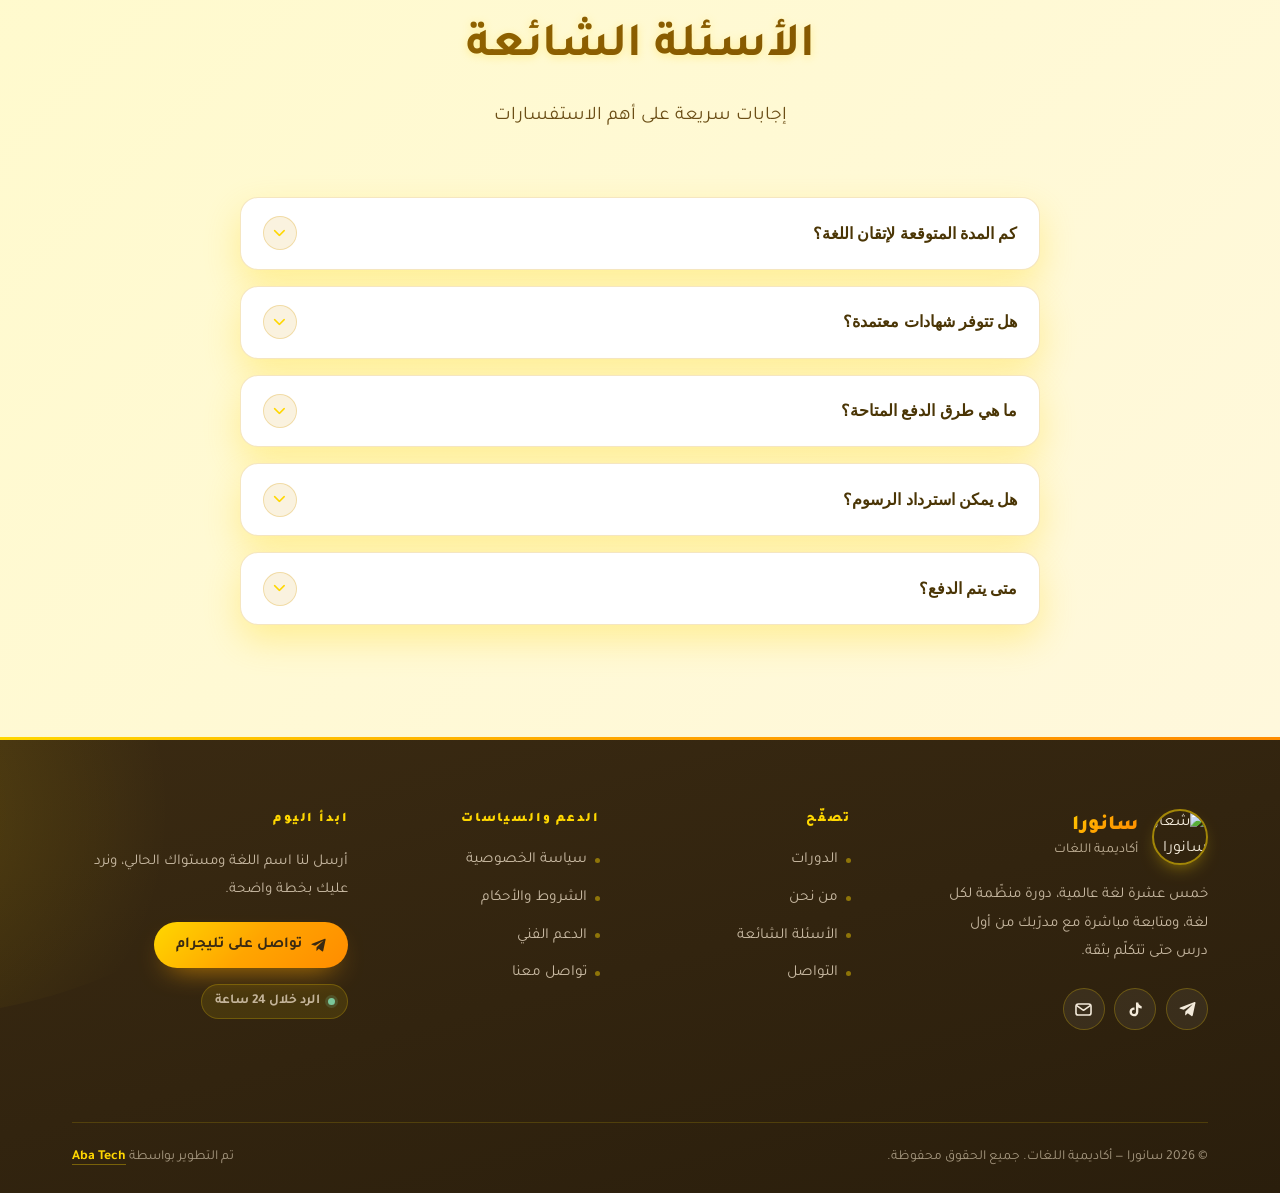
==== commit b6785ed1: "Update hero subtitle text in index.html" ====
--- a/index.html
+++ b/index.html
@@ -6,6 +6,7 @@
     <meta name="description" content="سانورا - أكاديمية اللغات الاحترافية: دورات مباشرة في الإنجليزية والإسبانية والفرنسية والألمانية والإيطالية والصينية واليابانية والبرتغالية والكورية والروسية والتركية والهندية والفارسية والإندونيسية والهولندية، مع تسجيل مباشر عبر تيليجرام.">
     <meta name="theme-color" content="#0f172a">
     <link rel="canonical" href="https://sanoora.netlify.app/">
+    <meta name="google-site-verification" content="iUE3YxSae1j-x2OntqO5b4BXAYtws_XPTLEfY-6GWmw" />
 
   <!-- أيقونة الموقع: التبويب · المفضلة · نتائج جوجل · شاشة الجوال -->
   <link rel="icon" href="/favicon.ico" sizes="any">
@@ -1747,7 +1748,7 @@
       <img src="attached_assets/photo_2025-12-24_00-07-34_1766524500767.jpg" alt="شعار سانورا" style="width: 100%; height: 100%; object-fit: contain; border-radius: 50%;" />
     </div>
     <h1 class="hero-title">سانورا</h1>
-    <p class="hero-subtitle">أكاديمية اللغات الاحترافية - تعلّم لغات المستقبل مع مدرّسين محترفين ومناهج عملية</p>
+    <p class="hero-subtitle">أكاديمية اللغات - تعلّم لغات مع مدرّسة ومناهج عملية</p>
     <a href="#courses" class="cta-button">
       <i aria-hidden="true" class="fas fa-graduation-cap"></i>
       ابدأ رحلتك التعليمية
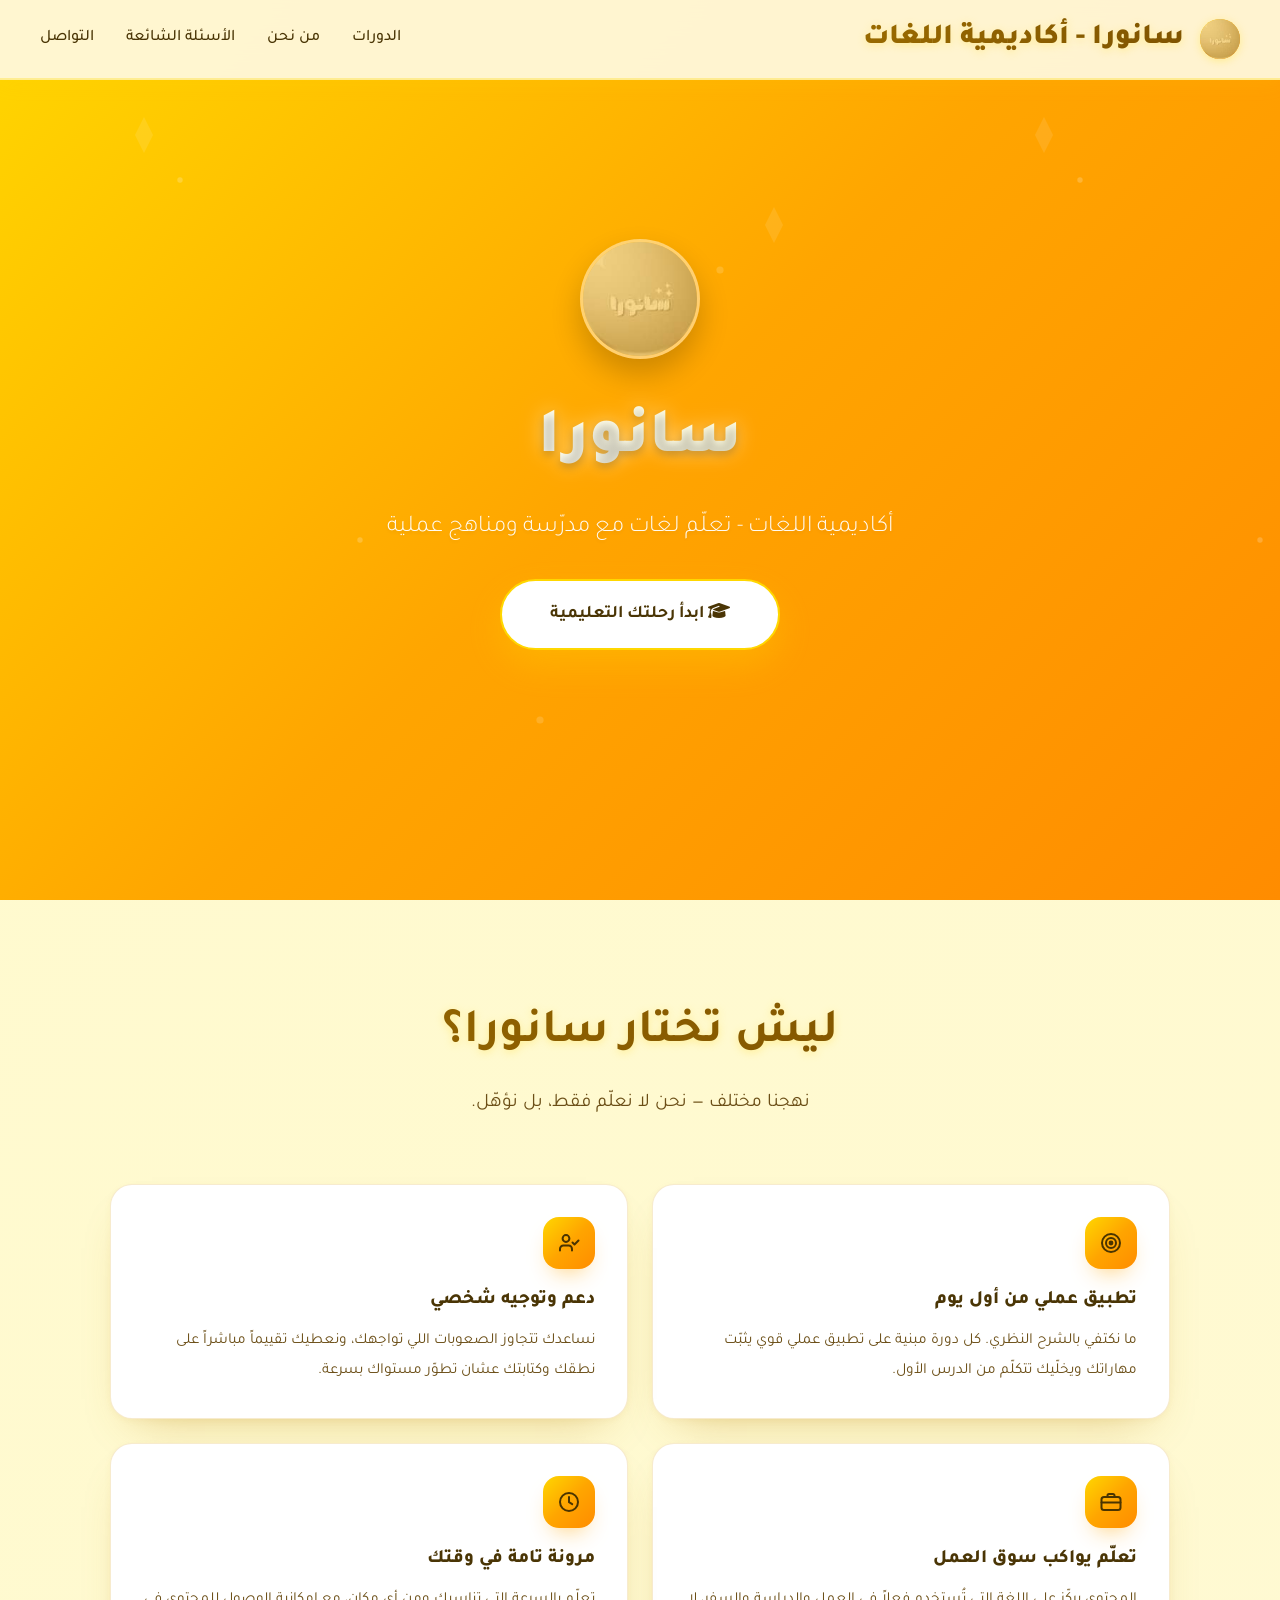
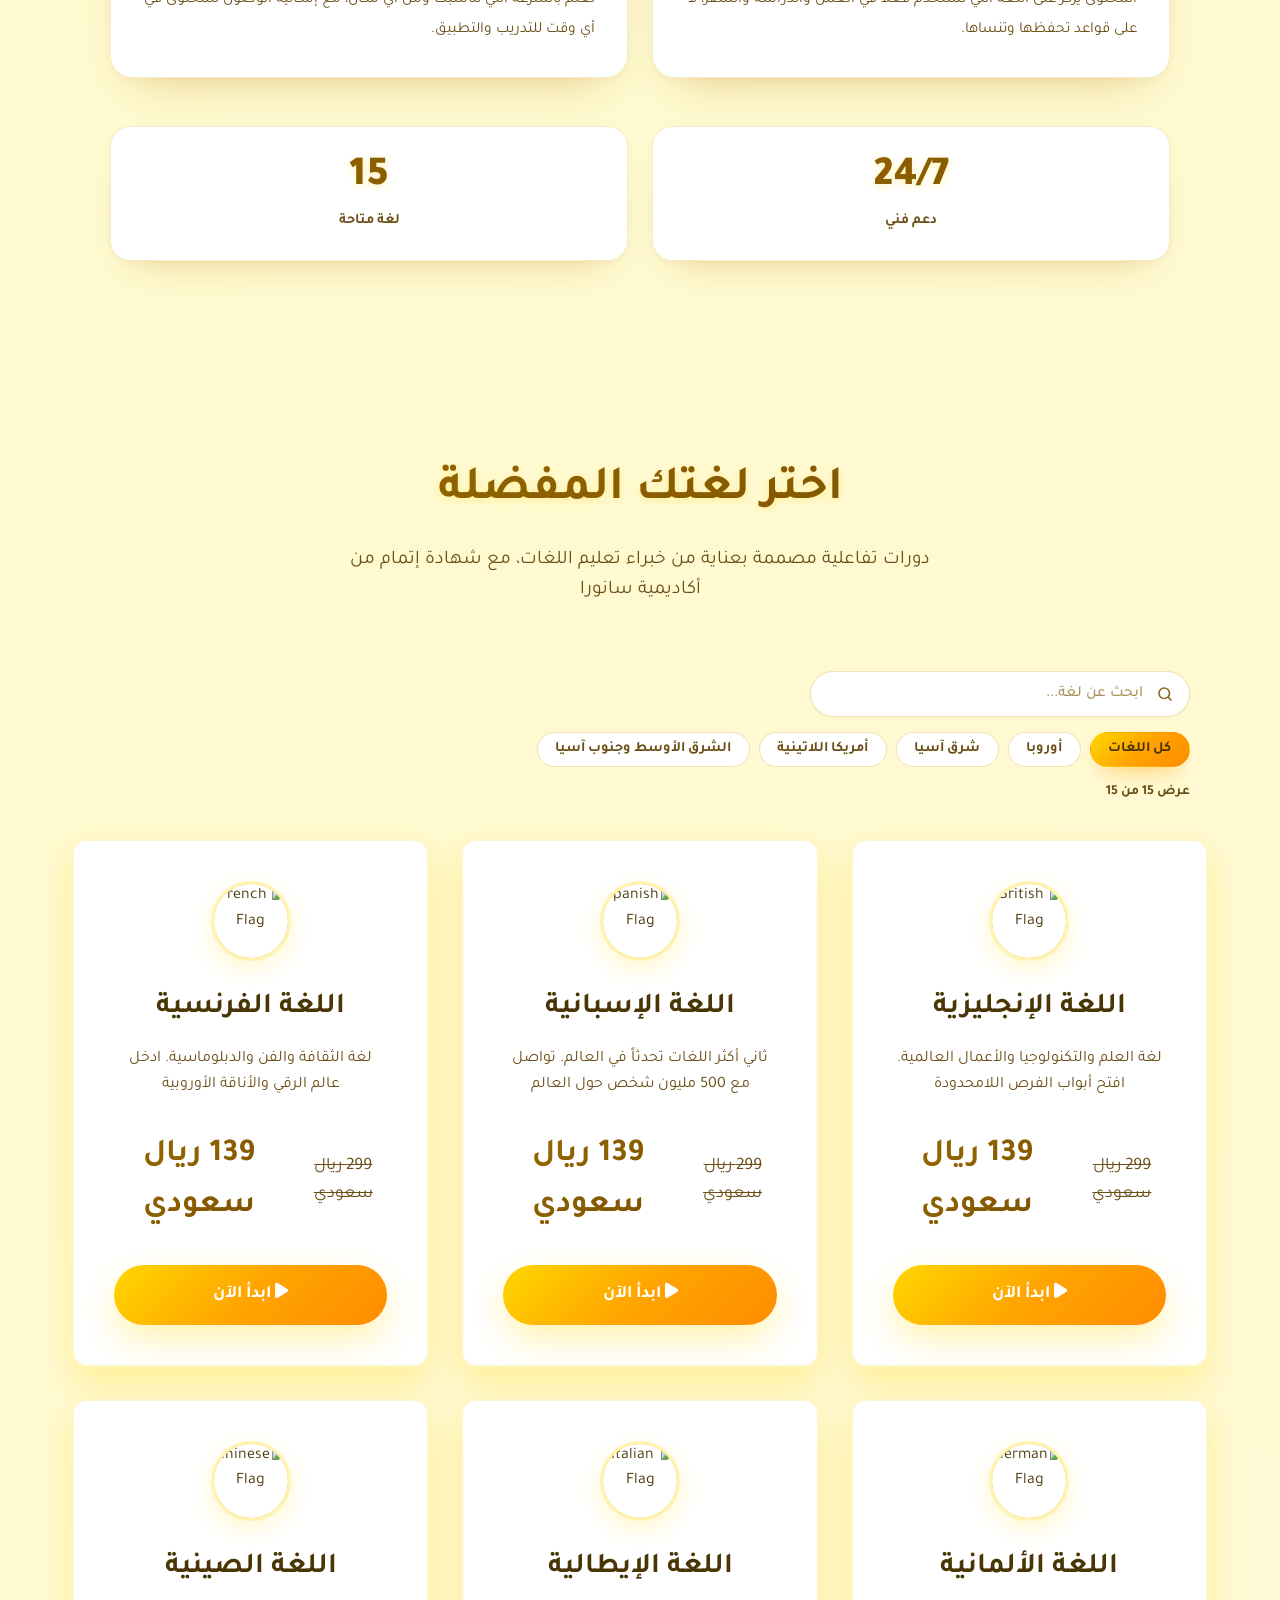
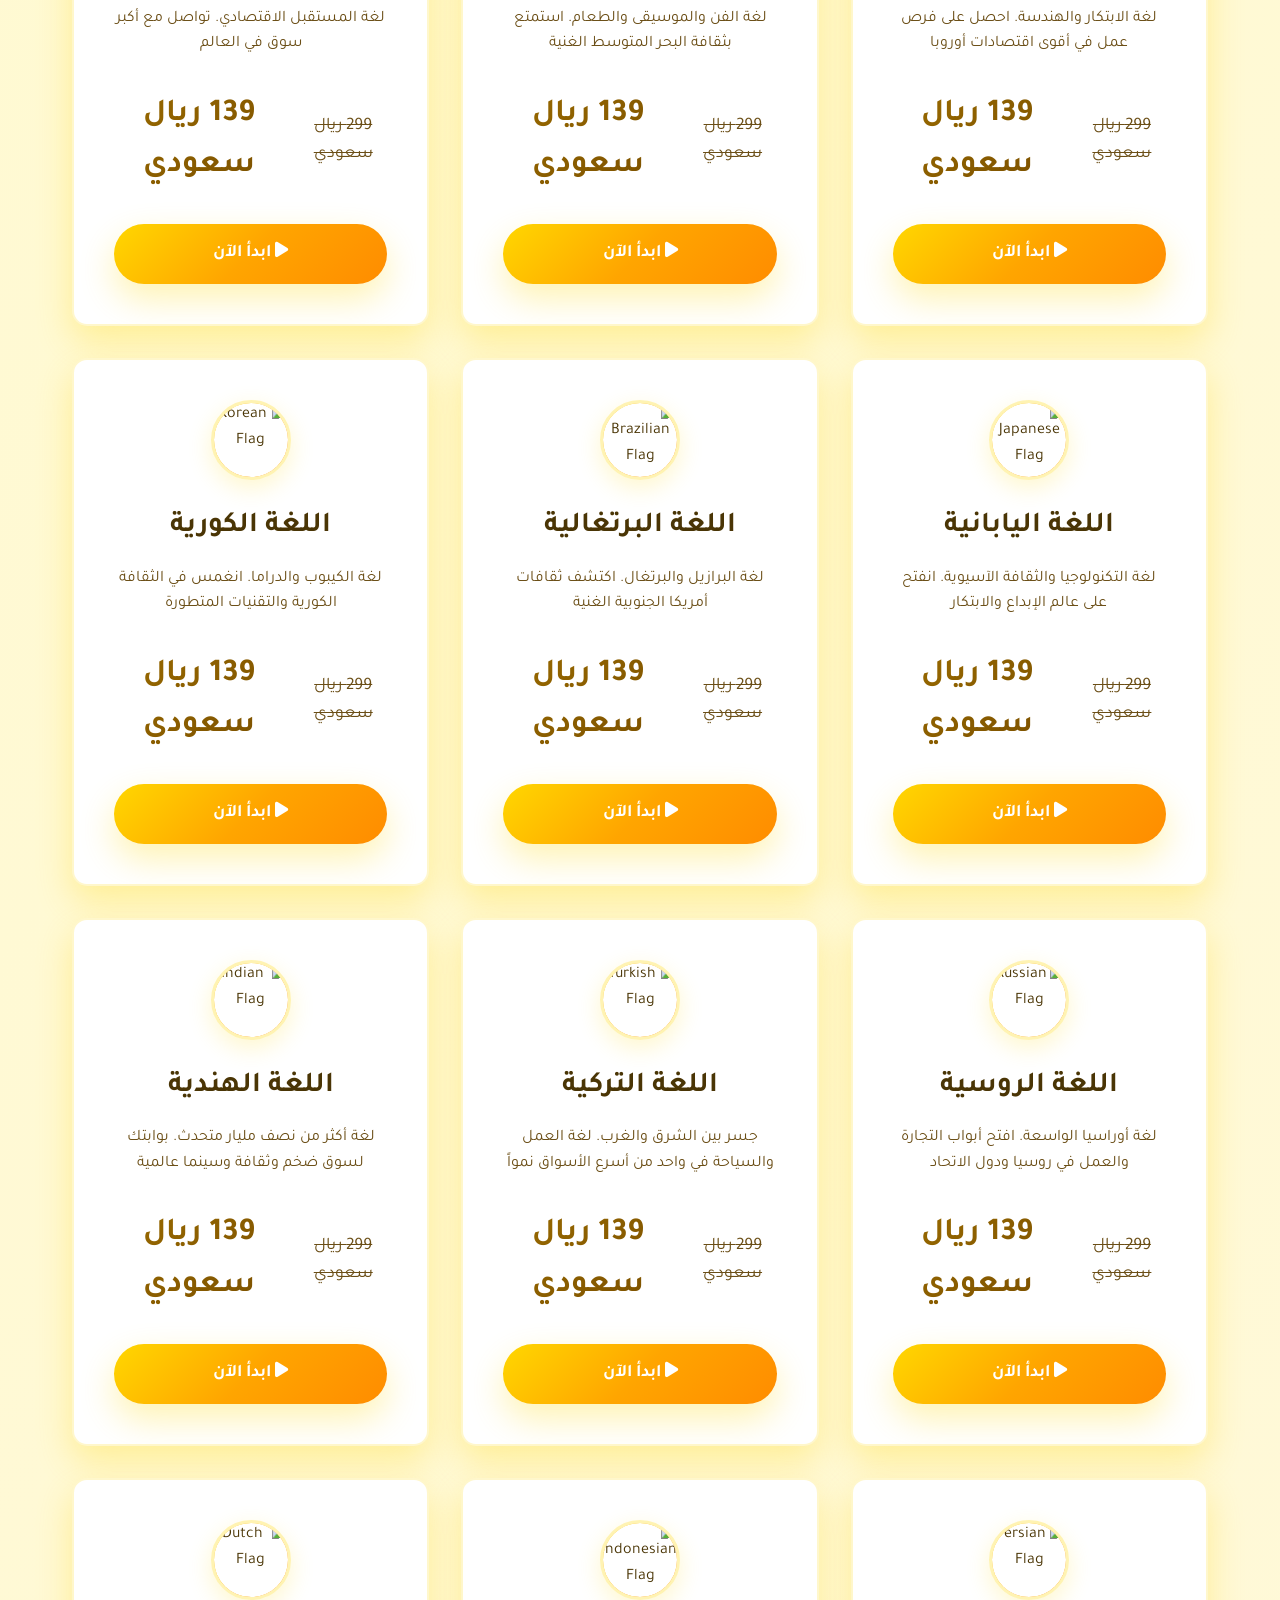
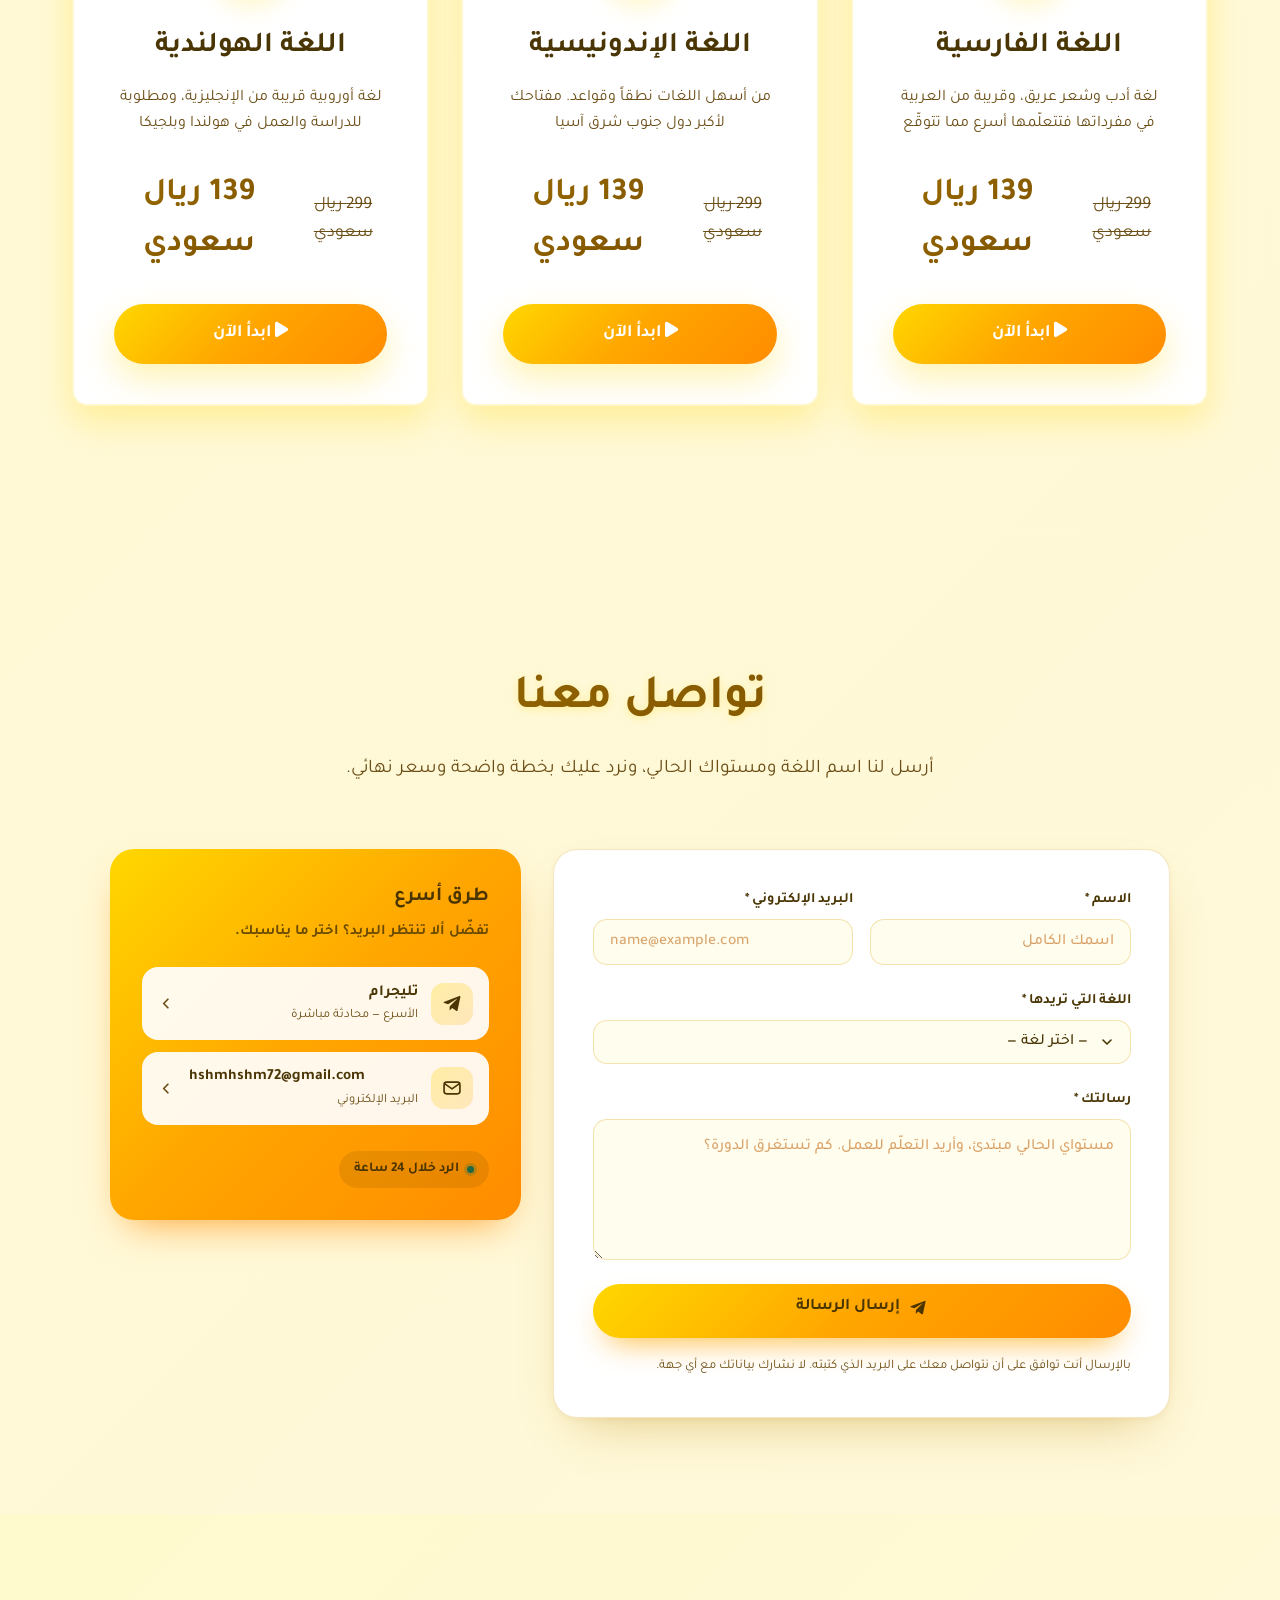
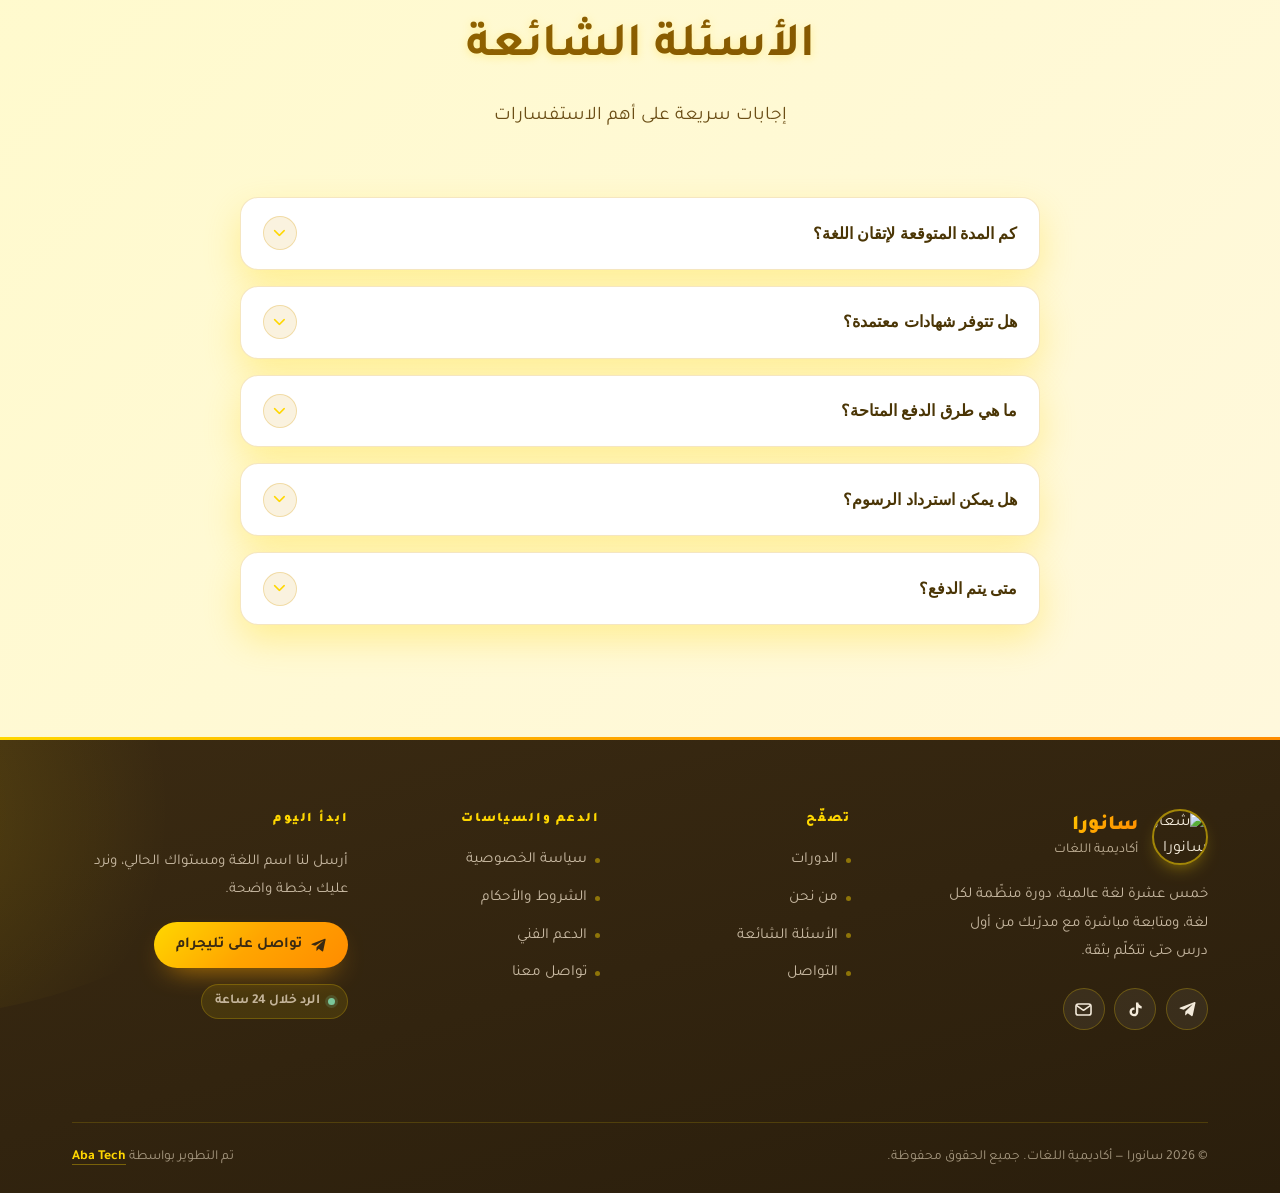
==== commit 86f08ee9: "fix: light root background + no overscroll (black screen fix) Changed the background color of the HT" ====
--- a/index.html
+++ b/index.html
@@ -34,7 +34,7 @@
 <link href="https://fonts.googleapis.com/css2?family=Tajawal:wght@300;400;500;700;900&display=swap" rel="stylesheet">
 <link href="https://cdnjs.cloudflare.com/ajax/libs/font-awesome/6.4.0/css/all.min.css" rel="stylesheet">
 <style>
-  html { background: #2A1E0C; }
+  html { background: #FFF8DC; overscroll-behavior-y: none; }
 
   :root {
     --primary-gradient: linear-gradient(135deg, #FFD700 0%, #FFA500 50%, #FF8C00 100%);
@@ -725,7 +725,7 @@
            ١) لوحة المستند — يمنع ظهور شريط أبيض عند التمرير الزائد
            ===================================================== */
         html {
-            background: #2A1E0C;
+            background: #FFF8DC;
         }
 
         /* =====================================================
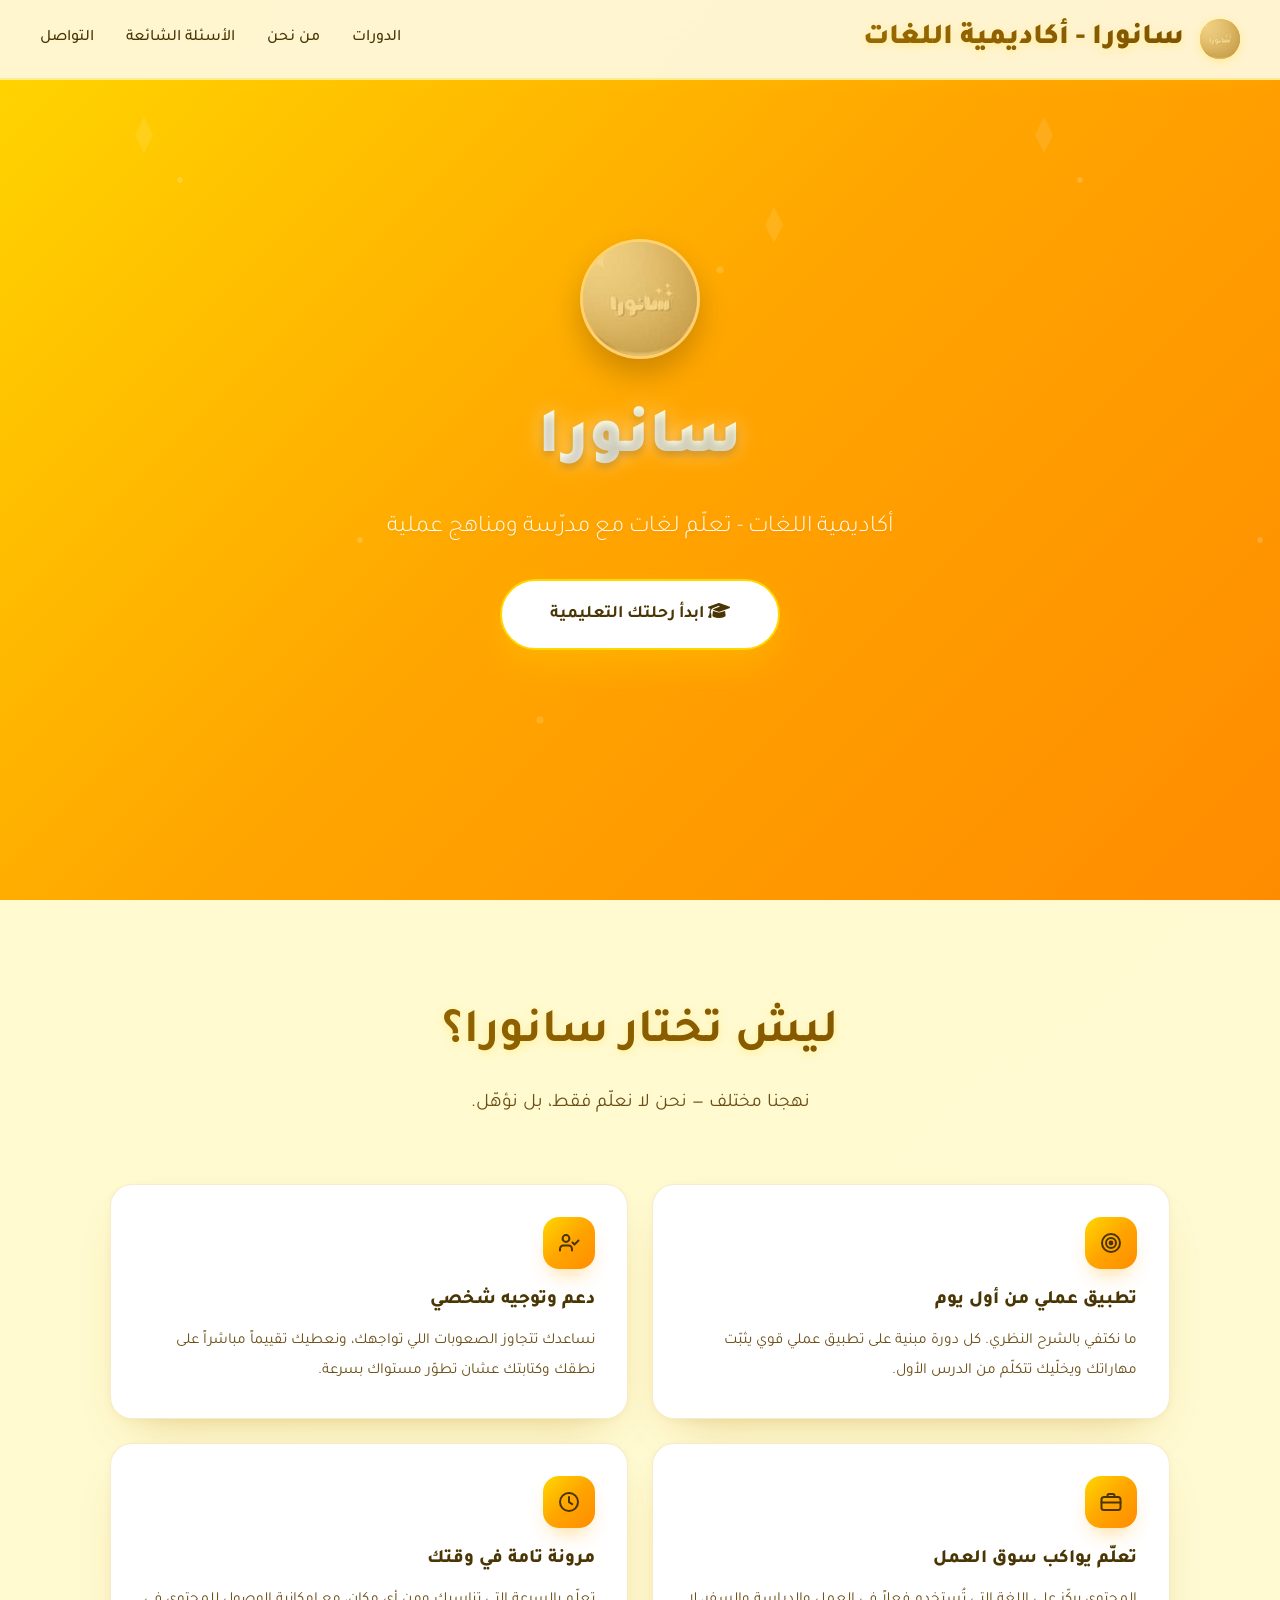
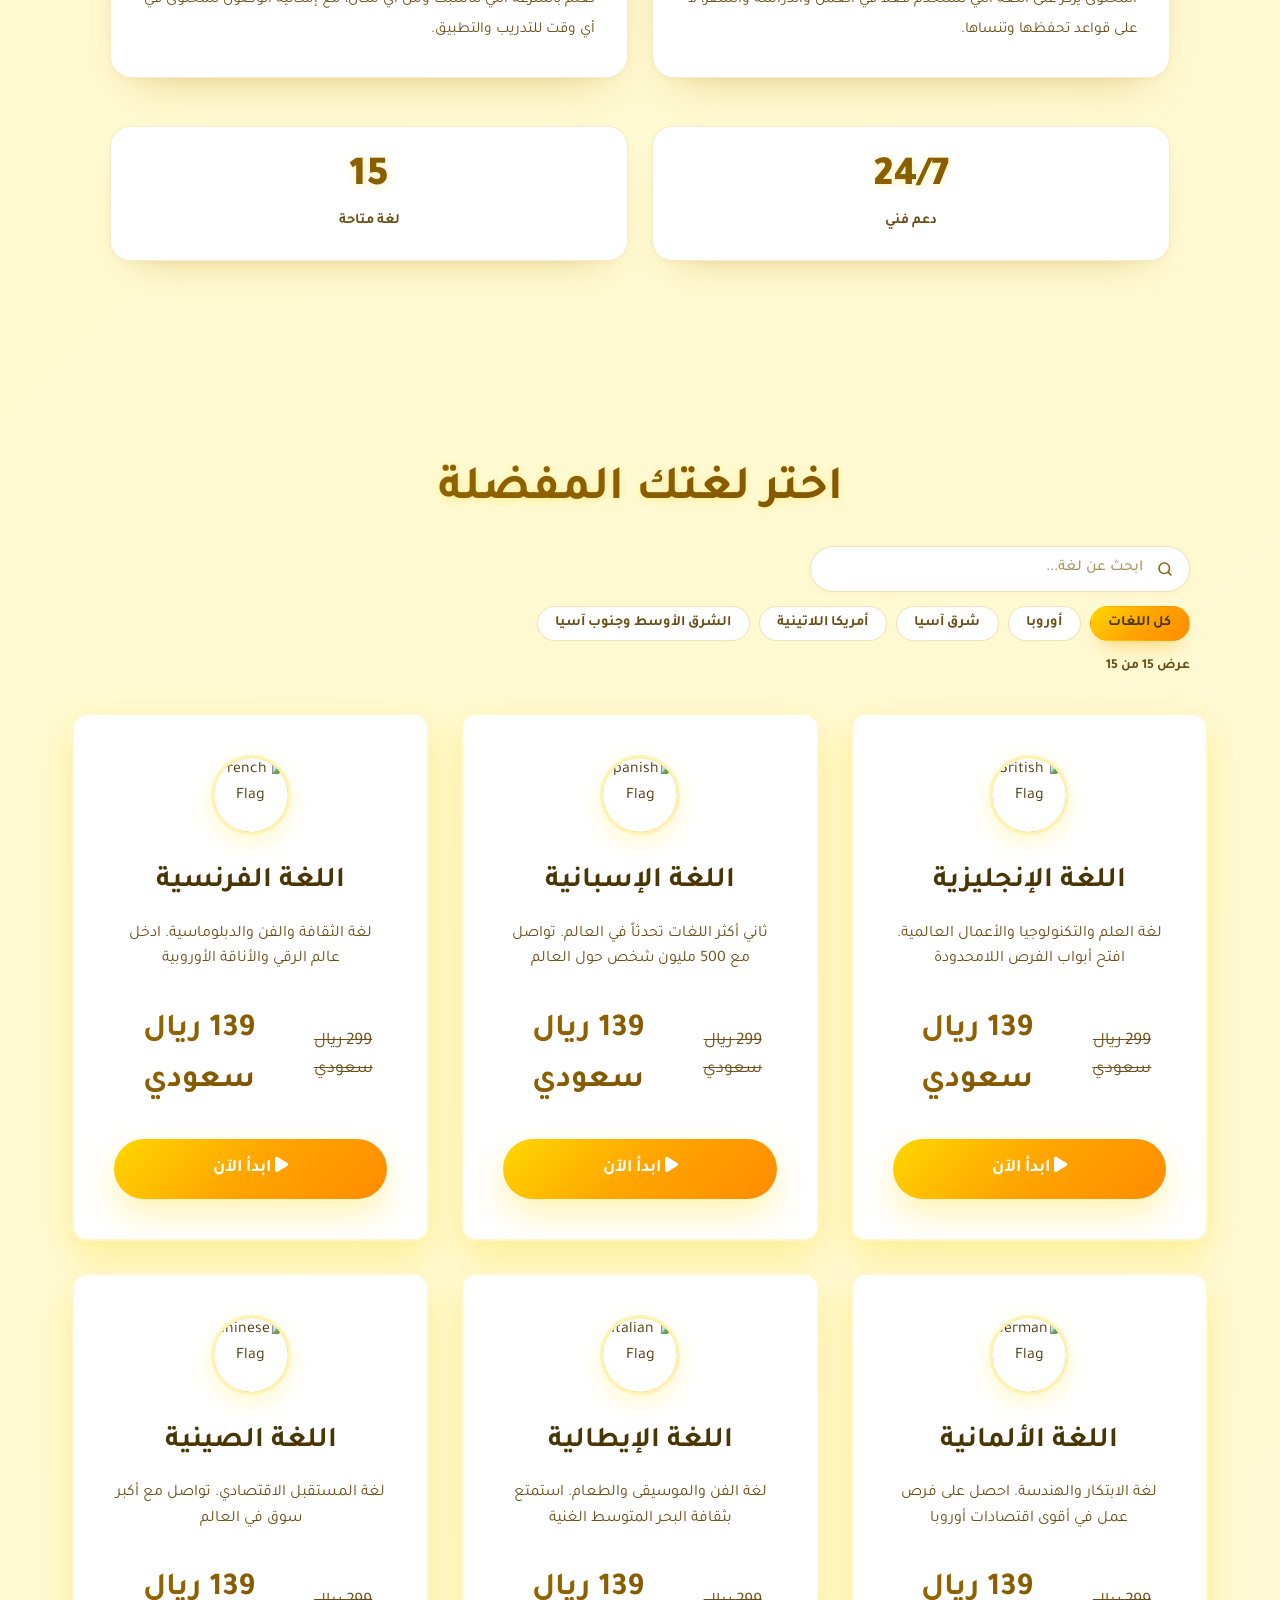
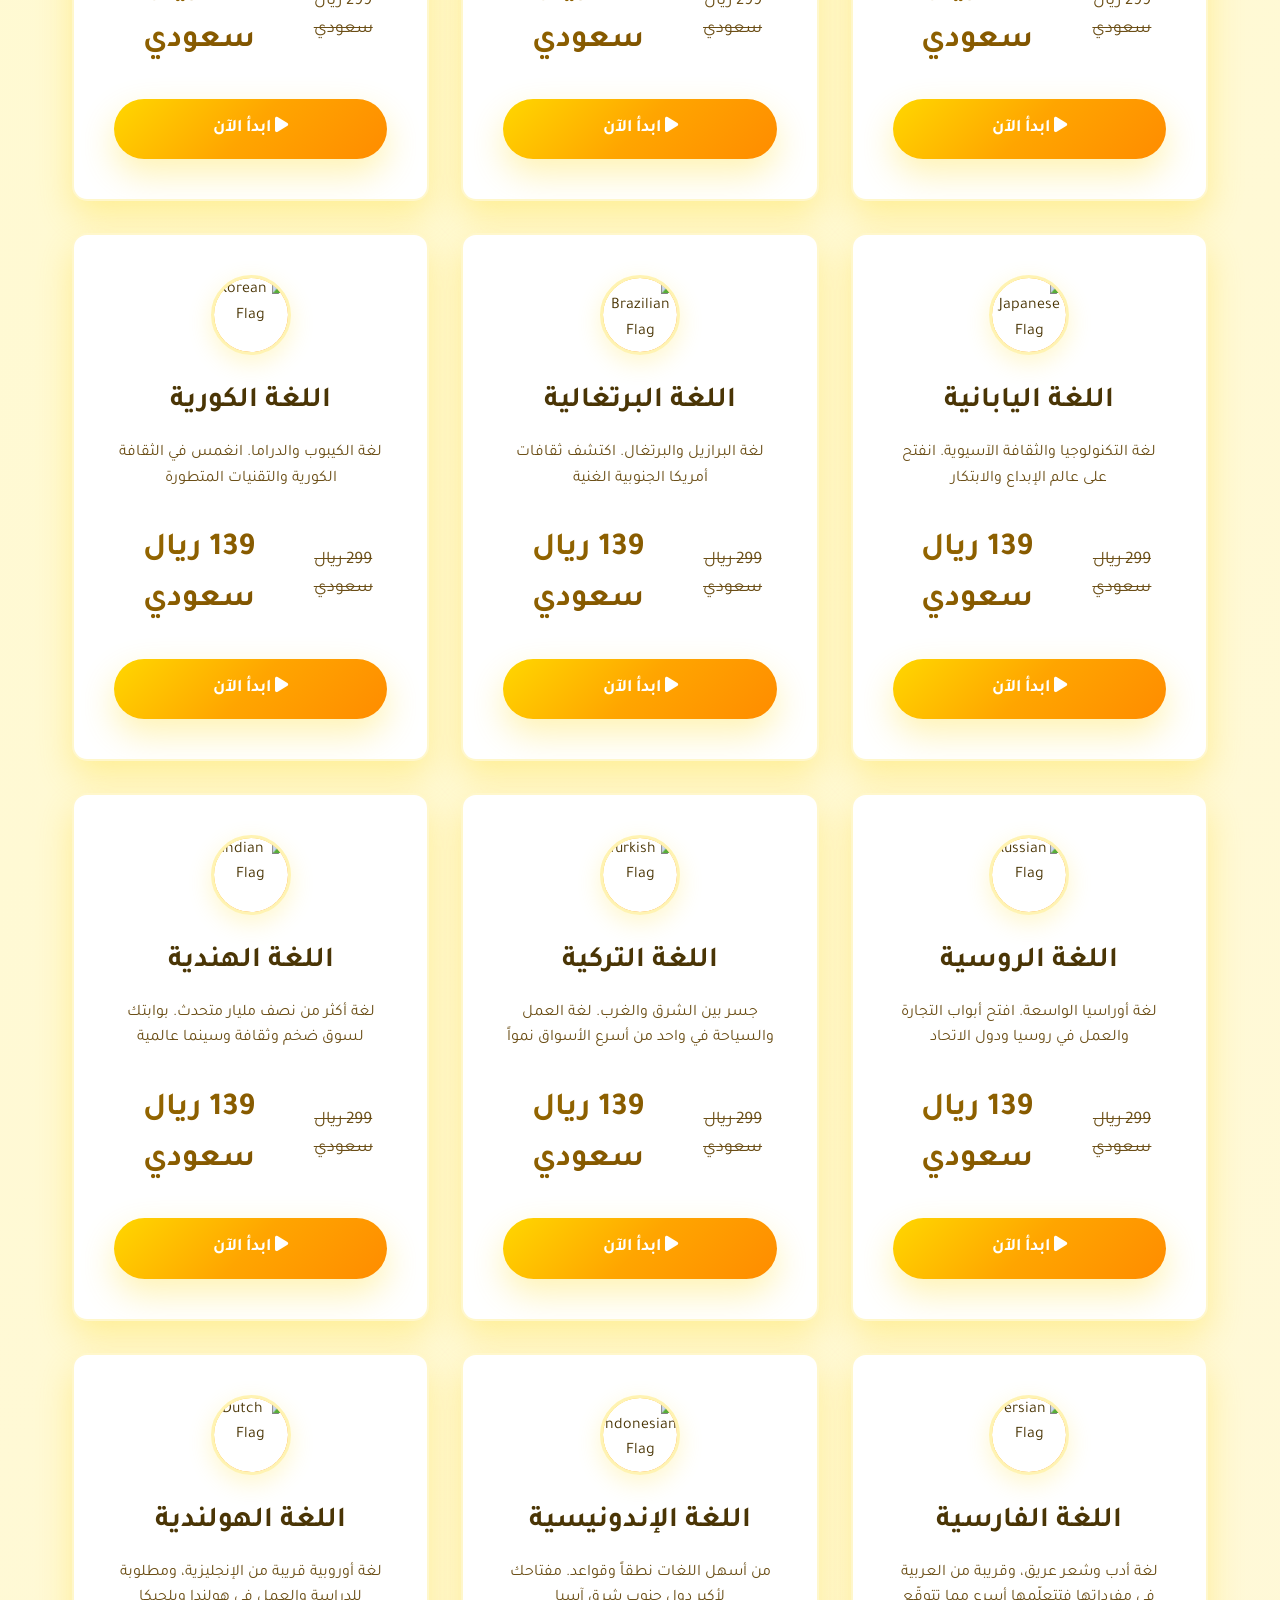
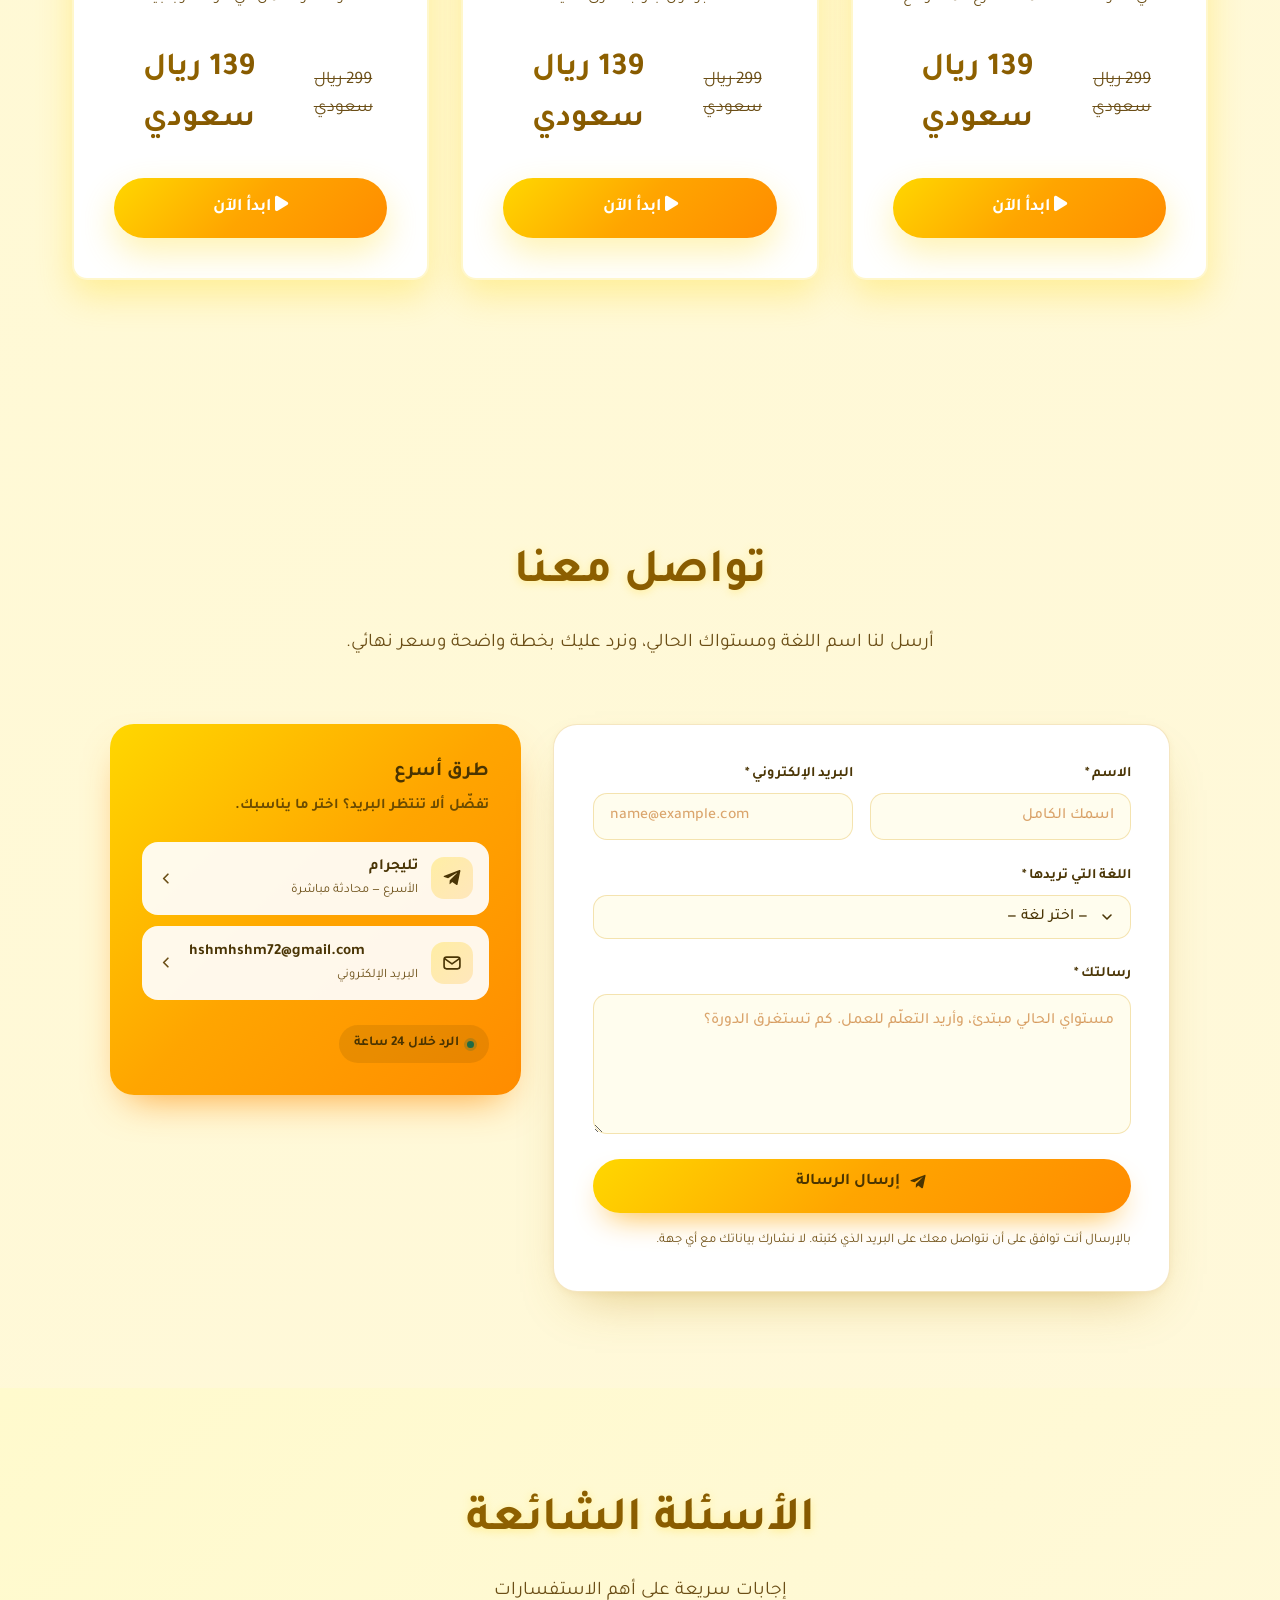
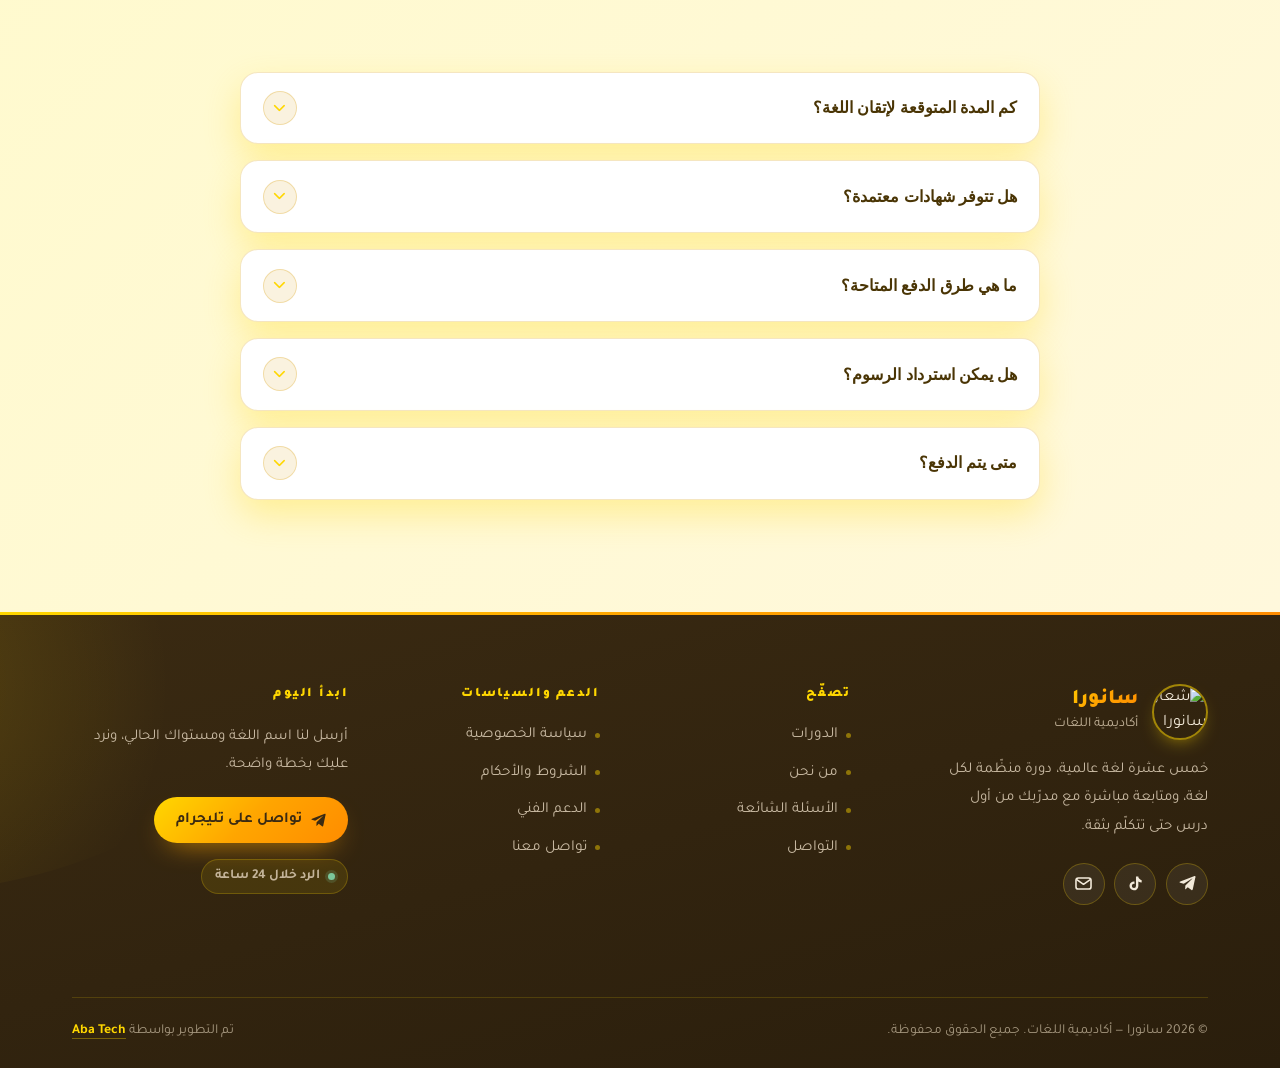
==== commit 743153a4: "Remove subtitle from courses section in index.html" ====
--- a/index.html
+++ b/index.html
@@ -1820,7 +1820,6 @@
 <section id="courses" class="section">
   <div class="container">
     <h2 class="section-title">اختر لغتك المفضلة</h2>
-    <p class="section-subtitle">دورات تفاعلية مصممة بعناية من خبراء تعليم اللغات، مع شهادة إتمام من أكاديمية سانورا</p>
 
 
     <div class="courses-toolbar">
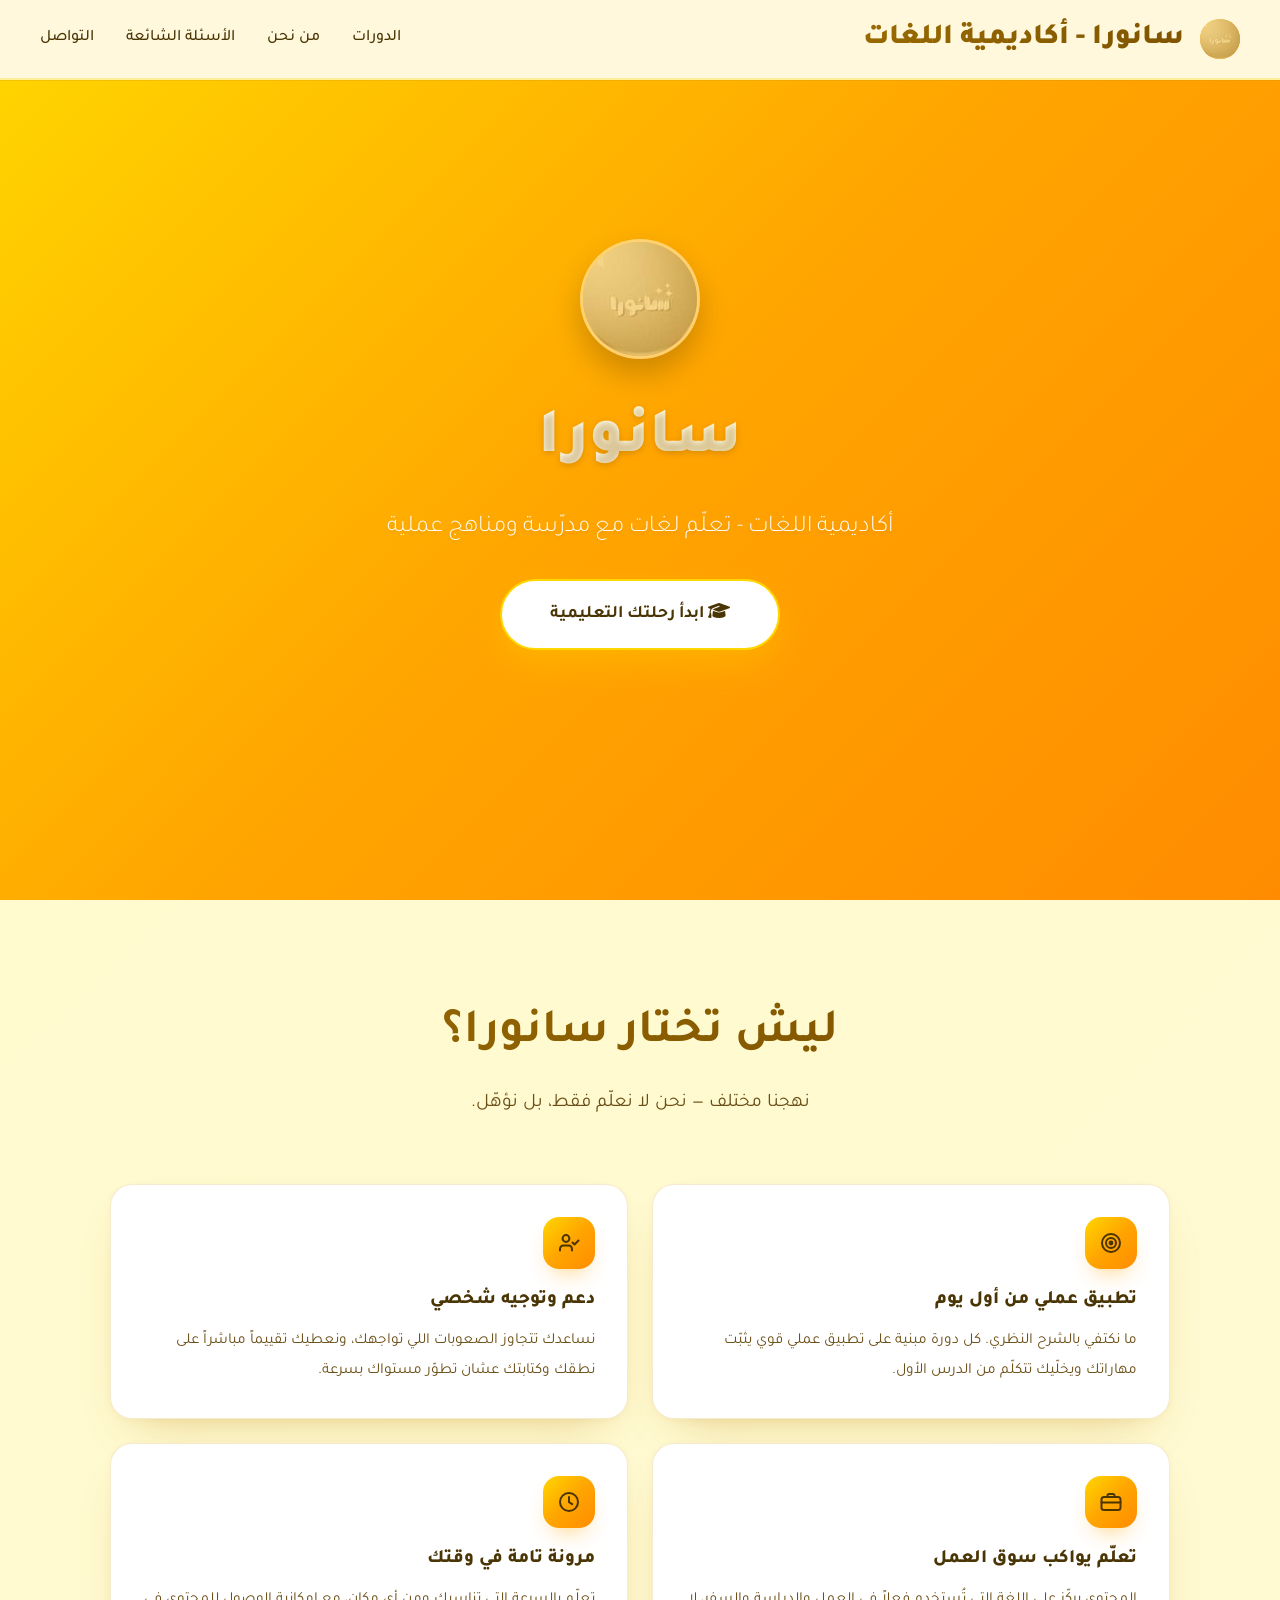
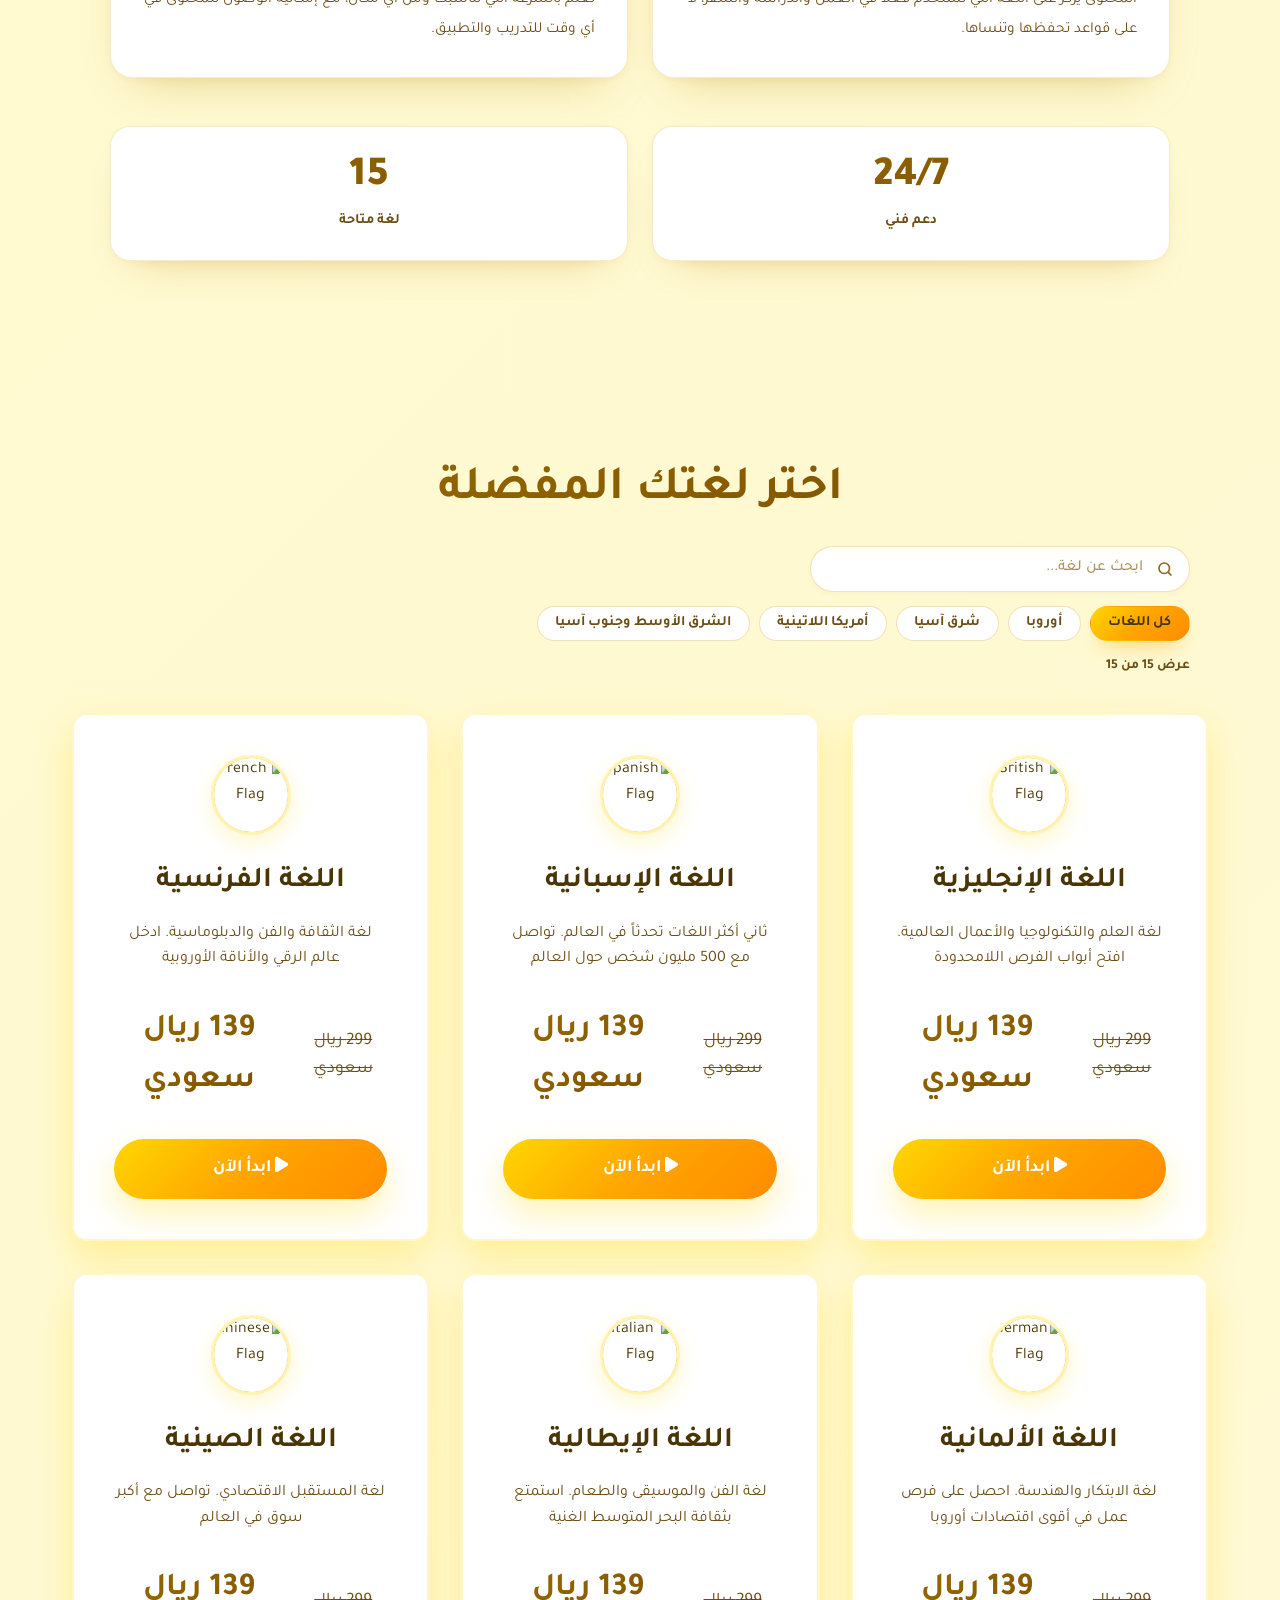
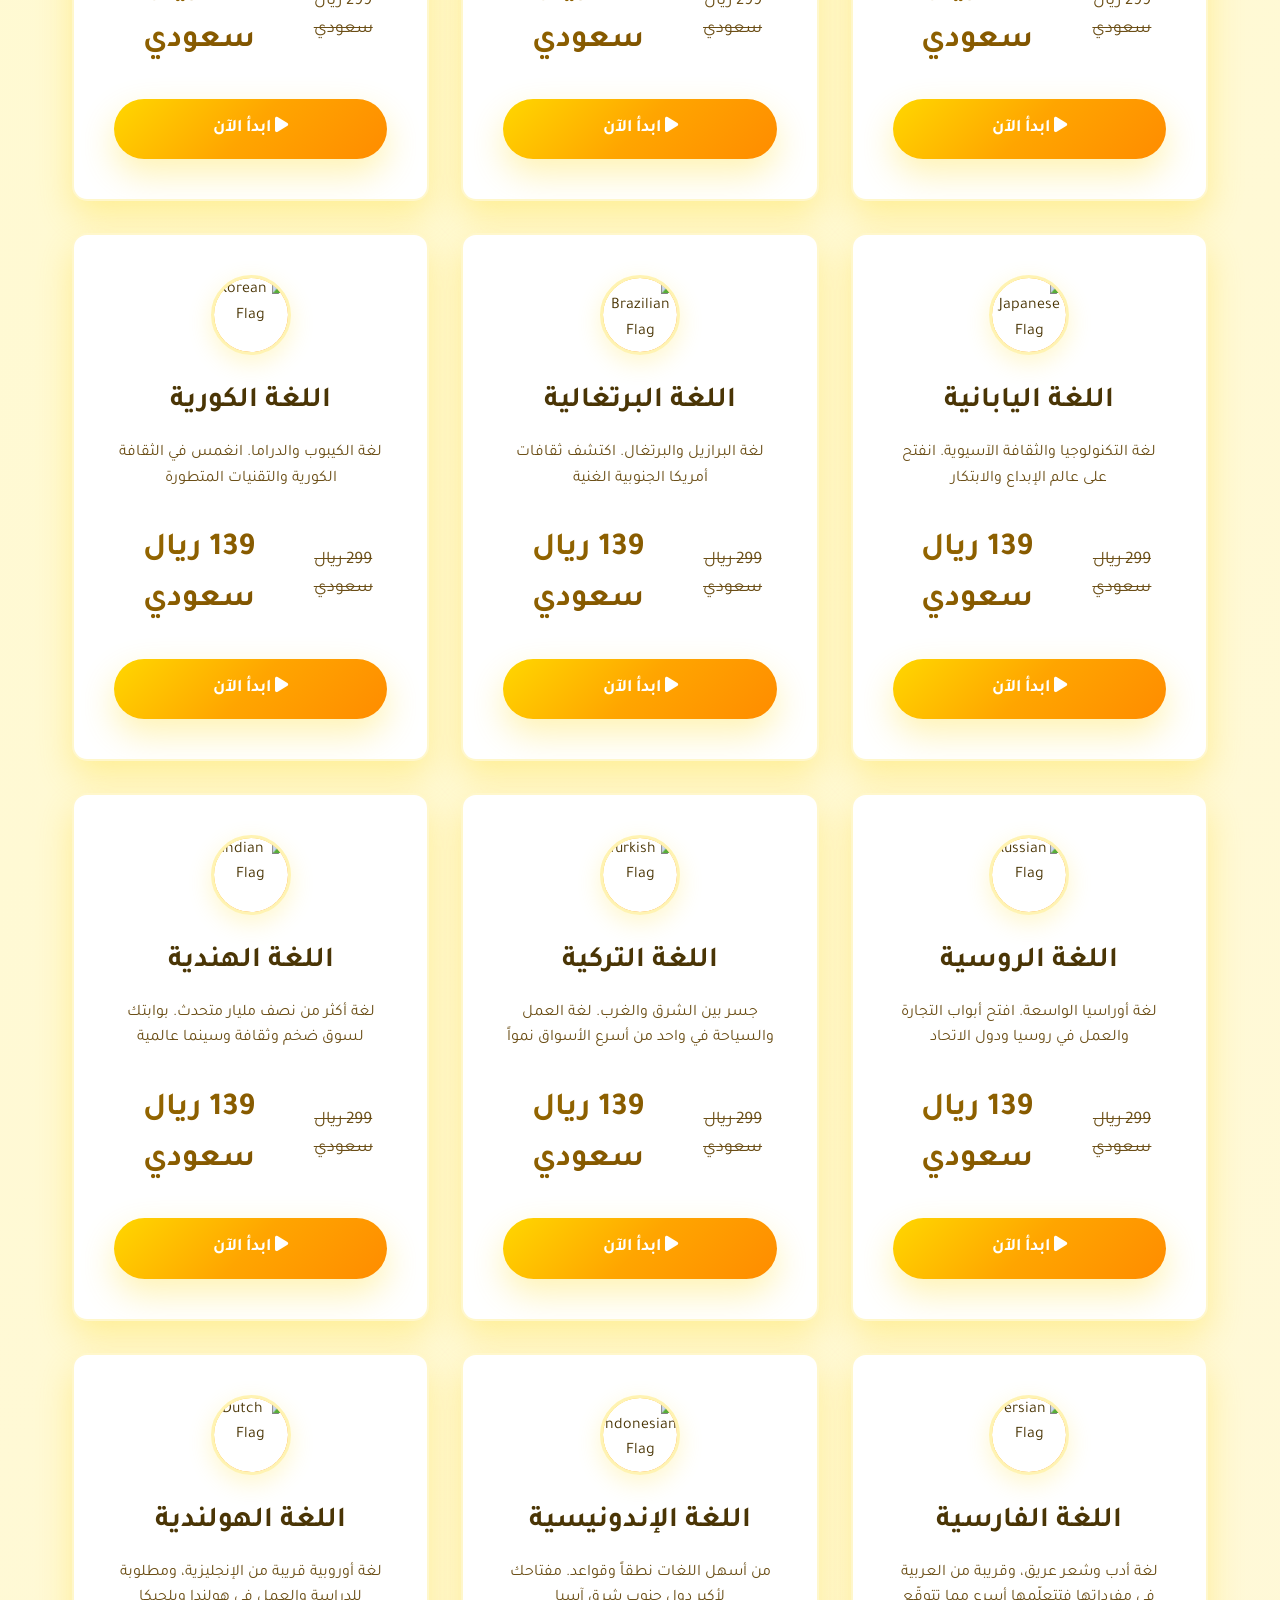
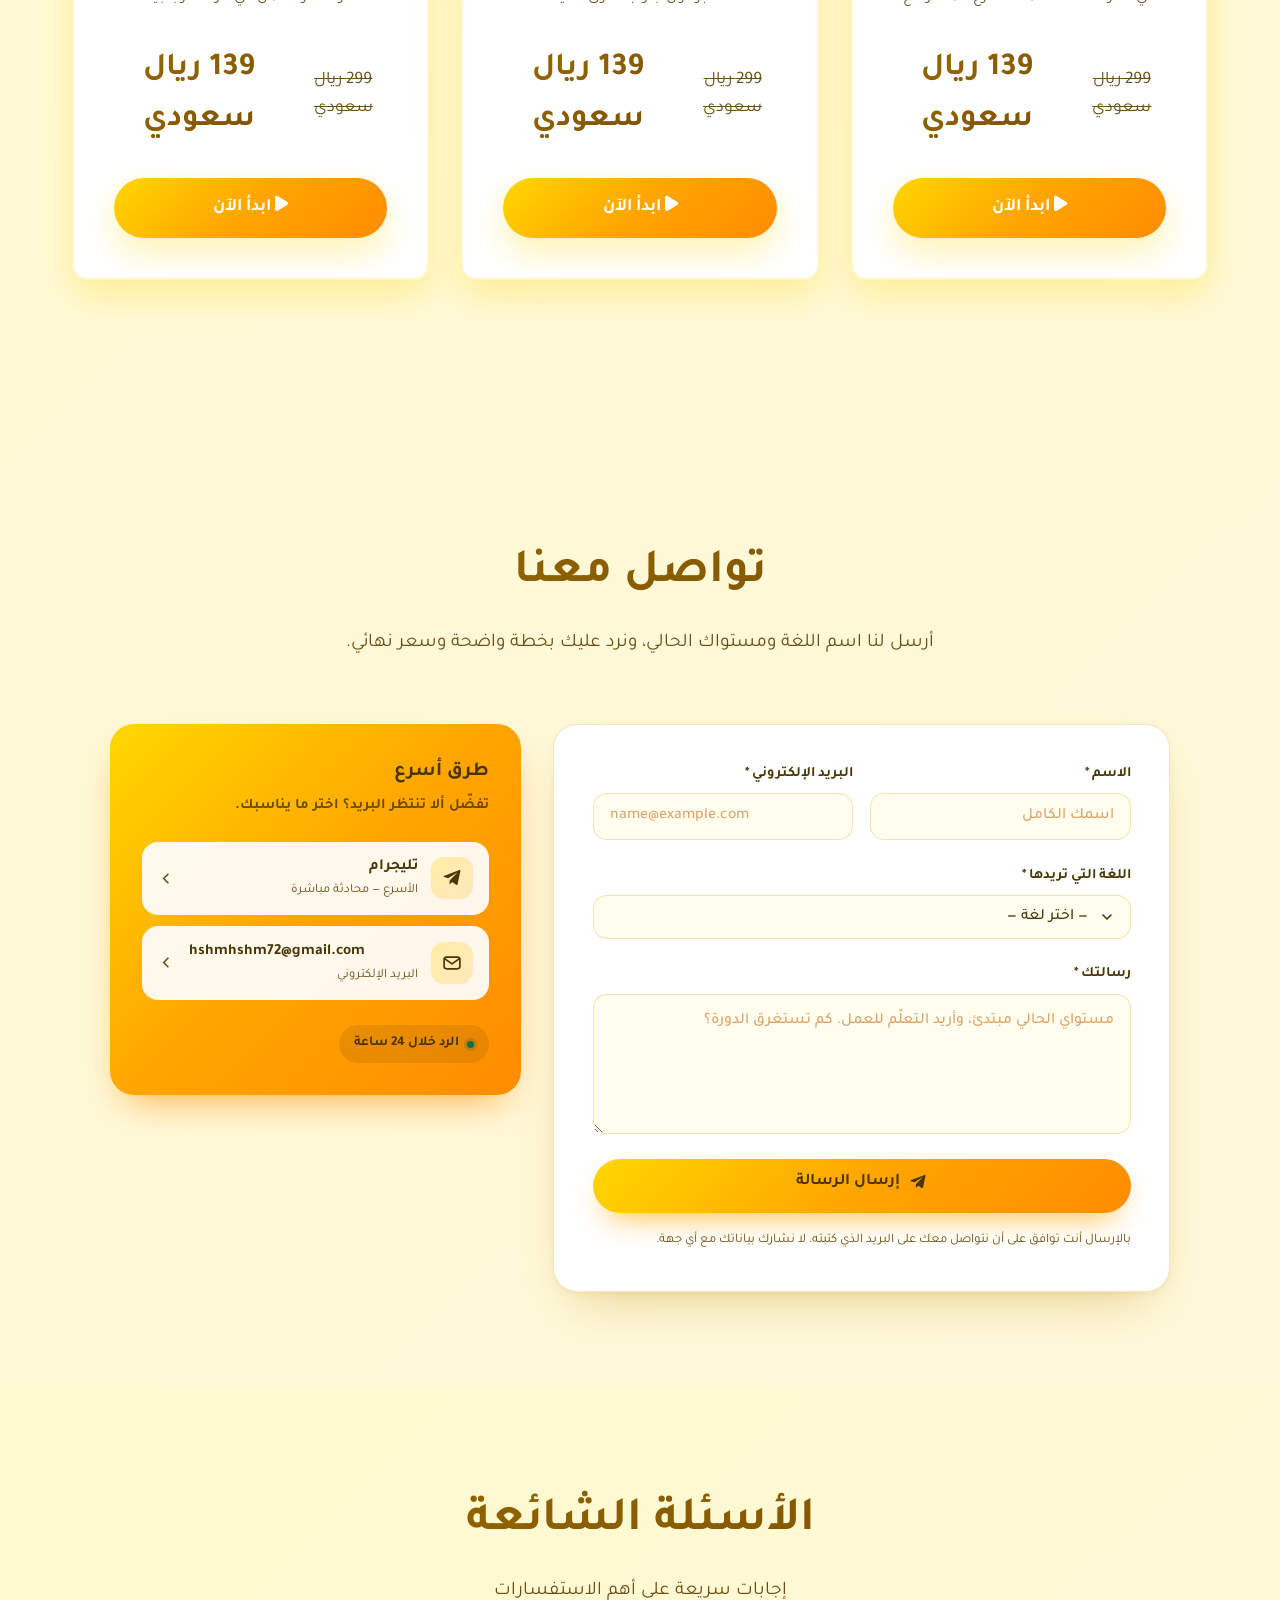
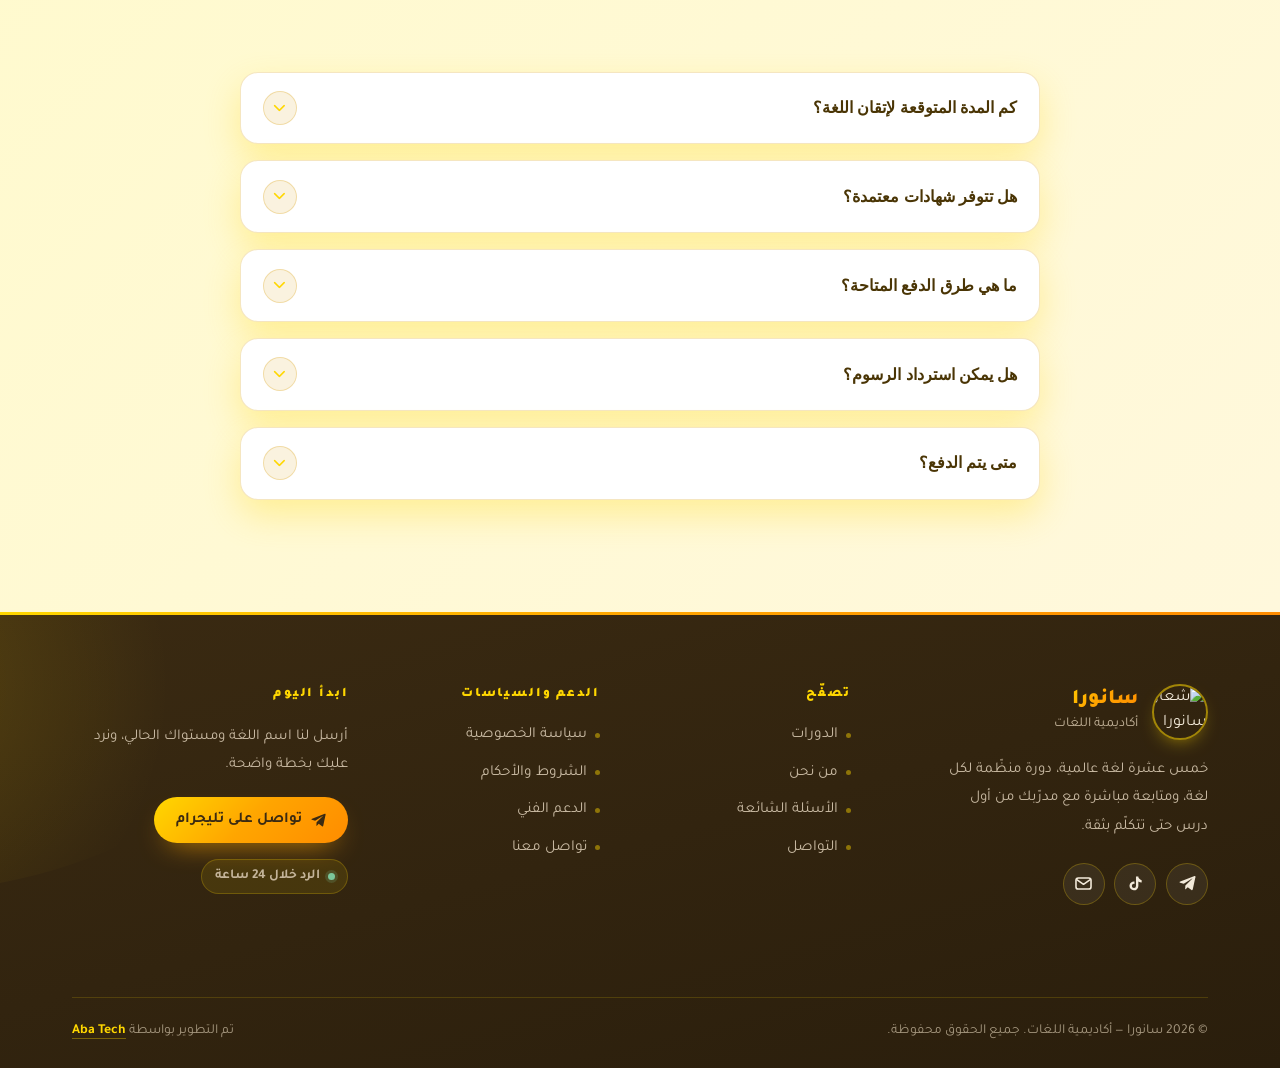
==== commit 252b60c7: "Add lazy loading and async decodiperf: navbar ثابت بلا blur + تحميل كسول للأعلام + Font Awesome غير " ====
--- a/index.html
+++ b/index.html
@@ -32,7 +32,7 @@
 <link rel="preconnect" href="https://fonts.googleapis.com">
 <link rel="preconnect" href="https://fonts.gstatic.com" crossorigin>
 <link href="https://fonts.googleapis.com/css2?family=Tajawal:wght@300;400;500;700;900&display=swap" rel="stylesheet">
-<link href="https://cdnjs.cloudflare.com/ajax/libs/font-awesome/6.4.0/css/all.min.css" rel="stylesheet">
+<link href="https://cdnjs.cloudflare.com/ajax/libs/font-awesome/6.4.0/css/all.min.css" rel="stylesheet" media="print" onload="this.media='all'">
 <style>
   html { background: #FFF8DC; overscroll-behavior-y: none; }
 
@@ -1718,7 +1718,7 @@
   }
 
   </style>
-</head>
+<style id="sn-perf">.navbar{background:#FFF8DC !important;-webkit-backdrop-filter:none !important;backdrop-filter:none !important;transition:box-shadow .2s linear,transform .28s ease !important;transform:translateZ(0);box-shadow:0 1px 0 rgba(184,134,11,.18)}.navbar.is-scrolled{background:#FFF8DC !important;box-shadow:0 4px 14px rgba(184,134,11,.16) !important}.navbar.sn-hide{transform:translate3d(0,-105%,0) !important}.hero-logo,.modal{-webkit-backdrop-filter:none !important;backdrop-filter:none !important}.hero-section::before{animation:none !important;background-image:none !important}.card-flag::before{animation:none !important}.logo,.section-title,.stat-number{filter:none !important}.hero-title{filter:none !important;text-shadow:0 2px 6px rgba(150,95,0,.35)}html{scroll-padding-top:96px}@media (max-width:768px){html{scroll-padding-top:80px}}@media (prefers-reduced-motion:reduce){.navbar{transition:none !important}}</style></head>
 <body>
 
 <!-- Navigation -->
@@ -1844,7 +1844,7 @@
       <!-- English -->
       <div id="english" class="language-card" data-region="europe" data-search="الإنجليزية english انجليزي انجلش">
         <div class="card-flag">
-          <img src="https://flagcdn.com/w160/gb.png" alt="British Flag" />
+          <img src="https://flagcdn.com/w160/gb.png" loading="lazy" decoding="async" alt="British Flag" />
         </div>
         <h3 class="card-title">اللغة الإنجليزية</h3>
         <p class="card-description">لغة العلم والتكنولوجيا والأعمال العالمية. افتح أبواب الفرص اللامحدودة</p>
@@ -1861,7 +1861,7 @@
       <!-- Spanish -->
       <div id="spanish" class="language-card" data-region="latam" data-search="الإسبانية spanish اسباني">
         <div class="card-flag">
-          <img src="https://flagcdn.com/w160/es.png" alt="Spanish Flag" />
+          <img src="https://flagcdn.com/w160/es.png" loading="lazy" decoding="async" alt="Spanish Flag" />
         </div>
         <h3 class="card-title">اللغة الإسبانية</h3>
         <p class="card-description">ثاني أكثر اللغات تحدثاً في العالم. تواصل مع 500 مليون شخص حول العالم</p>
@@ -1878,7 +1878,7 @@
       <!-- French -->
       <div id="french" class="language-card" data-region="europe" data-search="الفرنسية french فرنسي">
         <div class="card-flag">
-          <img src="https://flagcdn.com/w160/fr.png" alt="French Flag" />
+          <img src="https://flagcdn.com/w160/fr.png" loading="lazy" decoding="async" alt="French Flag" />
         </div>
         <h3 class="card-title">اللغة الفرنسية</h3>
         <p class="card-description">لغة الثقافة والفن والدبلوماسية. ادخل عالم الرقي والأناقة الأوروبية</p>
@@ -1895,7 +1895,7 @@
       <!-- German -->
       <div id="german" class="language-card" data-region="europe" data-search="الألمانية german الماني">
         <div class="card-flag">
-          <img src="https://flagcdn.com/w160/de.png" alt="German Flag" />
+          <img src="https://flagcdn.com/w160/de.png" loading="lazy" decoding="async" alt="German Flag" />
         </div>
         <h3 class="card-title">اللغة الألمانية</h3>
         <p class="card-description">لغة الابتكار والهندسة. احصل على فرص عمل في أقوى اقتصادات أوروبا</p>
@@ -1912,7 +1912,7 @@
       <!-- Italian -->
       <div id="italian" class="language-card" data-region="europe" data-search="الإيطالية italian ايطالي">
         <div class="card-flag">
-          <img src="https://flagcdn.com/w160/it.png" alt="Italian Flag" />
+          <img src="https://flagcdn.com/w160/it.png" loading="lazy" decoding="async" alt="Italian Flag" />
         </div>
         <h3 class="card-title">اللغة الإيطالية</h3>
         <p class="card-description">لغة الفن والموسيقى والطعام. استمتع بثقافة البحر المتوسط الغنية</p>
@@ -1929,7 +1929,7 @@
       <!-- Chinese -->
       <div id="chinese" class="language-card" data-region="eastasia" data-search="الصينية chinese mandarin صيني">
         <div class="card-flag">
-          <img src="https://flagcdn.com/w160/cn.png" alt="Chinese Flag" />
+          <img src="https://flagcdn.com/w160/cn.png" loading="lazy" decoding="async" alt="Chinese Flag" />
         </div>
         <h3 class="card-title">اللغة الصينية</h3>
         <p class="card-description">لغة المستقبل الاقتصادي. تواصل مع أكبر سوق في العالم</p>
@@ -1946,7 +1946,7 @@
       <!-- Japanese -->
       <div id="japanese" class="language-card" data-region="eastasia" data-search="اليابانية japanese ياباني">
         <div class="card-flag">
-          <img src="https://flagcdn.com/w160/jp.png" alt="Japanese Flag" />
+          <img src="https://flagcdn.com/w160/jp.png" loading="lazy" decoding="async" alt="Japanese Flag" />
         </div>
         <h3 class="card-title">اللغة اليابانية</h3>
         <p class="card-description">لغة التكنولوجيا والثقافة الآسيوية. انفتح على عالم الإبداع والابتكار</p>
@@ -1963,7 +1963,7 @@
       <!-- Portuguese -->
       <div id="portuguese" class="language-card" data-region="latam" data-search="البرتغالية portuguese برتغالي برازيلي">
         <div class="card-flag">
-          <img src="https://flagcdn.com/w160/br.png" alt="Brazilian Flag" />
+          <img src="https://flagcdn.com/w160/br.png" loading="lazy" decoding="async" alt="Brazilian Flag" />
         </div>
         <h3 class="card-title">اللغة البرتغالية</h3>
         <p class="card-description">لغة البرازيل والبرتغال. اكتشف ثقافات أمريكا الجنوبية الغنية</p>
@@ -1980,7 +1980,7 @@
       <!-- Korean -->
       <div id="korean" class="language-card" data-region="eastasia" data-search="الكورية korean كوري">
         <div class="card-flag">
-          <img src="https://flagcdn.com/w160/kr.png" alt="Korean Flag" />
+          <img src="https://flagcdn.com/w160/kr.png" loading="lazy" decoding="async" alt="Korean Flag" />
         </div>
         <h3 class="card-title">اللغة الكورية</h3>
         <p class="card-description">لغة الكيبوب والدراما. انغمس في الثقافة الكورية والتقنيات المتطورة</p>
@@ -1997,7 +1997,7 @@
       <!-- Russian -->
       <div id="russian" class="language-card" data-region="europe" data-search="الروسية russian روسي">
         <div class="card-flag">
-          <img src="https://flagcdn.com/w160/ru.png" alt="Russian Flag" />
+          <img src="https://flagcdn.com/w160/ru.png" loading="lazy" decoding="async" alt="Russian Flag" />
         </div>
         <h3 class="card-title">اللغة الروسية</h3>
         <p class="card-description">لغة أوراسيا الواسعة. افتح أبواب التجارة والعمل في روسيا ودول الاتحاد</p>
@@ -2014,7 +2014,7 @@
       <!-- Turkish -->
       <div id="turkish" class="language-card" data-region="mena" data-search="التركية turkish تركي">
         <div class="card-flag">
-          <img src="https://flagcdn.com/w160/tr.png" alt="Turkish Flag" />
+          <img src="https://flagcdn.com/w160/tr.png" loading="lazy" decoding="async" alt="Turkish Flag" />
         </div>
         <h3 class="card-title">اللغة التركية</h3>
         <p class="card-description">جسر بين الشرق والغرب. لغة العمل والسياحة في واحد من أسرع الأسواق نمواً</p>
@@ -2031,7 +2031,7 @@
       <!-- Hindi -->
       <div id="hindi" class="language-card" data-region="mena" data-search="الهندية hindi هندي">
         <div class="card-flag">
-          <img src="https://flagcdn.com/w160/in.png" alt="Indian Flag" />
+          <img src="https://flagcdn.com/w160/in.png" loading="lazy" decoding="async" alt="Indian Flag" />
         </div>
         <h3 class="card-title">اللغة الهندية</h3>
         <p class="card-description">لغة أكثر من نصف مليار متحدث. بوابتك لسوق ضخم وثقافة وسينما عالمية</p>
@@ -2048,7 +2048,7 @@
       <!-- Persian -->
       <div id="persian" class="language-card" data-region="mena" data-search="الفارسية persian farsi فارسي ايراني">
         <div class="card-flag">
-          <img src="https://flagcdn.com/w160/ir.png" alt="Persian Flag" />
+          <img src="https://flagcdn.com/w160/ir.png" loading="lazy" decoding="async" alt="Persian Flag" />
         </div>
         <h3 class="card-title">اللغة الفارسية</h3>
         <p class="card-description">لغة أدب وشعر عريق، وقريبة من العربية في مفرداتها فتتعلّمها أسرع مما تتوقّع</p>
@@ -2065,7 +2065,7 @@
       <!-- Indonesian -->
       <div id="indonesian" class="language-card" data-region="eastasia" data-search="الإندونيسية indonesian اندونيسي">
         <div class="card-flag">
-          <img src="https://flagcdn.com/w160/id.png" alt="Indonesian Flag" />
+          <img src="https://flagcdn.com/w160/id.png" loading="lazy" decoding="async" alt="Indonesian Flag" />
         </div>
         <h3 class="card-title">اللغة الإندونيسية</h3>
         <p class="card-description">من أسهل اللغات نطقاً وقواعد. مفتاحك لأكبر دول جنوب شرق آسيا</p>
@@ -2082,7 +2082,7 @@
       <!-- Dutch -->
       <div id="dutch" class="language-card" data-region="europe" data-search="الهولندية dutch هولندي">
         <div class="card-flag">
-          <img src="https://flagcdn.com/w160/nl.png" alt="Dutch Flag" />
+          <img src="https://flagcdn.com/w160/nl.png" loading="lazy" decoding="async" alt="Dutch Flag" />
         </div>
         <h3 class="card-title">اللغة الهولندية</h3>
         <p class="card-description">لغة أوروبية قريبة من الإنجليزية، ومطلوبة للدراسة والعمل في هولندا وبلجيكا</p>
@@ -2593,5 +2593,5 @@
   apply();
 })();
 </script>
-</body>
+<script>(function(){var n=null,t=0,last=0;function u(){t=0;if(!n)return;var y=window.pageYOffset||document.documentElement.scrollTop||0;var open=n.classList.contains('sn-open')||document.body.style.overflow==='hidden';if(y>8){n.classList.add('is-scrolled')}else{n.classList.remove('is-scrolled')}if(!open&&y>200&&y>last+6){n.classList.add('sn-hide')}else if(open||y<last-6||y<=200){n.classList.remove('sn-hide')}last=y}function s(){if(!t){t=requestAnimationFrame(u)}}document.addEventListener('DOMContentLoaded',function(){n=document.querySelector('.navbar');if(!n)return;last=window.pageYOffset||0;window.addEventListener('scroll',s,{passive:true});document.addEventListener('click',function(e){var a=e.target&&e.target.closest?e.target.closest('a[href^="#"]'):null;if(a){n.classList.remove('sn-hide')}},true);u()})})();</script></body>
   </html>
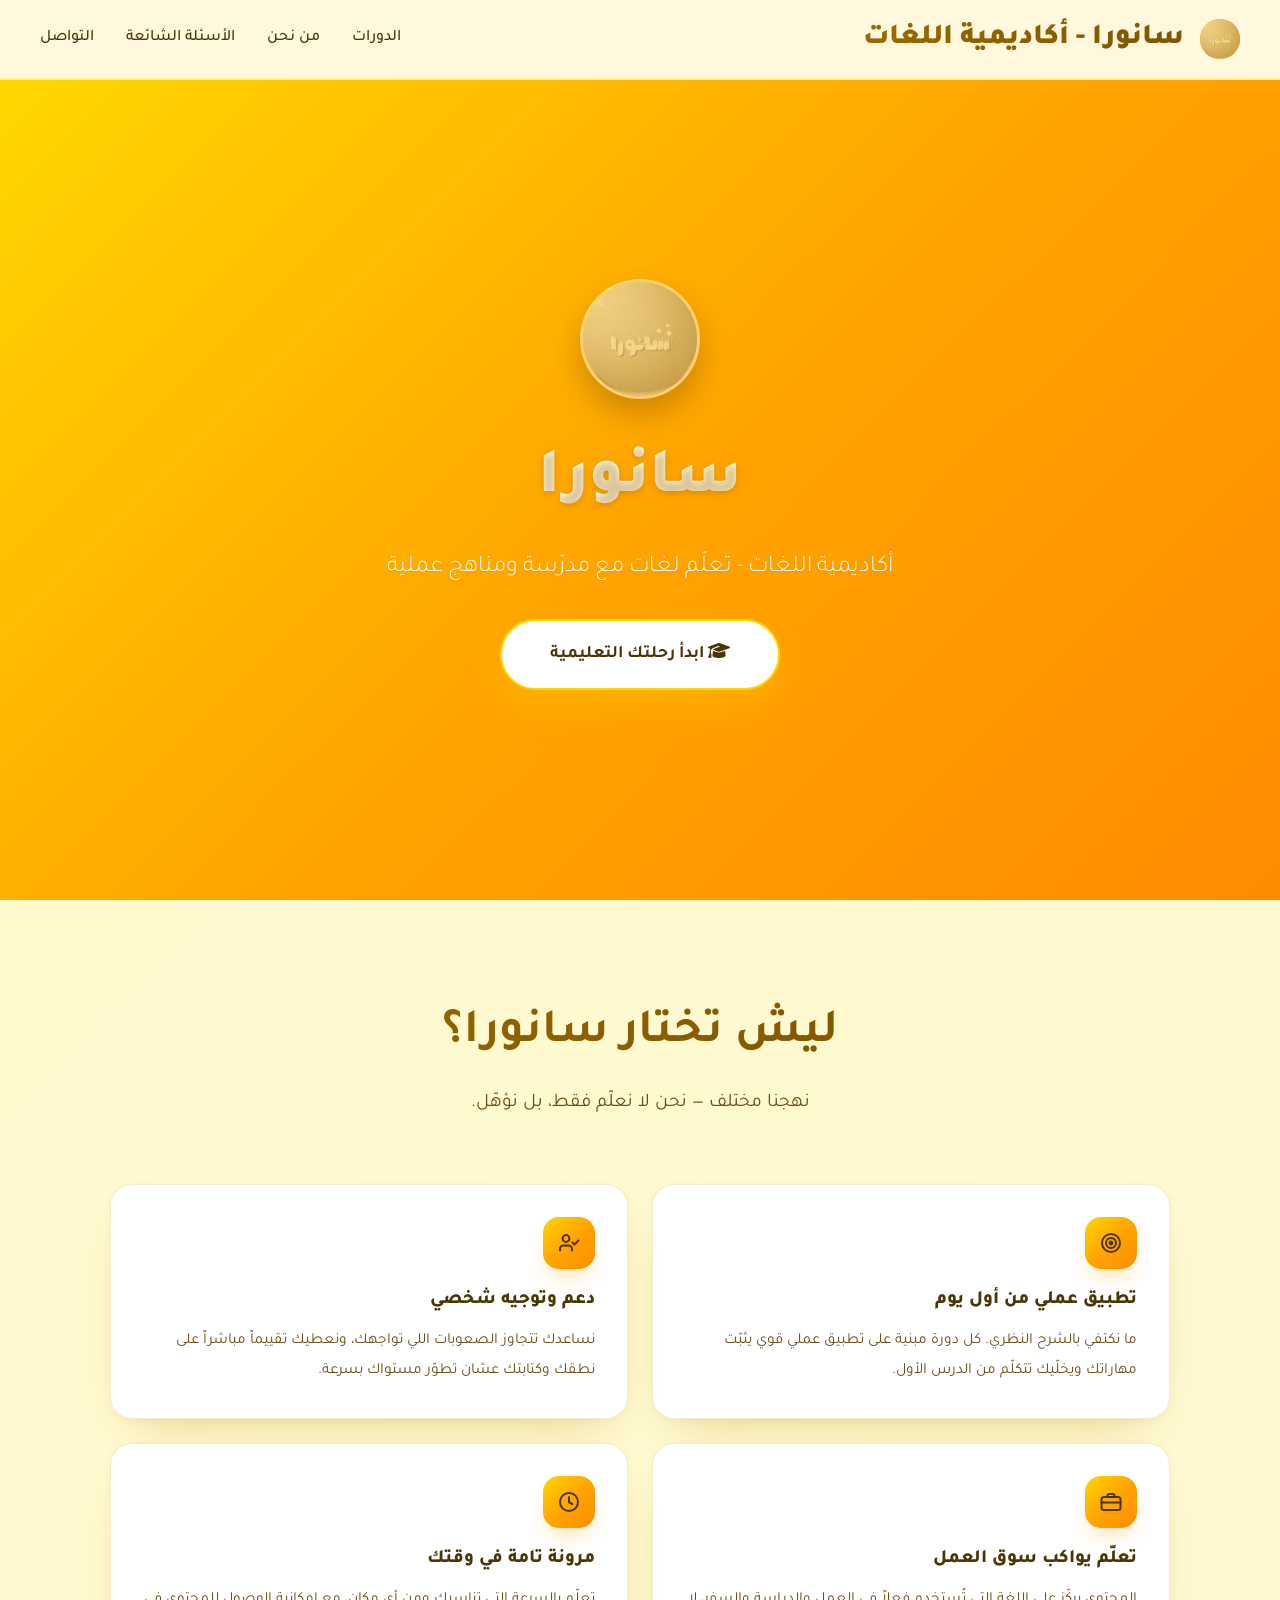
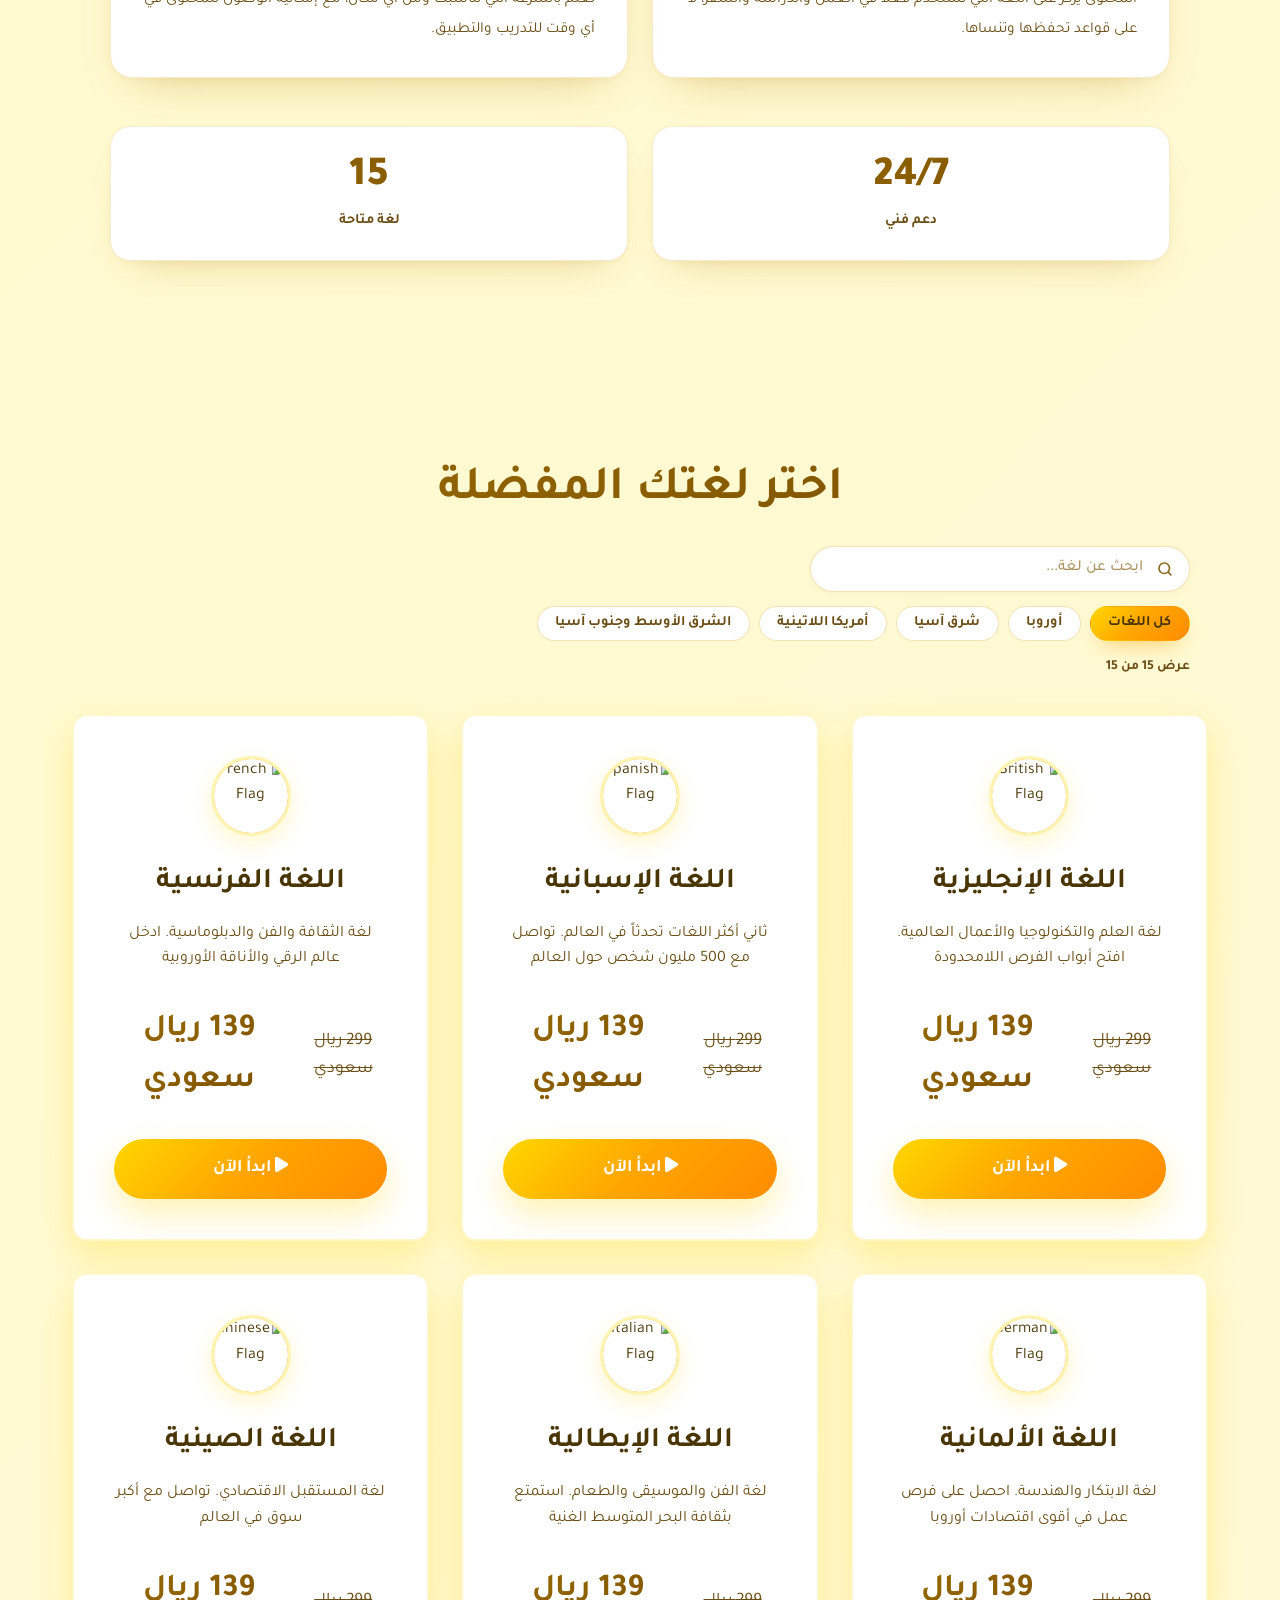
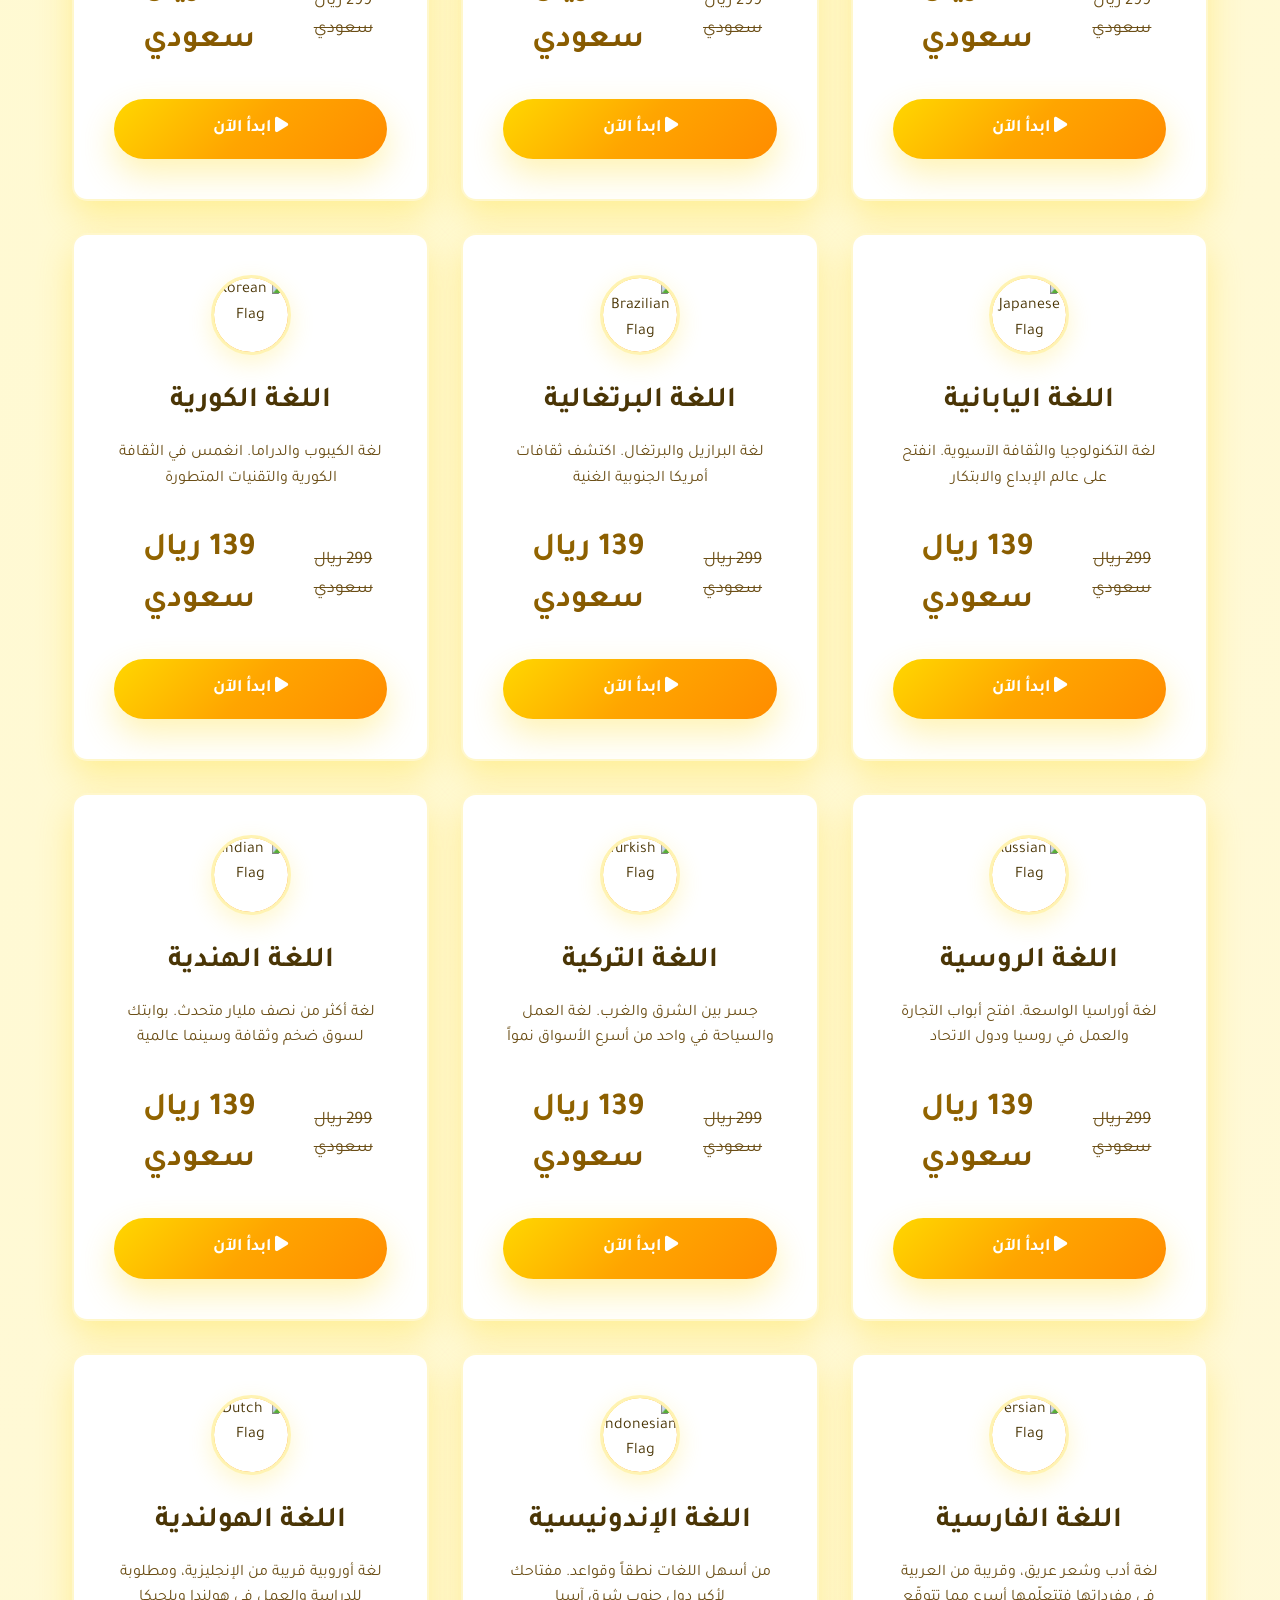
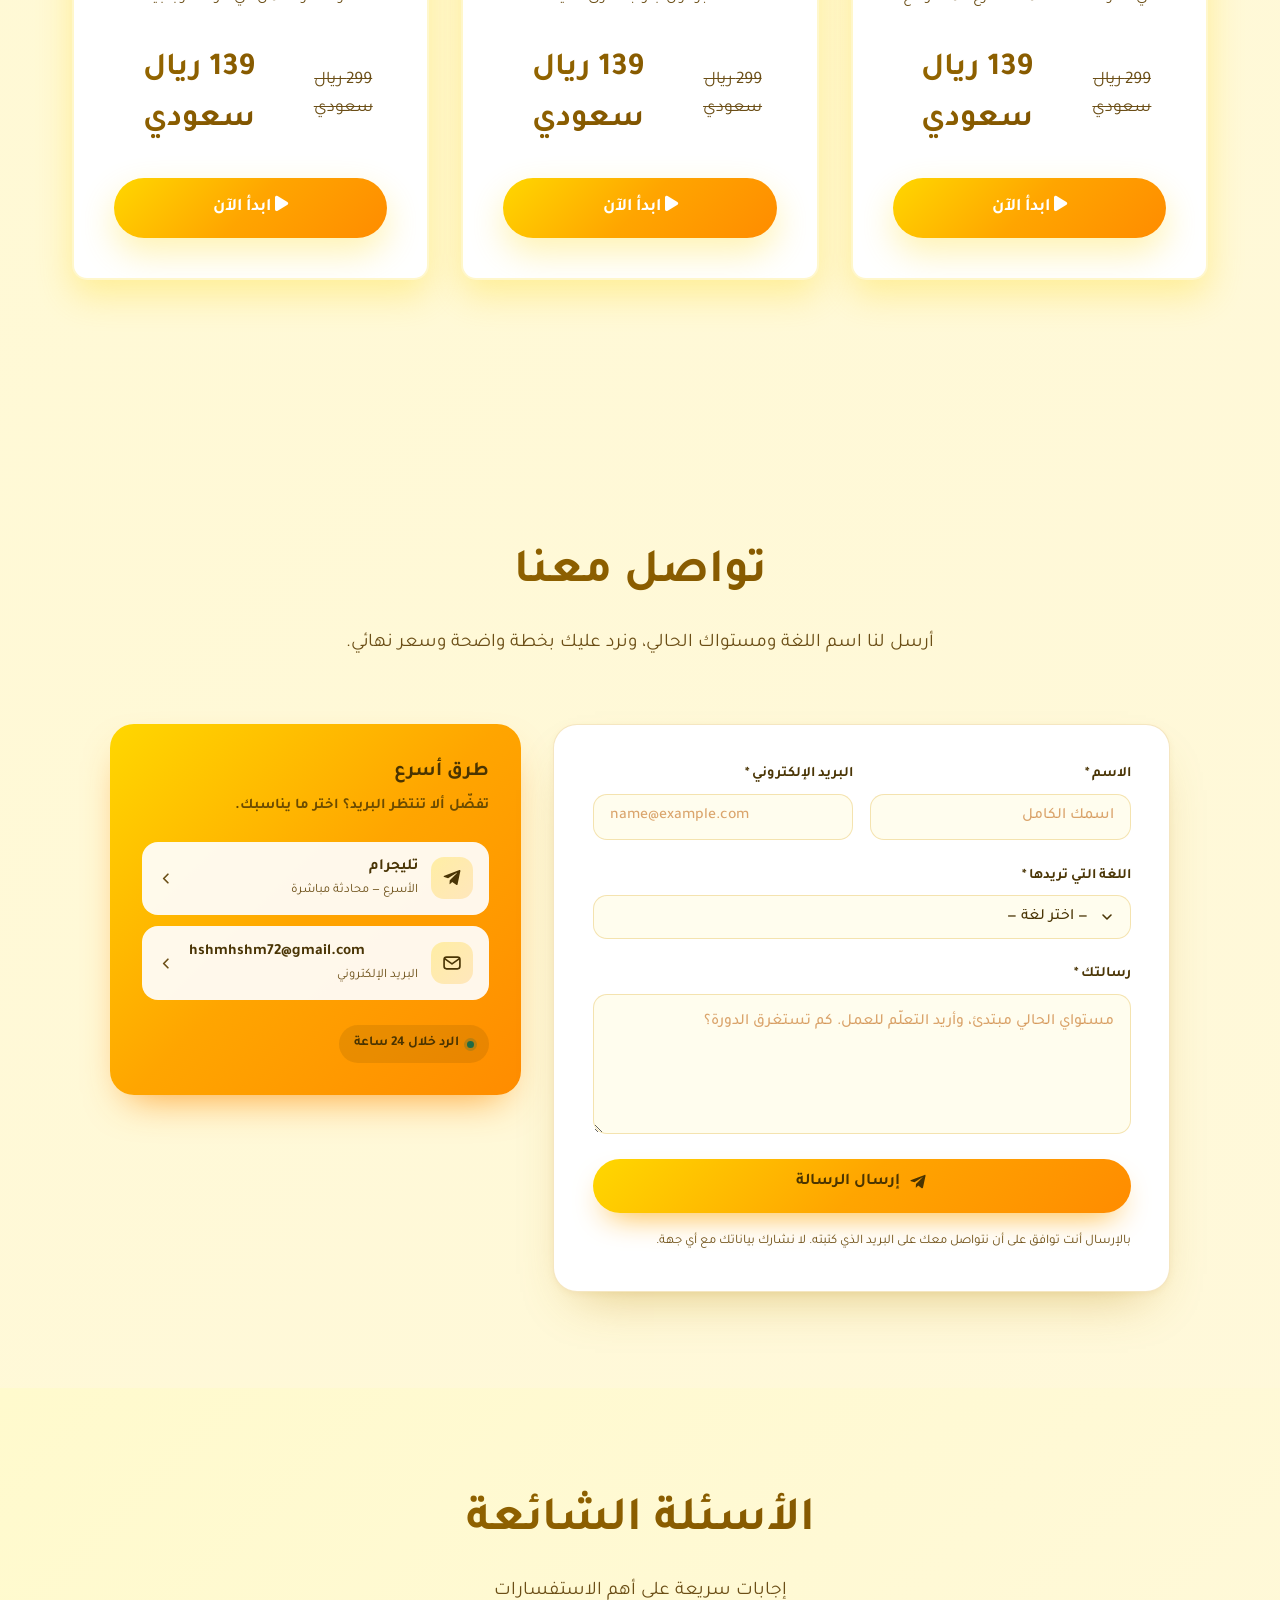
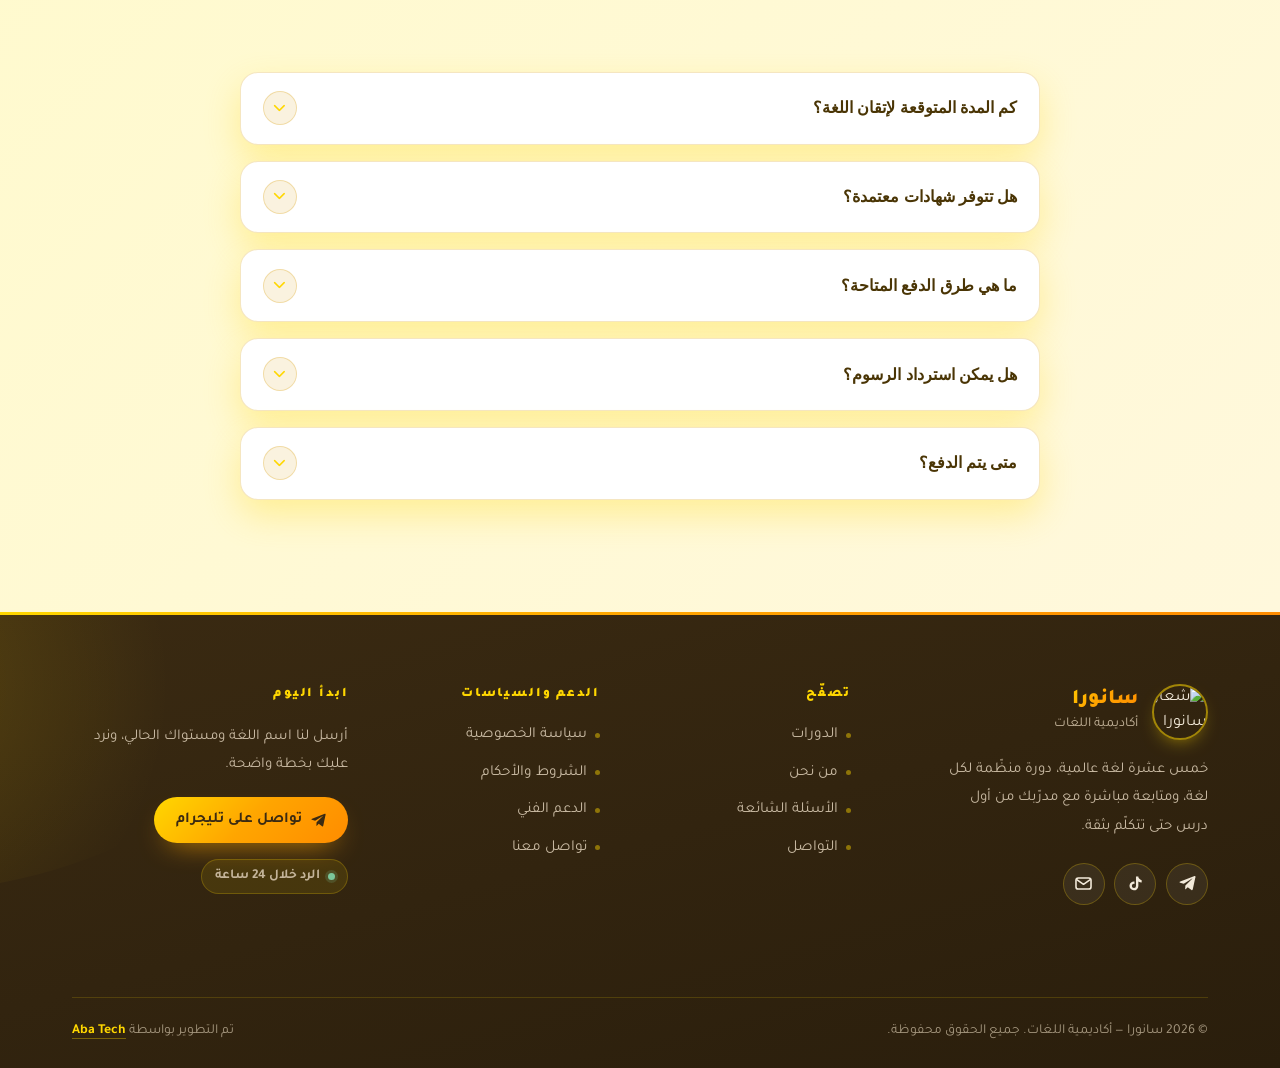
==== commit 5503400e: "style: navbar ثابت أعلى الصفحة (position:static) بدل التثبيت المتحرك" ====
--- a/index.html
+++ b/index.html
@@ -1718,7 +1718,7 @@
   }
 
   </style>
-<style id="sn-perf">.navbar{background:#FFF8DC !important;-webkit-backdrop-filter:none !important;backdrop-filter:none !important;transition:box-shadow .2s linear,transform .28s ease !important;transform:translateZ(0);box-shadow:0 1px 0 rgba(184,134,11,.18)}.navbar.is-scrolled{background:#FFF8DC !important;box-shadow:0 4px 14px rgba(184,134,11,.16) !important}.navbar.sn-hide{transform:translate3d(0,-105%,0) !important}.hero-logo,.modal{-webkit-backdrop-filter:none !important;backdrop-filter:none !important}.hero-section::before{animation:none !important;background-image:none !important}.card-flag::before{animation:none !important}.logo,.section-title,.stat-number{filter:none !important}.hero-title{filter:none !important;text-shadow:0 2px 6px rgba(150,95,0,.35)}html{scroll-padding-top:96px}@media (max-width:768px){html{scroll-padding-top:80px}}@media (prefers-reduced-motion:reduce){.navbar{transition:none !important}}</style></head>
+<style id="sn-perf">.navbar{position:static !important;transform:none !important;background:#FFF8DC !important;-webkit-backdrop-filter:none !important;backdrop-filter:none !important;transition:box-shadow .2s linear,transform .28s ease !important;transform:translateZ(0);box-shadow:0 1px 0 rgba(184,134,11,.18)}.navbar.is-scrolled{background:#FFF8DC !important;box-shadow:0 4px 14px rgba(184,134,11,.16) !important}.hero-section{min-height:calc(100vh - 80px) !important}.hero-logo,.modal{-webkit-backdrop-filter:none !important;backdrop-filter:none !important}.hero-section::before{animation:none !important;background-image:none !important}.card-flag::before{animation:none !important}.logo,.section-title,.stat-number{filter:none !important}.hero-title{filter:none !important;text-shadow:0 2px 6px rgba(150,95,0,.35)}html{scroll-padding-top:0}@media (prefers-reduced-motion:reduce){.navbar{transition:none !important}}</style></head>
 <body>
 
 <!-- Navigation -->
